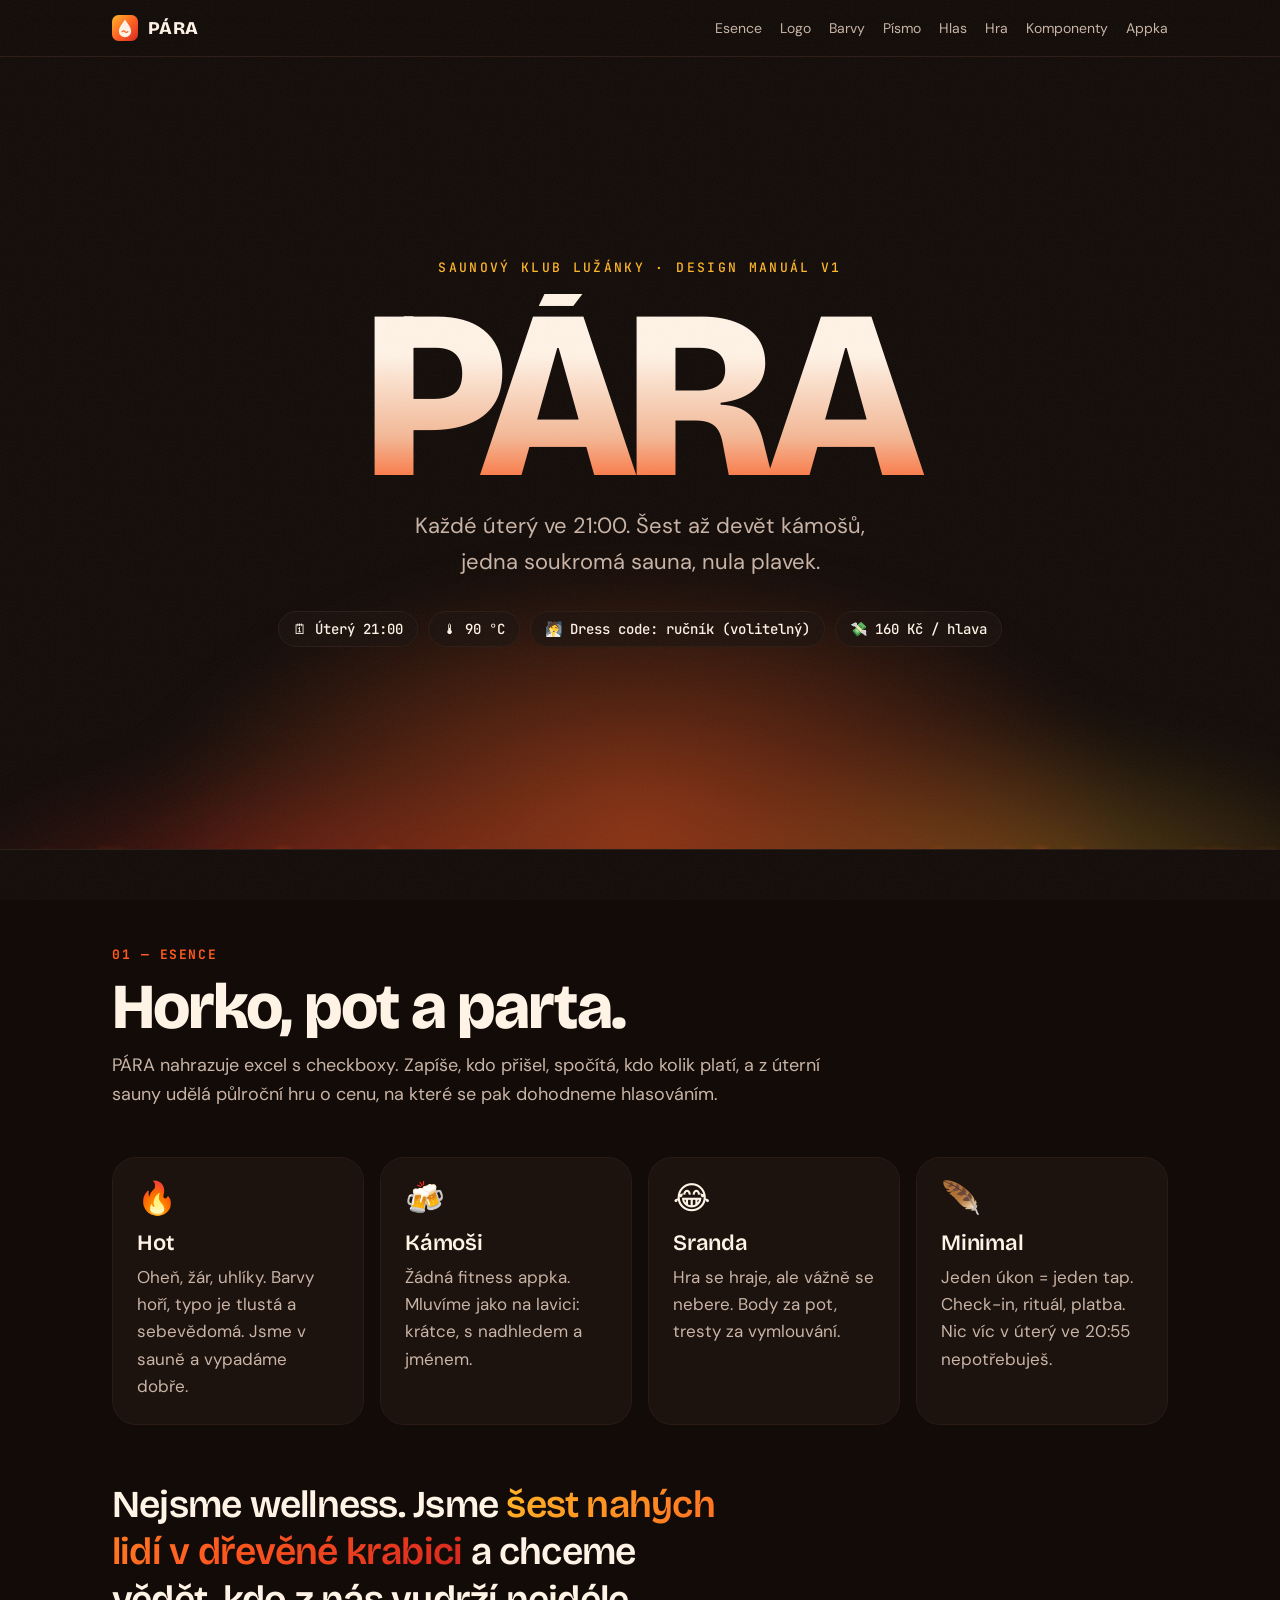
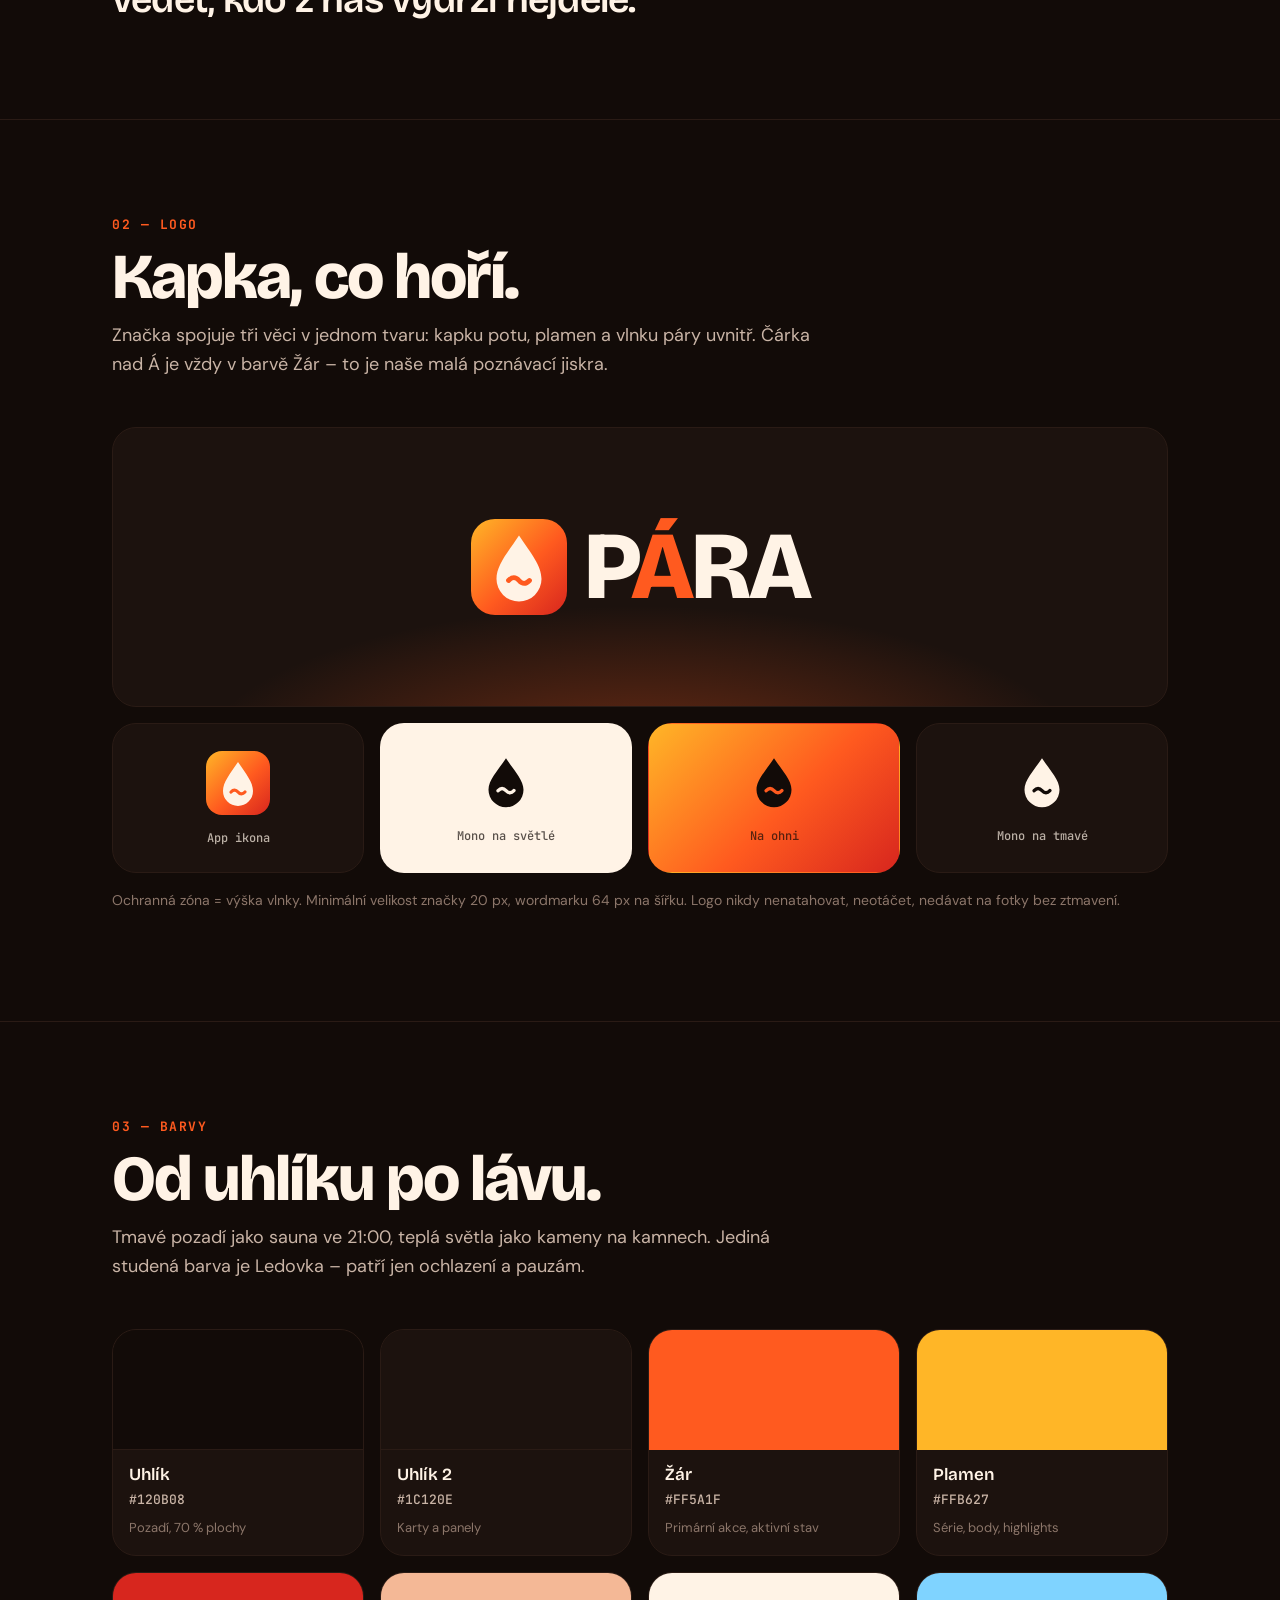
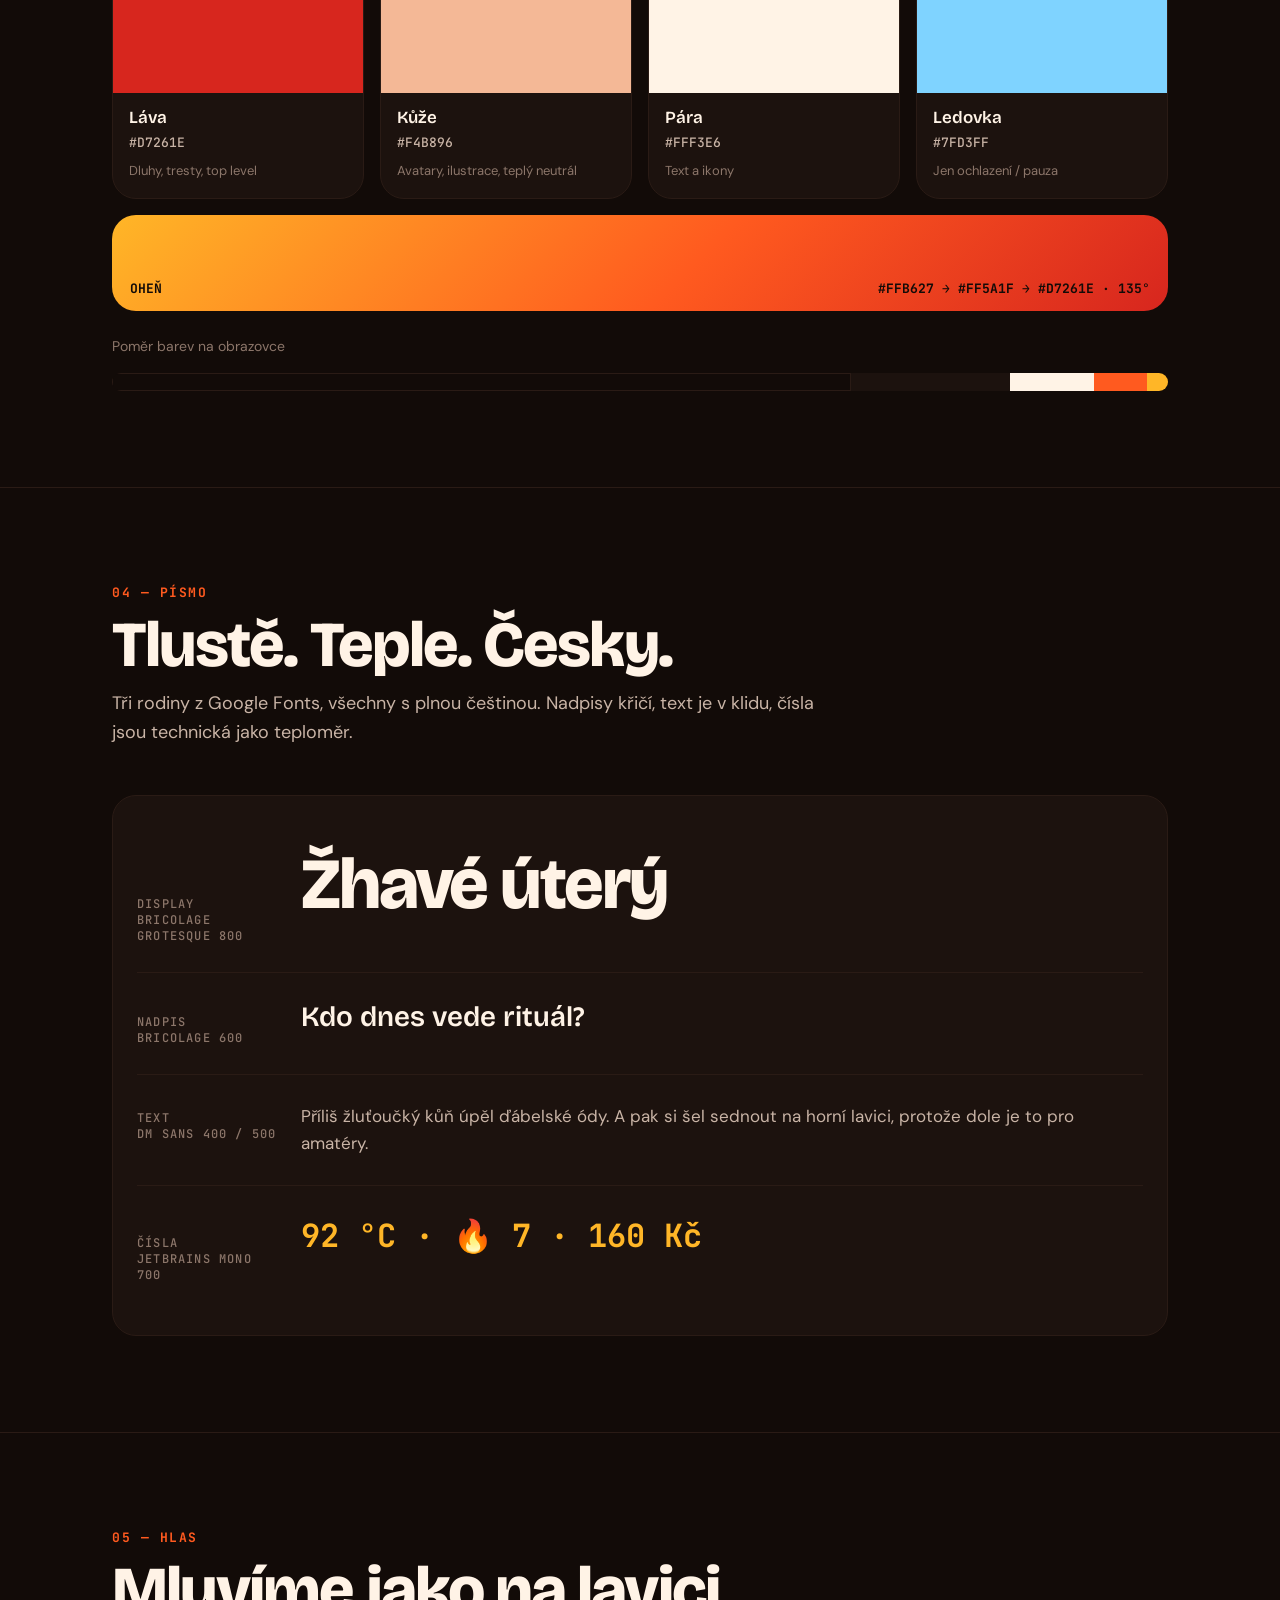
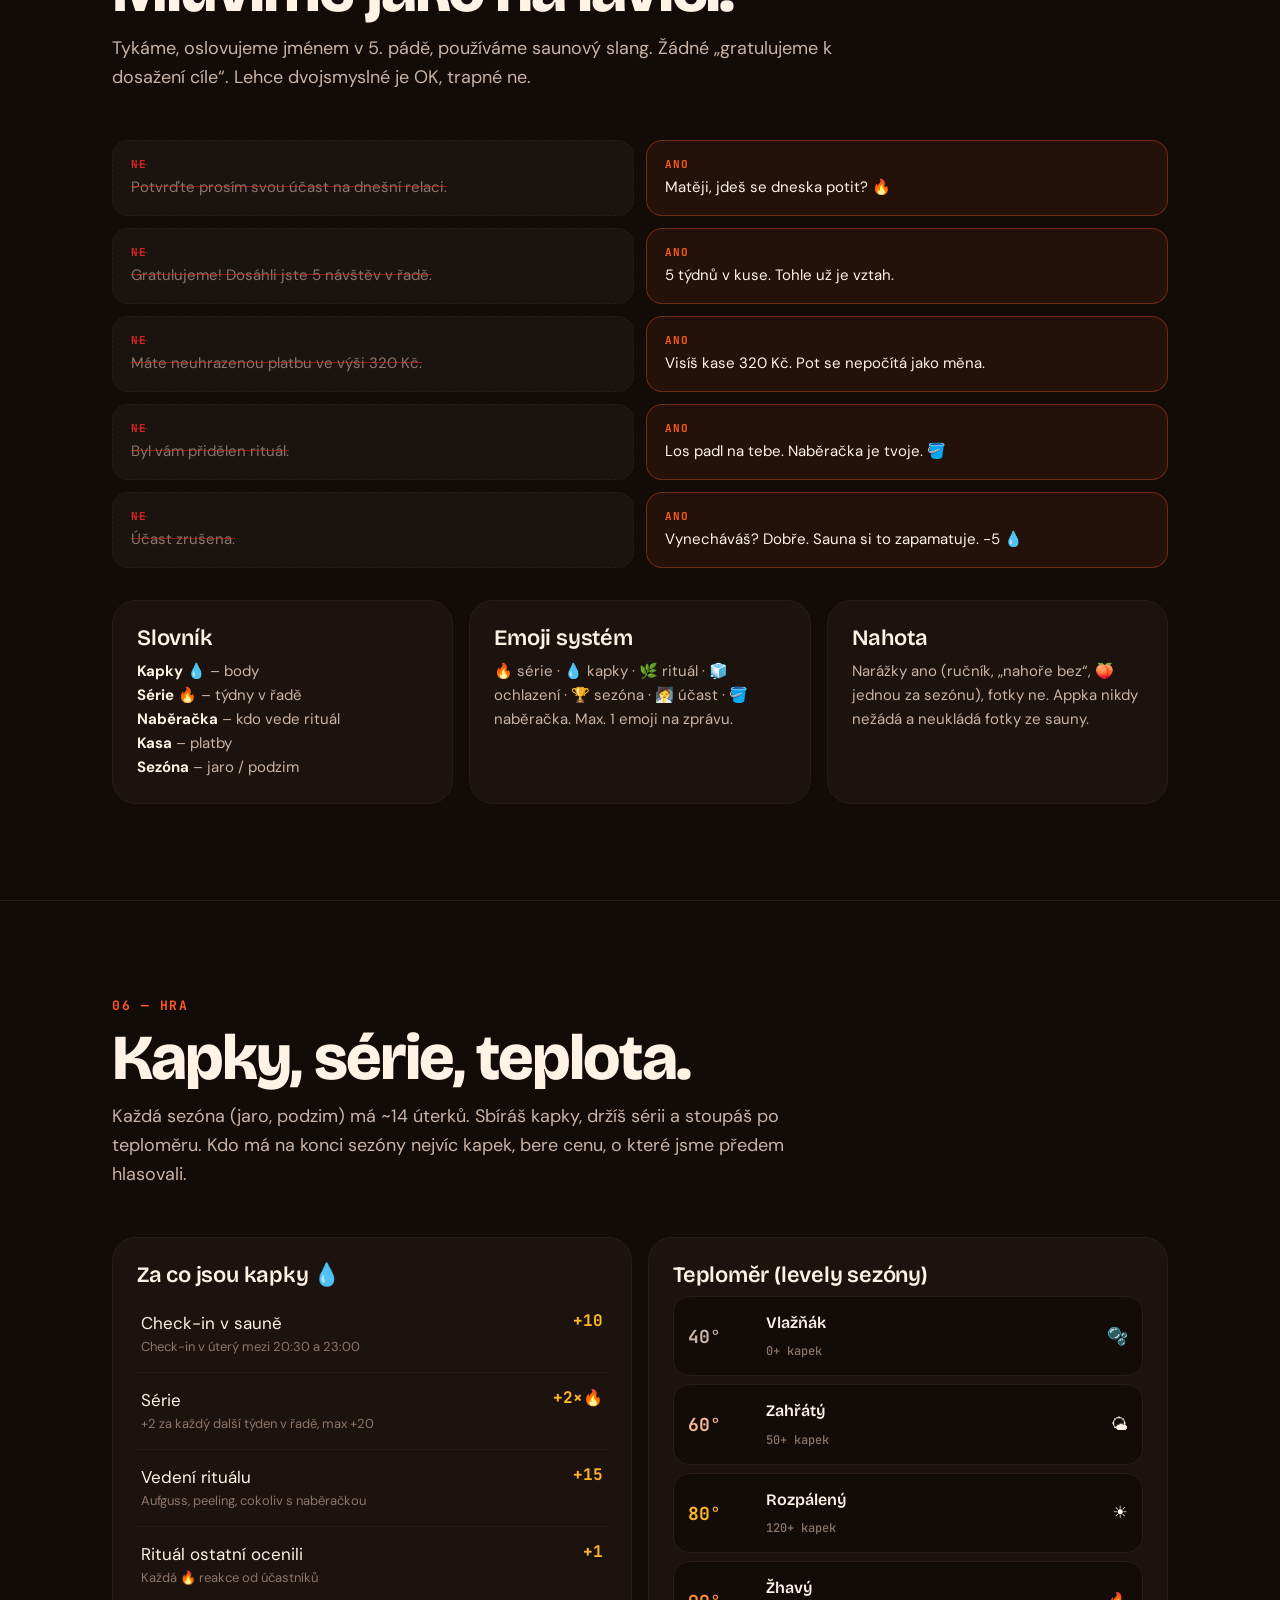
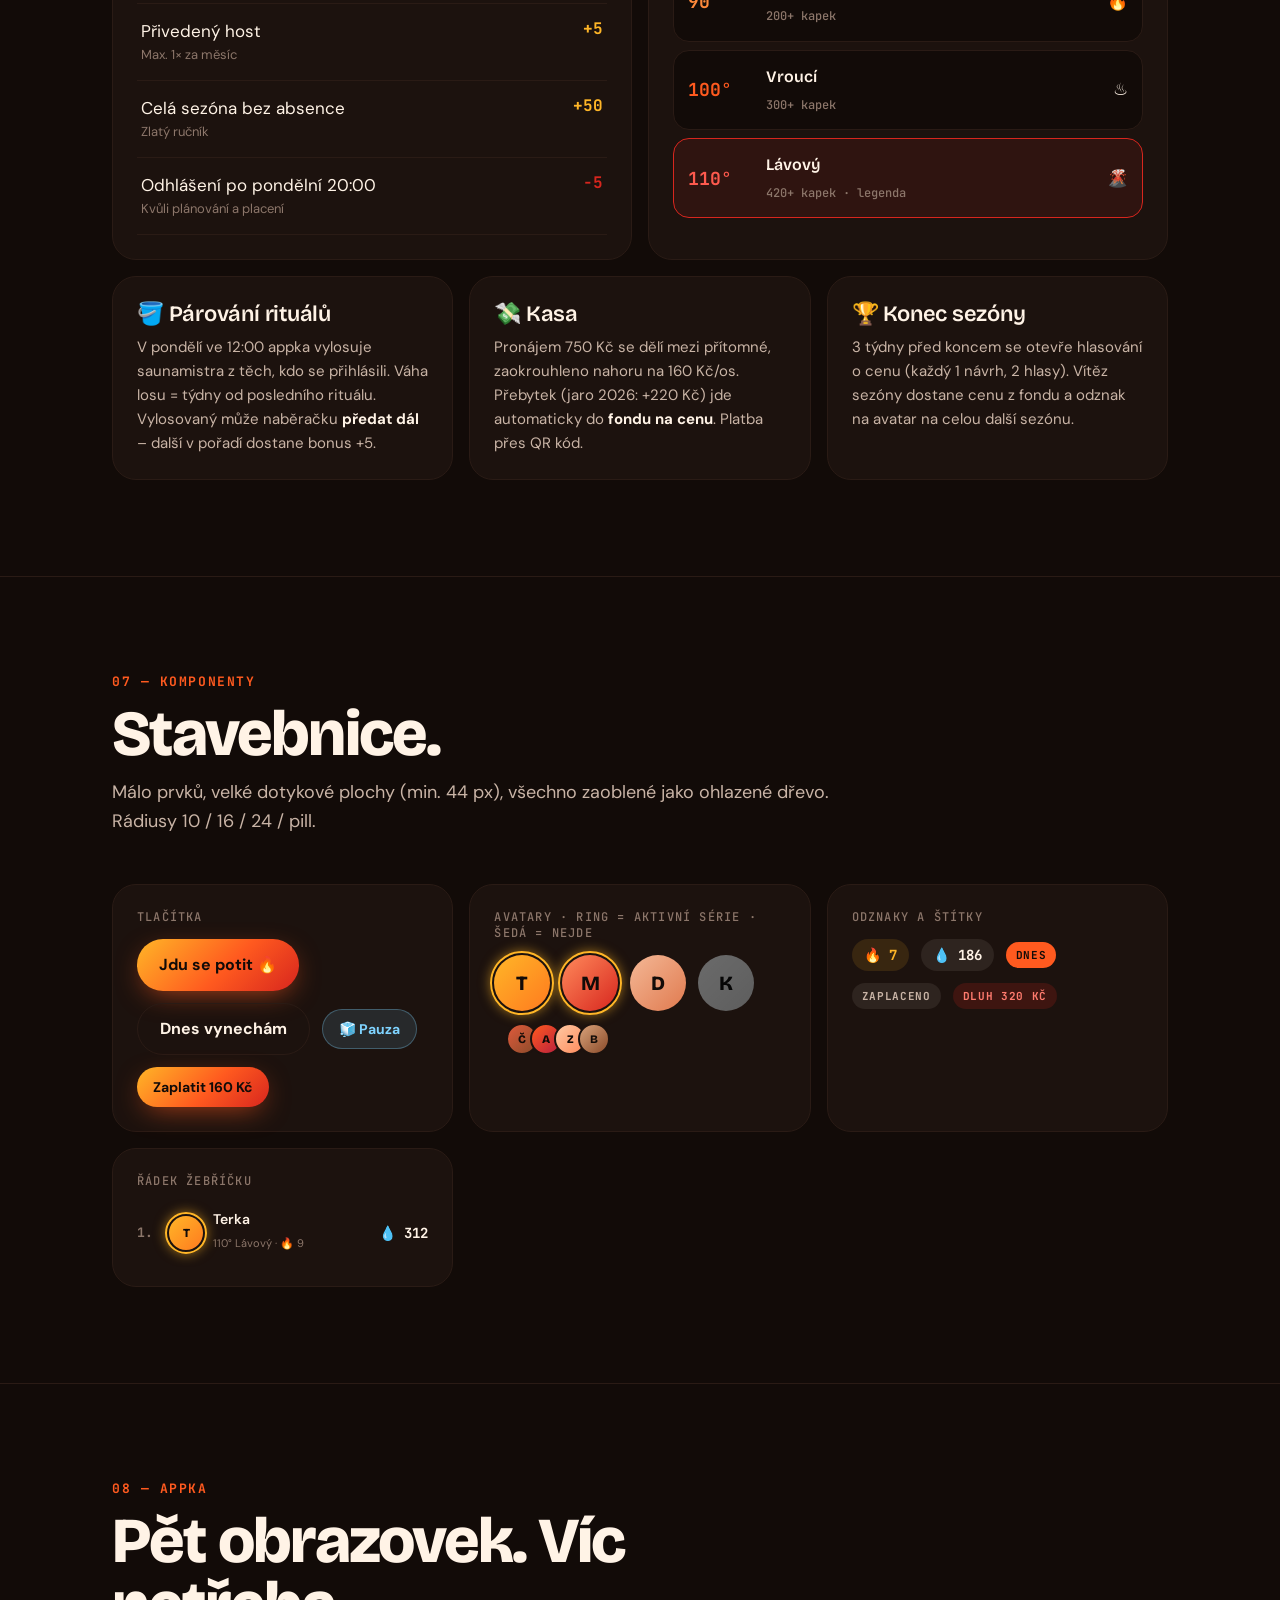
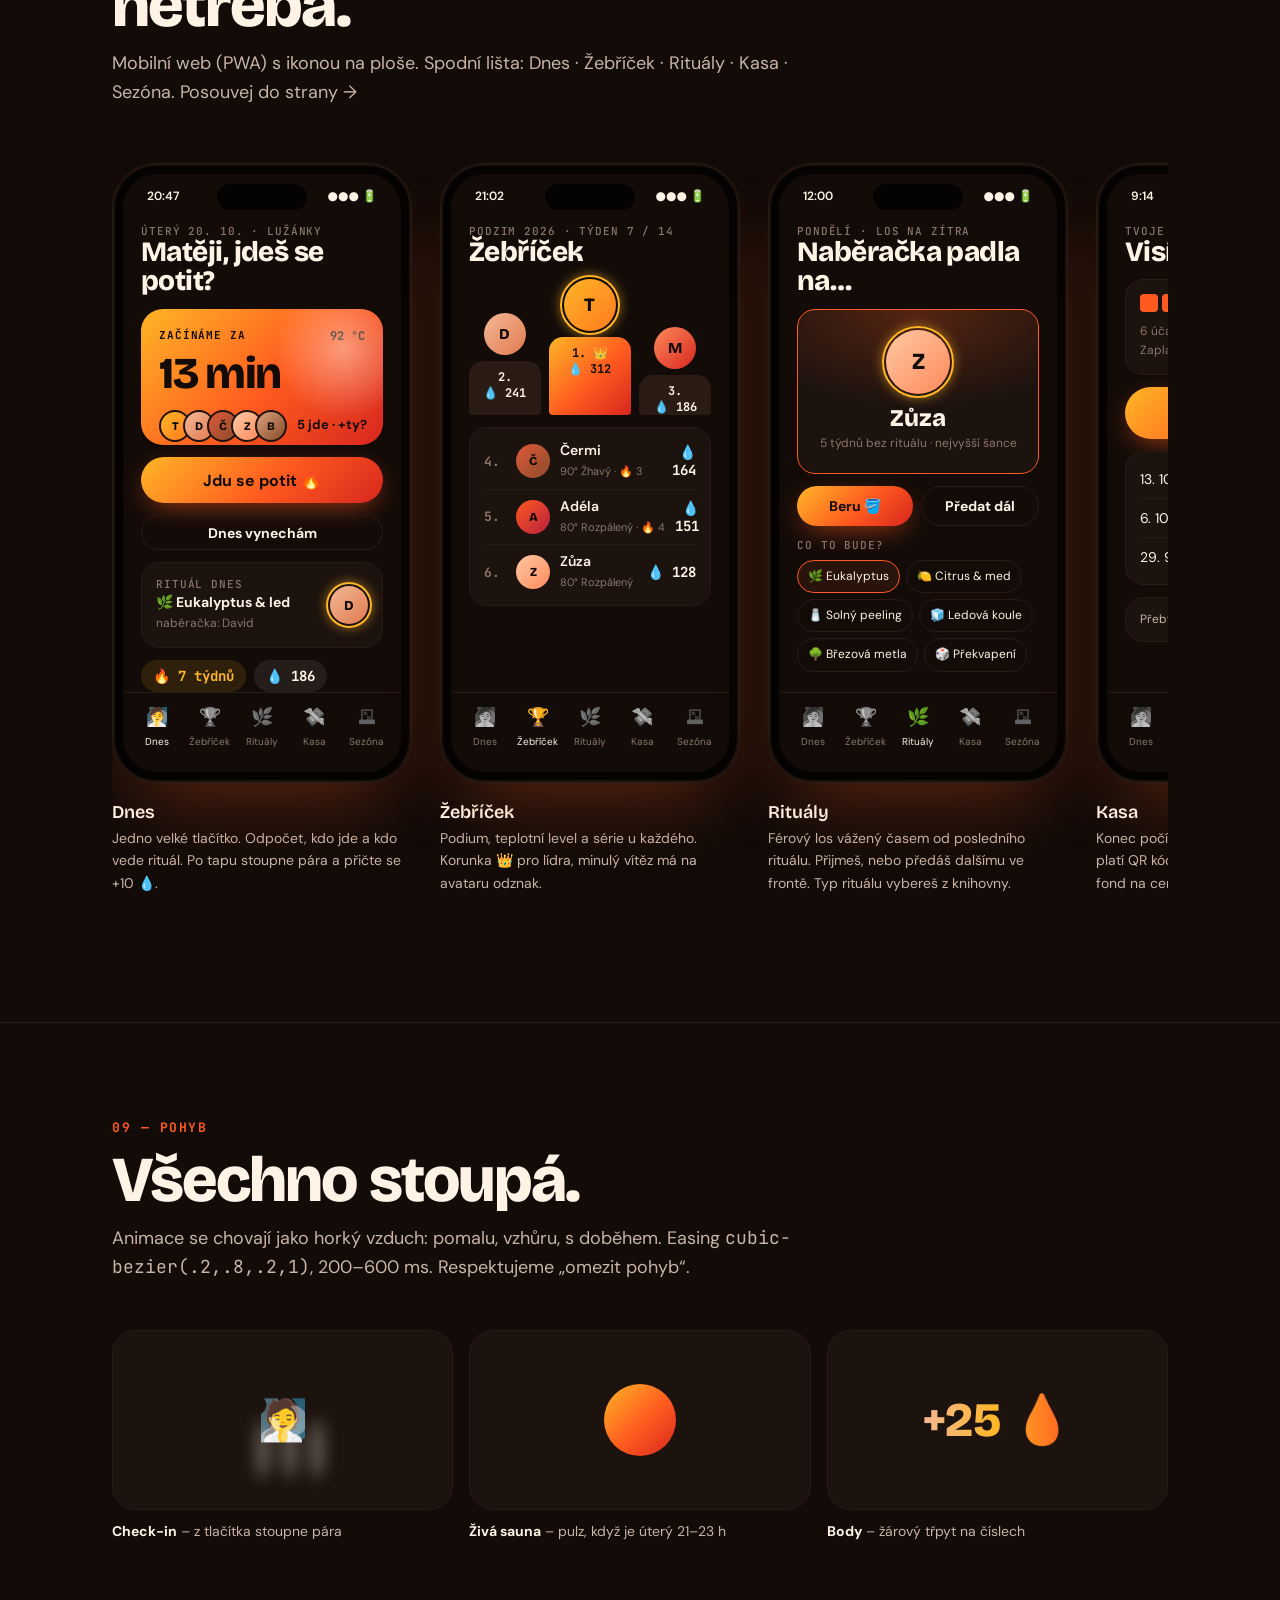
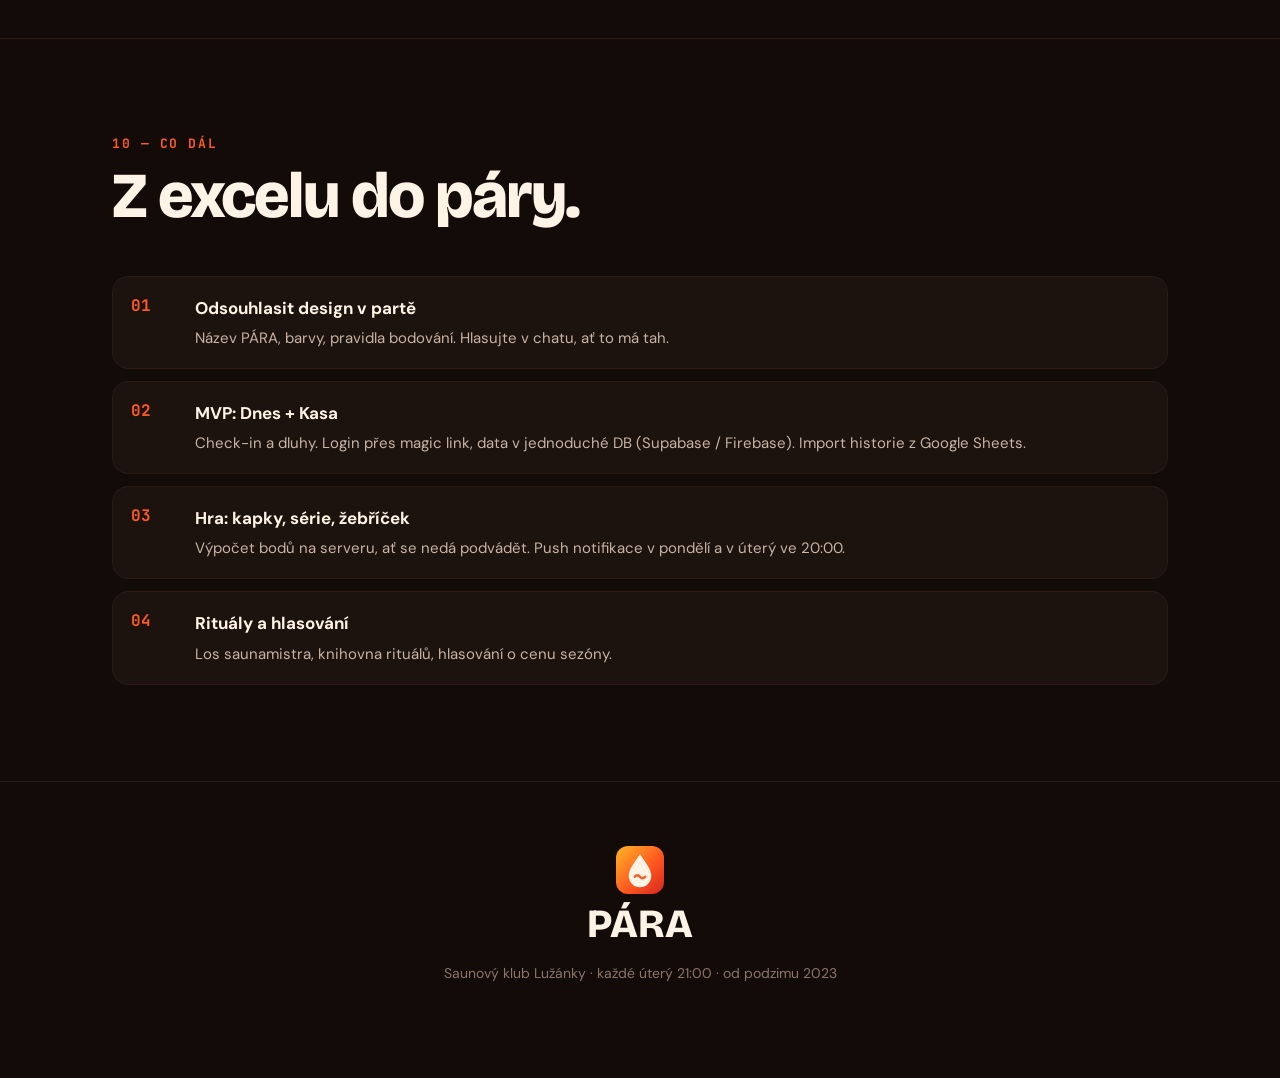
==== design/index.html @ 3b6edb10 "Add PÁRA sauna club design manual at /design Co-Authored-By: Claude Opus 5.5 <noreply@anthropic.com>" ====
<!doctype html>
<html lang="cs">
<head>
  <meta charset="utf-8">
  <meta name="viewport" content="width=device-width, initial-scale=1">
  <title>PÁRA · Design manuál</title>
  <meta name="description" content="Design manuál a návrh appky PÁRA – saunového klubu z Lužánek. Úterý, 21:00, bez plavek.">
  <meta name="theme-color" content="#120B08">
  <link rel="preconnect" href="https://fonts.googleapis.com">
  <link rel="preconnect" href="https://fonts.gstatic.com" crossorigin>
  <link href="https://fonts.googleapis.com/css2?family=Bricolage+Grotesque:opsz,wght@12..96,400;12..96,600;12..96,800&family=DM+Sans:opsz,wght@9..40,400;9..40,500;9..40,700&family=JetBrains+Mono:wght@500;700&display=swap" rel="stylesheet">
  <link rel="icon" href="data:image/svg+xml,%3Csvg xmlns='http://www.w3.org/2000/svg' viewBox='0 0 64 64'%3E%3Cdefs%3E%3ClinearGradient id='g' x1='0' y1='0' x2='1' y2='1'%3E%3Cstop offset='0' stop-color='%23FFB627'/%3E%3Cstop offset='.55' stop-color='%23FF5A1F'/%3E%3Cstop offset='1' stop-color='%23D7261E'/%3E%3C/linearGradient%3E%3C/defs%3E%3Crect width='64' height='64' rx='16' fill='url(%23g)'/%3E%3Cpath d='M32 11C24 23 17 31 17 40a15 15 0 0 0 30 0c0-9-7-17-15-29z' fill='%23FFF3E6'/%3E%3C/svg%3E">
  <style>
    :root {
      /* Barvy – brand */
      --uhlik: #120B08;        /* pozadí, noc v sauně */
      --uhlik-2: #1C120E;      /* karty */
      --uhlik-3: #2A1B15;      /* okraje, vstupy */
      --cedr: #8A4B2A;         /* dřevo lavic */
      --zhar: #FF5A1F;         /* primární akce */
      --plamen: #FFB627;       /* zvýraznění, série */
      --lava: #D7261E;         /* varování, top level */
      --kuze: #F4B896;         /* teplý neutrál */
      --para: #FFF3E6;         /* text, pára */
      --para-dim: #C9B4A6;     /* sekundární text */
      --para-mute: #8C766A;    /* terciární text */
      --ledovka: #7FD3FF;      /* studená sprcha – jediná studená barva */
      --ohen: linear-gradient(135deg, #FFB627 0%, #FF5A1F 55%, #D7261E 100%);

      --r-sm: 10px;
      --r-md: 16px;
      --r-lg: 24px;
      --r-pill: 999px;

      --f-display: "Bricolage Grotesque", system-ui, sans-serif;
      --f-body: "DM Sans", system-ui, sans-serif;
      --f-mono: "JetBrains Mono", ui-monospace, monospace;
      color-scheme: dark;
    }

    * { box-sizing: border-box; }
    html { scroll-behavior: smooth; }
    body {
      margin: 0;
      background: var(--uhlik);
      color: var(--para);
      font: 400 17px/1.6 var(--f-body);
      -webkit-font-smoothing: antialiased;
      overflow-x: hidden;
    }
    a { color: var(--plamen); }
    ::selection { background: var(--zhar); color: var(--uhlik); }

    /* zrnitost – jako pára na skle */
    body::before {
      content: ""; position: fixed; inset: 0; pointer-events: none; z-index: 100; opacity: .06;
      background-image: url("data:image/svg+xml,%3Csvg xmlns='http://www.w3.org/2000/svg' width='160' height='160'%3E%3Cfilter id='n'%3E%3CfeTurbulence type='fractalNoise' baseFrequency='.9' numOctaves='2' stitchTiles='stitch'/%3E%3C/filter%3E%3Crect width='100%25' height='100%25' filter='url(%23n)'/%3E%3C/svg%3E");
    }

    .wrap { max-width: 1120px; margin: 0 auto; padding: 0 16px; }
    @media (min-width: 720px) { .wrap { padding: 0 32px; } }

    /* ---------- Navigace ---------- */
    .top {
      position: sticky; top: 0; z-index: 50;
      background: color-mix(in srgb, var(--uhlik) 82%, transparent);
      backdrop-filter: blur(14px); -webkit-backdrop-filter: blur(14px);
      border-bottom: 1px solid var(--uhlik-3);
    }
    .top .wrap { display: flex; align-items: center; gap: 20px; height: 56px; }
    .top .brand { display: flex; align-items: center; gap: 10px; font: 800 18px var(--f-display); letter-spacing: .02em; color: var(--para); text-decoration: none; }
    .top nav { display: flex; gap: 18px; margin-left: auto; overflow-x: auto; scrollbar-width: none; }
    .top nav::-webkit-scrollbar { display: none; }
    .top nav a { color: var(--para-dim); text-decoration: none; font-size: 14px; white-space: nowrap; }
    .top nav a:hover { color: var(--para); }
    @media (max-width: 640px) { .top nav { display: none; } }

    /* ---------- Hero ---------- */
    .hero { position: relative; min-height: 88vh; display: grid; place-items: center; text-align: center; overflow: hidden; isolation: isolate; }
    .hero::before {
      content: ""; position: absolute; inset: -20%; z-index: -2;
      background:
        radial-gradient(40% 35% at 50% 85%, rgba(255,90,31,.55), transparent 70%),
        radial-gradient(30% 25% at 30% 95%, rgba(215,38,30,.5), transparent 70%),
        radial-gradient(30% 25% at 72% 92%, rgba(255,182,39,.35), transparent 70%);
      filter: blur(30px);
      animation: dych 7s ease-in-out infinite alternate;
    }
    @keyframes dych { from { transform: scale(1) translateY(0); opacity: .85; } to { transform: scale(1.08) translateY(-2%); opacity: 1; } }
    .embers { position: absolute; inset: 0; z-index: -1; pointer-events: none; }
    .embers span {
      position: absolute; bottom: -10px; width: 4px; height: 4px; border-radius: 50%;
      background: var(--plamen); box-shadow: 0 0 10px 2px var(--zhar);
      animation: jiskra linear infinite;
    }
    @keyframes jiskra {
      0% { transform: translate(0, 0); opacity: 0; }
      10% { opacity: 1; }
      100% { transform: translate(var(--dx, 20px), -90vh); opacity: 0; }
    }
    .hero .eyebrow { font: 500 13px var(--f-mono); letter-spacing: .18em; text-transform: uppercase; color: var(--plamen); }
    .hero h1 {
      margin: 18px 0 10px; font: 800 clamp(88px, 22vw, 240px)/.85 var(--f-display); letter-spacing: -.04em;
      background: linear-gradient(180deg, var(--para) 30%, var(--kuze) 70%, var(--zhar) 100%);
      -webkit-background-clip: text; background-clip: text; color: transparent;
    }
    .hero p.lead { max-width: 34ch; margin: 0 auto; font-size: clamp(18px, 2.4vw, 22px); color: var(--para-dim); }
    .hero .facts { display: flex; flex-wrap: wrap; justify-content: center; gap: 10px; margin-top: 32px; }
    .chip { display: inline-flex; align-items: center; gap: 8px; padding: 8px 14px; border-radius: var(--r-pill); border: 1px solid var(--uhlik-3); background: rgba(28,18,14,.7); font: 500 14px var(--f-mono); color: var(--para); }

    /* ---------- Sekce ---------- */
    section.s { padding: 96px 0; border-top: 1px solid var(--uhlik-3); }
    .s-head { display: grid; gap: 12px; margin-bottom: 48px; max-width: 720px; }
    .s-num { font: 700 13px var(--f-mono); color: var(--zhar); letter-spacing: .12em; }
    .s-head h2 { margin: 0; font: 800 clamp(36px, 6vw, 64px)/1 var(--f-display); letter-spacing: -.03em; }
    .s-head p { margin: 0; color: var(--para-dim); font-size: 18px; }
    h3 { font: 600 22px/1.2 var(--f-display); margin: 0 0 8px; letter-spacing: -.01em; }
    .muted { color: var(--para-dim); }
    .mute { color: var(--para-mute); }
    .mono { font-family: var(--f-mono); }

    .grid { display: grid; gap: 16px; }
    .g2 { grid-template-columns: repeat(auto-fit, minmax(min(100%, 320px), 1fr)); }
    .g3 { grid-template-columns: repeat(auto-fit, minmax(min(100%, 260px), 1fr)); }
    .g4 { grid-template-columns: repeat(auto-fit, minmax(min(100%, 200px), 1fr)); }
    .card { background: var(--uhlik-2); border: 1px solid var(--uhlik-3); border-radius: var(--r-lg); padding: 24px; }

    /* ---------- 01 Esence ---------- */
    .pillars .card { position: relative; overflow: hidden; }
    .pillars .ico { font-size: 32px; line-height: 1; margin-bottom: 16px; display: block; }
    .pillars p { margin: 0; color: var(--para-dim); }
    .manifest { font: 600 clamp(24px, 3.6vw, 38px)/1.25 var(--f-display); letter-spacing: -.02em; max-width: 26ch; margin: 56px 0 0; }
    .manifest em { font-style: normal; background: var(--ohen); -webkit-background-clip: text; background-clip: text; color: transparent; }

    /* ---------- 02 Logo ---------- */
    .logo-stage { display: grid; place-items: center; min-height: 280px; border-radius: var(--r-lg); background: radial-gradient(60% 80% at 50% 120%, rgba(255,90,31,.35), transparent 70%), var(--uhlik-2); border: 1px solid var(--uhlik-3); }
    .wordmark { display: flex; align-items: center; gap: 18px; }
    .wordmark .wm { font: 800 clamp(56px, 10vw, 96px)/1 var(--f-display); letter-spacing: -.03em; }
    .wm .acc { color: var(--zhar); }
    .logo-vars { margin-top: 16px; }
    .logo-vars .card { display: grid; place-items: center; min-height: 150px; gap: 10px; text-align: center; }
    .logo-vars .light { background: var(--para); color: var(--uhlik); border-color: transparent; }
    .logo-vars .fire { background: var(--ohen); color: var(--uhlik); border-color: transparent; }
    .logo-vars small { font: 500 12px var(--f-mono); opacity: .7; }

    /* ---------- 03 Barvy ---------- */
    .swatch { border-radius: var(--r-lg); overflow: hidden; border: 1px solid var(--uhlik-3); background: var(--uhlik-2); }
    .swatch .c { height: 120px; }
    .swatch .m { padding: 14px 16px 16px; }
    .swatch b { display: block; font: 600 17px var(--f-display); }
    .swatch .hex { font: 500 13px var(--f-mono); color: var(--para-dim); }
    .swatch .use { margin-top: 6px; font-size: 13px; color: var(--para-mute); }
    .gradient-bar { height: 96px; border-radius: var(--r-lg); background: var(--ohen); margin-top: 16px; display: flex; align-items: flex-end; justify-content: space-between; padding: 14px 18px; color: var(--uhlik); font: 700 13px var(--f-mono); }
    .ratio { display: flex; height: 18px; border-radius: var(--r-pill); overflow: hidden; margin-top: 16px; }
    .ratio div { height: 100%; }

    /* ---------- 04 Typo ---------- */
    .type-row { display: grid; grid-template-columns: 140px 1fr; gap: 24px; padding: 28px 0; border-bottom: 1px solid var(--uhlik-3); align-items: baseline; }
    .type-row:last-child { border-bottom: 0; }
    .type-row .lbl { font: 500 12px var(--f-mono); color: var(--para-mute); text-transform: uppercase; letter-spacing: .1em; }
    @media (max-width: 640px) { .type-row { grid-template-columns: 1fr; gap: 8px; } }

    /* ---------- 05 Hlas ---------- */
    .voice { display: grid; gap: 12px; }
    .say { display: grid; grid-template-columns: 1fr 1fr; gap: 12px; }
    .say > div { padding: 16px 18px; border-radius: var(--r-md); font-size: 15px; }
    .say .no { background: rgba(140,118,106,.08); border: 1px dashed var(--uhlik-3); color: var(--para-mute); text-decoration: line-through; text-decoration-color: rgba(215,38,30,.6); }
    .say .yes { background: rgba(255,90,31,.08); border: 1px solid rgba(255,90,31,.35); }
    .say small { display: block; font: 700 11px var(--f-mono); letter-spacing: .1em; margin-bottom: 4px; text-decoration: none; }
    .say .no small { color: var(--lava); }
    .say .yes small { color: var(--zhar); }
    @media (max-width: 640px) { .say { grid-template-columns: 1fr; } }

    /* ---------- 06 Hra ---------- */
    .rules { width: 100%; border-collapse: collapse; }
    .rules td { padding: 14px 4px; border-bottom: 1px solid var(--uhlik-3); vertical-align: top; }
    .rules td:last-child { text-align: right; font: 700 16px var(--f-mono); color: var(--plamen); white-space: nowrap; }
    .rules td.neg { color: var(--lava) !important; }
    .rules small { display: block; color: var(--para-mute); font-size: 13px; }
    .thermo { display: grid; gap: 8px; }
    .lvl { display: grid; grid-template-columns: 64px 1fr auto; gap: 14px; align-items: center; padding: 12px 14px; border-radius: var(--r-md); background: var(--uhlik); border: 1px solid var(--uhlik-3); }
    .lvl .t { font: 700 18px var(--f-mono); }
    .lvl b { font: 600 16px var(--f-display); }
    .lvl small { color: var(--para-mute); font: 500 12px var(--f-mono); }

    /* ---------- 07 Komponenty ---------- */
    .btn { display: inline-flex; align-items: center; justify-content: center; gap: 8px; height: 52px; padding: 0 22px; border-radius: var(--r-pill); border: 0; font: 700 16px var(--f-body); cursor: pointer; transition: transform .15s, box-shadow .2s; }
    .btn:active { transform: scale(.97); }
    .btn-fire { background: var(--ohen); color: var(--uhlik); box-shadow: 0 8px 28px -8px rgba(255,90,31,.7); }
    .btn-fire:hover { box-shadow: 0 10px 36px -6px rgba(255,90,31,.9); }
    .btn-ghost { background: transparent; color: var(--para); border: 1px solid var(--uhlik-3); }
    .btn-ice { background: rgba(127,211,255,.12); color: var(--ledovka); border: 1px solid rgba(127,211,255,.3); }
    .btn-sm { height: 40px; padding: 0 16px; font-size: 14px; }
    .comp-stage { display: flex; flex-wrap: wrap; gap: 12px; align-items: center; }
    .comp-label { font: 500 12px var(--f-mono); color: var(--para-mute); margin: 0 0 14px; text-transform: uppercase; letter-spacing: .1em; }

    .ava { --s: 44px; position: relative; width: var(--s); height: var(--s); border-radius: 50%; display: grid; place-items: center; font: 800 calc(var(--s) * .36) var(--f-display); color: var(--uhlik); flex: none; }
    .ava.ring::after { content: ""; position: absolute; inset: -4px; border-radius: 50%; border: 2px solid var(--plamen); box-shadow: 0 0 12px rgba(255,182,39,.55); }
    .ava.off { filter: grayscale(1) brightness(.5); }
    .a1 { background: linear-gradient(135deg,#FFB627,#FF7A1F); }
    .a2 { background: linear-gradient(135deg,#FF8A5B,#D7261E); }
    .a3 { background: linear-gradient(135deg,#F4B896,#E07A4F); }
    .a4 { background: linear-gradient(135deg,#FFD27A,#FFB627); }
    .a5 { background: linear-gradient(135deg,#E05A3B,#8A4B2A); }
    .a6 { background: linear-gradient(135deg,#FF5A1F,#B81E3E); }
    .a7 { background: linear-gradient(135deg,#FFC9A3,#FF8A5B); }
    .a8 { background: linear-gradient(135deg,#D9A27A,#8A4B2A); }
    .a9 { background: linear-gradient(135deg,#FFE0B0,#F4B896); }

    .streak { display: inline-flex; align-items: center; gap: 6px; height: 32px; padding: 0 12px; border-radius: var(--r-pill); background: rgba(255,182,39,.12); color: var(--plamen); font: 700 14px var(--f-mono); }
    .drops { display: inline-flex; align-items: center; gap: 6px; height: 32px; padding: 0 12px; border-radius: var(--r-pill); background: rgba(255,243,230,.08); font: 700 14px var(--f-mono); }
    .tag { display: inline-flex; align-items: center; height: 26px; padding: 0 10px; border-radius: var(--r-pill); font: 700 11px var(--f-mono); letter-spacing: .06em; text-transform: uppercase; }
    .tag-hot { background: var(--zhar); color: var(--uhlik); }
    .tag-paid { background: rgba(255,243,230,.08); color: var(--para-dim); }
    .tag-due { background: rgba(215,38,30,.18); color: #FF7B6E; }

    /* ---------- Telefony ---------- */
    .phones { display: flex; gap: 28px; overflow-x: auto; padding: 8px 4px 32px; scroll-snap-type: x mandatory; scrollbar-width: thin; scrollbar-color: var(--uhlik-3) transparent; }
    .phone-col { flex: none; width: 300px; scroll-snap-align: start; }
    .phone-col h4 { margin: 18px 0 4px; font: 600 18px var(--f-display); }
    .phone-col p { margin: 0; color: var(--para-dim); font-size: 14px; }
    .phone {
      position: relative; width: 300px; height: 620px; border-radius: 44px; padding: 10px;
      background: #050302; border: 1px solid #2c1d16;
      box-shadow: 0 40px 80px -30px rgba(255,90,31,.35), inset 0 0 0 2px #1a110d;
    }
    .screen { position: relative; height: 100%; border-radius: 34px; overflow: hidden; background: var(--uhlik); display: flex; flex-direction: column; font-size: 14px; }
    .notch { position: absolute; top: 10px; left: 50%; transform: translateX(-50%); width: 90px; height: 26px; border-radius: 20px; background: #050302; z-index: 5; }
    .status { display: flex; justify-content: space-between; padding: 14px 24px 0; font: 600 12px var(--f-body); height: 44px; }
    .sc { flex: 1; overflow: hidden; padding: 6px 18px 0; display: flex; flex-direction: column; gap: 12px; }
    .sc h5 { margin: 0; font: 800 28px/1.05 var(--f-display); letter-spacing: -.02em; }
    .sc .sub { font: 500 11px var(--f-mono); color: var(--para-mute); letter-spacing: .08em; text-transform: uppercase; }
    .tabbar { display: grid; grid-template-columns: repeat(5, 1fr); padding: 10px 8px 22px; border-top: 1px solid var(--uhlik-3); background: var(--uhlik); }
    .tabbar div { display: grid; place-items: center; gap: 2px; font-size: 10px; color: var(--para-mute); }
    .tabbar div i { font-style: normal; font-size: 18px; filter: grayscale(1) brightness(.8); }
    .tabbar div.on { color: var(--para); }
    .tabbar div.on i { filter: none; }
    .mini { background: var(--uhlik-2); border: 1px solid var(--uhlik-3); border-radius: 18px; padding: 14px; }
    .heat {
      position: relative; border-radius: 22px; padding: 18px; overflow: hidden; color: var(--uhlik);
      background: var(--ohen);
    }
    .heat::after { content: ""; position: absolute; right: -30px; top: -30px; width: 140px; height: 140px; border-radius: 50%; background: radial-gradient(circle, rgba(255,243,230,.45), transparent 70%); }
    .heat .big { font: 800 44px/1 var(--f-display); letter-spacing: -.03em; }
    .row { display: flex; align-items: center; gap: 10px; }
    .between { justify-content: space-between; }
    .stack { display: flex; }
    .stack .ava { --s: 32px; margin-left: -8px; border: 2px solid var(--uhlik-2); }
    .stack .ava:first-child { margin-left: 0; }
    .lb-row { display: grid; grid-template-columns: 22px 34px 1fr auto; gap: 10px; align-items: center; padding: 7px 0; border-bottom: 1px solid var(--uhlik-3); }
    .lb-row:last-child { border-bottom: 0; }
    .lb-row .ava { --s: 34px; }
    .lb-row .pos { font: 700 13px var(--f-mono); color: var(--para-mute); }
    .lb-row b { display: block; font: 600 14px var(--f-body); }
    .lb-row small { font-size: 11px; color: var(--para-mute); white-space: nowrap; }
    .lb-row .pts { font: 700 14px var(--f-mono); text-align: right; }
    .podium { display: grid; grid-template-columns: 1fr 1.15fr 1fr; align-items: end; gap: 8px; text-align: center; }
    .podium .ava { margin: 0 auto 6px; }
    .podium .p { border-radius: 14px 14px 4px 4px; padding: 8px 4px; font: 700 12px var(--f-mono); }
    .pbar { height: 8px; border-radius: 99px; background: var(--uhlik-3); overflow: hidden; }
    .pbar > div { height: 100%; border-radius: 99px; background: var(--ohen); }
    .weeks { display: grid; grid-template-columns: repeat(10, 1fr); gap: 4px; }
    .weeks span { aspect-ratio: 1; border-radius: 4px; background: var(--uhlik-3); }
    .weeks span.y { background: var(--zhar); }
    .weeks span.r { background: var(--plamen); box-shadow: 0 0 8px rgba(255,182,39,.6); }
    .ritual-chip { display: inline-flex; align-items: center; gap: 6px; padding: 6px 10px; border-radius: 99px; border: 1px solid var(--uhlik-3); font-size: 12px; }
    .ritual-chip.on { border-color: var(--zhar); background: rgba(255,90,31,.1); }
    .vote { position: relative; padding: 10px 12px; border-radius: 14px; border: 1px solid var(--uhlik-3); overflow: hidden; }
    .vote .fill { position: absolute; inset: 0 auto 0 0; background: rgba(255,90,31,.14); }
    .vote.lead { border-color: var(--zhar); }
    .vote .in { position: relative; display: flex; justify-content: space-between; gap: 8px; font-size: 13px; }

    /* ---------- Pohyb ---------- */
    .motion-demo { height: 180px; border-radius: var(--r-lg); position: relative; overflow: hidden; background: var(--uhlik-2); border: 1px solid var(--uhlik-3); display: grid; place-items: center; }
    .steam { position: absolute; bottom: 30px; width: 14px; height: 60px; border-radius: 50%; background: rgba(255,243,230,.35); filter: blur(8px); animation: steam 3.2s ease-out infinite; }
    @keyframes steam { 0% { transform: translateY(20px) scaleX(1); opacity: 0; } 30% { opacity: .9; } 100% { transform: translateY(-90px) scaleX(2.4); opacity: 0; } }
    .pulse { width: 72px; height: 72px; border-radius: 50%; background: var(--ohen); animation: pulse 1.8s ease-in-out infinite; box-shadow: 0 0 0 0 rgba(255,90,31,.6); }
    @keyframes pulse { 0% { box-shadow: 0 0 0 0 rgba(255,90,31,.6); } 70% { box-shadow: 0 0 0 26px rgba(255,90,31,0); } 100% { box-shadow: 0 0 0 0 rgba(255,90,31,0); } }
    .shimmer { font: 800 48px var(--f-display); background: linear-gradient(90deg, var(--kuze), var(--plamen), var(--zhar), var(--plamen), var(--kuze)); background-size: 200% 100%; -webkit-background-clip: text; background-clip: text; color: transparent; animation: sh 3s linear infinite; }
    @keyframes sh { to { background-position: -200% 0; } }

    /* ---------- Roadmap ---------- */
    .steps { counter-reset: st; display: grid; gap: 12px; }
    .steps li { list-style: none; counter-increment: st; display: grid; grid-template-columns: 48px 1fr; gap: 16px; padding: 18px; border-radius: var(--r-md); background: var(--uhlik-2); border: 1px solid var(--uhlik-3); }
    .steps li::before { content: counter(st, decimal-leading-zero); font: 700 16px var(--f-mono); color: var(--zhar); }
    .steps p { margin: 4px 0 0; color: var(--para-dim); font-size: 15px; }
    .steps { padding: 0; margin: 0; }

    footer.end { padding: 64px 0 80px; border-top: 1px solid var(--uhlik-3); text-align: center; color: var(--para-mute); font-size: 14px; }
    footer.end .wm { font: 800 40px var(--f-display); color: var(--para); }

    @media (prefers-reduced-motion: reduce) {
      *, *::before, *::after { animation: none !important; transition: none !important; }
      .embers { display: none; }
    }
  </style>
</head>
<body>

<header class="top">
  <div class="wrap">
    <a class="brand" href="#"><svg width="26" height="26" viewBox="0 0 64 64" aria-hidden="true"><use href="#mark"/></svg>PÁRA</a>
    <nav>
      <a href="#esence">Esence</a>
      <a href="#logo">Logo</a>
      <a href="#barvy">Barvy</a>
      <a href="#typo">Písmo</a>
      <a href="#hlas">Hlas</a>
      <a href="#hra">Hra</a>
      <a href="#komponenty">Komponenty</a>
      <a href="#appka">Appka</a>
    </nav>
  </div>
</header>

<!-- SVG symboly -->
<svg width="0" height="0" style="position:absolute" aria-hidden="true">
  <defs>
    <linearGradient id="ohen" x1="0" y1="0" x2="1" y2="1">
      <stop offset="0" stop-color="#FFB627"/><stop offset=".55" stop-color="#FF5A1F"/><stop offset="1" stop-color="#D7261E"/>
    </linearGradient>
    <symbol id="mark" viewBox="0 0 64 64">
      <rect width="64" height="64" rx="16" fill="url(#ohen)"/>
      <path d="M32 11C24 23 17 31 17 40a15 15 0 0 0 30 0c0-9-7-17-15-29z" fill="#FFF3E6"/>
      <path d="M25 41c2.4-2.6 4.8-2.6 7 0s4.6 2.6 7 0" fill="none" stroke="#FF5A1F" stroke-width="3.2" stroke-linecap="round"/>
    </symbol>
    <symbol id="mark-mono" viewBox="0 0 64 64">
      <path d="M32 6C22 21 12 31 12 42a20 20 0 0 0 40 0C52 31 42 21 32 6z" fill="currentColor"/>
      <path d="M23 43c3-3.2 6-3.2 9 0s6 3.2 9 0" fill="none" stroke="var(--knock, #FFF3E6)" stroke-width="4" stroke-linecap="round"/>
    </symbol>
  </defs>
</svg>

<!-- ============ HERO ============ -->
<section class="hero">
  <div class="embers" id="embers"></div>
  <div class="wrap">
    <div class="eyebrow">Saunový klub Lužánky · Design manuál v1</div>
    <h1>PÁRA</h1>
    <p class="lead">Každé úterý ve 21:00. Šest až devět kámošů, jedna soukromá sauna, nula plavek.</p>
    <div class="facts">
      <span class="chip">🗓 Úterý 21:00</span>
      <span class="chip">🌡 90 °C</span>
      <span class="chip">🧖 Dress code: ručník (volitelný)</span>
      <span class="chip">💸 160 Kč / hlava</span>
    </div>
  </div>
</section>

<!-- ============ 01 ESENCE ============ -->
<section class="s" id="esence">
  <div class="wrap">
    <div class="s-head">
      <span class="s-num">01 — ESENCE</span>
      <h2>Horko, pot a parta.</h2>
      <p>PÁRA nahrazuje excel s checkboxy. Zapíše, kdo přišel, spočítá, kdo kolik platí, a z úterní sauny udělá půlroční hru o cenu, na které se pak dohodneme hlasováním.</p>
    </div>
    <div class="grid g4 pillars">
      <div class="card"><span class="ico">🔥</span><h3>Hot</h3><p>Oheň, žár, uhlíky. Barvy hoří, typo je tlustá a sebevědomá. Jsme v sauně a vypadáme dobře.</p></div>
      <div class="card"><span class="ico">🍻</span><h3>Kámoši</h3><p>Žádná fitness appka. Mluvíme jako na lavici: krátce, s nadhledem a jménem.</p></div>
      <div class="card"><span class="ico">😂</span><h3>Sranda</h3><p>Hra se hraje, ale vážně se nebere. Body za pot, tresty za vymlouvání.</p></div>
      <div class="card"><span class="ico">🪶</span><h3>Minimal</h3><p>Jeden úkon = jeden tap. Check-in, rituál, platba. Nic víc v úterý ve 20:55 nepotřebuješ.</p></div>
    </div>
    <p class="manifest">Nejsme wellness. Jsme <em>šest nahých lidí v dřevěné krabici</em> a chceme vědět, kdo z nás vydrží nejdéle.</p>
  </div>
</section>

<!-- ============ 02 LOGO ============ -->
<section class="s" id="logo">
  <div class="wrap">
    <div class="s-head">
      <span class="s-num">02 — LOGO</span>
      <h2>Kapka, co hoří.</h2>
      <p>Značka spojuje tři věci v jednom tvaru: kapku potu, plamen a vlnku páry uvnitř. Čárka nad Á je vždy v barvě Žár – to je naše malá poznávací jiskra.</p>
    </div>
    <div class="logo-stage">
      <div class="wordmark">
        <svg width="96" height="96" viewBox="0 0 64 64" aria-label="Značka PÁRA"><use href="#mark"/></svg>
        <span class="wm">P<span class="acc">Á</span>RA</span>
      </div>
    </div>
    <div class="grid g4 logo-vars">
      <div class="card"><svg width="64" height="64" viewBox="0 0 64 64"><use href="#mark"/></svg><small>App ikona</small></div>
      <div class="card light"><svg width="56" height="56" viewBox="0 0 64 64" style="color:#120B08;--knock:#FFF3E6"><use href="#mark-mono"/></svg><small>Mono na světlé</small></div>
      <div class="card fire"><svg width="56" height="56" viewBox="0 0 64 64" style="color:#120B08;--knock:#FF5A1F"><use href="#mark-mono"/></svg><small>Na ohni</small></div>
      <div class="card"><svg width="56" height="56" viewBox="0 0 64 64" style="color:#FFF3E6;--knock:#120B08"><use href="#mark-mono"/></svg><small>Mono na tmavé</small></div>
    </div>
    <p class="mute" style="margin-top:16px;font-size:14px">Ochranná zóna = výška vlnky. Minimální velikost značky 20 px, wordmarku 64 px na šířku. Logo nikdy nenatahovat, neotáčet, nedávat na fotky bez ztmavení.</p>
  </div>
</section>

<!-- ============ 03 BARVY ============ -->
<section class="s" id="barvy">
  <div class="wrap">
    <div class="s-head">
      <span class="s-num">03 — BARVY</span>
      <h2>Od uhlíku po lávu.</h2>
      <p>Tmavé pozadí jako sauna ve 21:00, teplá světla jako kameny na kamnech. Jediná studená barva je Ledovka – patří jen ochlazení a pauzám.</p>
    </div>
    <div class="grid g4">
      <div class="swatch"><div class="c" style="background:#120B08;border-bottom:1px solid var(--uhlik-3)"></div><div class="m"><b>Uhlík</b><span class="hex">#120B08</span><div class="use">Pozadí, 70 % plochy</div></div></div>
      <div class="swatch"><div class="c" style="background:#1C120E;border-bottom:1px solid var(--uhlik-3)"></div><div class="m"><b>Uhlík 2</b><span class="hex">#1C120E</span><div class="use">Karty a panely</div></div></div>
      <div class="swatch"><div class="c" style="background:#FF5A1F"></div><div class="m"><b>Žár</b><span class="hex">#FF5A1F</span><div class="use">Primární akce, aktivní stav</div></div></div>
      <div class="swatch"><div class="c" style="background:#FFB627"></div><div class="m"><b>Plamen</b><span class="hex">#FFB627</span><div class="use">Série, body, highlights</div></div></div>
      <div class="swatch"><div class="c" style="background:#D7261E"></div><div class="m"><b>Láva</b><span class="hex">#D7261E</span><div class="use">Dluhy, tresty, top level</div></div></div>
      <div class="swatch"><div class="c" style="background:#F4B896"></div><div class="m"><b>Kůže</b><span class="hex">#F4B896</span><div class="use">Avatary, ilustrace, teplý neutrál</div></div></div>
      <div class="swatch"><div class="c" style="background:#FFF3E6"></div><div class="m"><b>Pára</b><span class="hex">#FFF3E6</span><div class="use">Text a ikony</div></div></div>
      <div class="swatch"><div class="c" style="background:#7FD3FF"></div><div class="m"><b>Ledovka</b><span class="hex">#7FD3FF</span><div class="use">Jen ochlazení / pauza</div></div></div>
    </div>
    <div class="gradient-bar"><span>OHEŇ</span><span>#FFB627 → #FF5A1F → #D7261E · 135°</span></div>
    <p class="mute" style="margin:24px 0 0;font-size:14px">Poměr barev na obrazovce</p>
    <div class="ratio" aria-hidden="true">
      <div style="width:70%;background:#120B08;border:1px solid var(--uhlik-3)"></div>
      <div style="width:15%;background:#1C120E"></div>
      <div style="width:8%;background:#FFF3E6"></div>
      <div style="width:5%;background:#FF5A1F"></div>
      <div style="width:2%;background:#FFB627"></div>
    </div>
  </div>
</section>

<!-- ============ 04 TYPO ============ -->
<section class="s" id="typo">
  <div class="wrap">
    <div class="s-head">
      <span class="s-num">04 — PÍSMO</span>
      <h2>Tlustě. Teple. Česky.</h2>
      <p>Tři rodiny z Google Fonts, všechny s plnou češtinou. Nadpisy křičí, text je v klidu, čísla jsou technická jako teploměr.</p>
    </div>
    <div class="card">
      <div class="type-row"><span class="lbl">Display<br>Bricolage Grotesque 800</span><span style="font:800 clamp(40px,7vw,72px)/1 var(--f-display);letter-spacing:-.03em">Žhavé úterý</span></div>
      <div class="type-row"><span class="lbl">Nadpis<br>Bricolage 600</span><span style="font:600 28px/1.2 var(--f-display)">Kdo dnes vede rituál?</span></div>
      <div class="type-row"><span class="lbl">Text<br>DM Sans 400 / 500</span><span class="muted">Příliš žluťoučký kůň úpěl ďábelské ódy. A pak si šel sednout na horní lavici, protože dole je to pro amatéry.</span></div>
      <div class="type-row"><span class="lbl">Čísla<br>JetBrains Mono 700</span><span style="font:700 32px var(--f-mono);color:var(--plamen)">92 °C · 🔥 7 · 160 Kč</span></div>
    </div>
  </div>
</section>

<!-- ============ 05 HLAS ============ -->
<section class="s" id="hlas">
  <div class="wrap">
    <div class="s-head">
      <span class="s-num">05 — HLAS</span>
      <h2>Mluvíme jako na lavici.</h2>
      <p>Tykáme, oslovujeme jménem v 5. pádě, používáme saunový slang. Žádné „gratulujeme k dosažení cíle“. Lehce dvojsmyslné je OK, trapné ne.</p>
    </div>
    <div class="voice">
      <div class="say"><div class="no"><small>NE</small>Potvrďte prosím svou účast na dnešní relaci.</div><div class="yes"><small>ANO</small>Matěji, jdeš se dneska potit? 🔥</div></div>
      <div class="say"><div class="no"><small>NE</small>Gratulujeme! Dosáhli jste 5 návštěv v řadě.</div><div class="yes"><small>ANO</small>5 týdnů v kuse. Tohle už je vztah.</div></div>
      <div class="say"><div class="no"><small>NE</small>Máte neuhrazenou platbu ve výši 320 Kč.</div><div class="yes"><small>ANO</small>Visíš kase 320 Kč. Pot se nepočítá jako měna.</div></div>
      <div class="say"><div class="no"><small>NE</small>Byl vám přidělen rituál.</div><div class="yes"><small>ANO</small>Los padl na tebe. Naběračka je tvoje. 🪣</div></div>
      <div class="say"><div class="no"><small>NE</small>Účast zrušena.</div><div class="yes"><small>ANO</small>Vynecháváš? Dobře. Sauna si to zapamatuje. −5 💧</div></div>
    </div>
    <div class="grid g3" style="margin-top:32px">
      <div class="card"><h3>Slovník</h3><p class="muted" style="margin:0;font-size:15px"><b style="color:var(--para)">Kapky 💧</b> – body<br><b style="color:var(--para)">Série 🔥</b> – týdny v řadě<br><b style="color:var(--para)">Naběračka</b> – kdo vede rituál<br><b style="color:var(--para)">Kasa</b> – platby<br><b style="color:var(--para)">Sezóna</b> – jaro / podzim</p></div>
      <div class="card"><h3>Emoji systém</h3><p class="muted" style="margin:0;font-size:15px">🔥 série · 💧 kapky · 🌿 rituál · 🧊 ochlazení · 🏆 sezóna · 🧖 účast · 🪣 naběračka. Max. 1 emoji na zprávu.</p></div>
      <div class="card"><h3>Nahota</h3><p class="muted" style="margin:0;font-size:15px">Narážky ano (ručník, „nahoře bez“, 🍑 jednou za sezónu), fotky ne. Appka nikdy nežádá a neukládá fotky ze sauny.</p></div>
    </div>
  </div>
</section>

<!-- ============ 06 HRA ============ -->
<section class="s" id="hra">
  <div class="wrap">
    <div class="s-head">
      <span class="s-num">06 — HRA</span>
      <h2>Kapky, série, teplota.</h2>
      <p>Každá sezóna (jaro, podzim) má ~14 úterků. Sbíráš kapky, držíš sérii a stoupáš po teploměru. Kdo má na konci sezóny nejvíc kapek, bere cenu, o které jsme předem hlasovali.</p>
    </div>
    <div class="grid g2">
      <div class="card">
        <h3>Za co jsou kapky 💧</h3>
        <table class="rules">
          <tr><td>Check-in v sauně<small>Check-in v úterý mezi 20:30 a 23:00</small></td><td>+10</td></tr>
          <tr><td>Série<small>+2 za každý další týden v řadě, max +20</small></td><td>+2×🔥</td></tr>
          <tr><td>Vedení rituálu<small>Aufguss, peeling, cokoliv s naběračkou</small></td><td>+15</td></tr>
          <tr><td>Rituál ostatní ocenili<small>Každá 🔥 reakce od účastníků</small></td><td>+1</td></tr>
          <tr><td>Přivedený host<small>Max. 1× za měsíc</small></td><td>+5</td></tr>
          <tr><td>Celá sezóna bez absence<small>Zlatý ručník</small></td><td>+50</td></tr>
          <tr><td>Odhlášení po pondělní 20:00<small>Kvůli plánování a placení</small></td><td class="neg">−5</td></tr>
        </table>
      </div>
      <div class="card">
        <h3>Teploměr (levely sezóny)</h3>
        <div class="thermo">
          <div class="lvl"><span class="t" style="color:#C9B4A6">40°</span><span><b>Vlažňák</b><br><small>0+ kapek</small></span><span>🫧</span></div>
          <div class="lvl"><span class="t" style="color:#F4B896">60°</span><span><b>Zahřátý</b><br><small>50+ kapek</small></span><span>🌤</span></div>
          <div class="lvl"><span class="t" style="color:#FFB627">80°</span><span><b>Rozpálený</b><br><small>120+ kapek</small></span><span>☀️</span></div>
          <div class="lvl"><span class="t" style="color:#FF8A3B">90°</span><span><b>Žhavý</b><br><small>200+ kapek</small></span><span>🔥</span></div>
          <div class="lvl"><span class="t" style="color:#FF5A1F">100°</span><span><b>Vroucí</b><br><small>300+ kapek</small></span><span>♨️</span></div>
          <div class="lvl" style="border-color:var(--lava);background:rgba(215,38,30,.1)"><span class="t" style="color:#FF5A4E">110°</span><span><b>Lávový</b><br><small>420+ kapek · legenda</small></span><span>🌋</span></div>
        </div>
      </div>
    </div>
    <div class="grid g3" style="margin-top:16px">
      <div class="card"><h3>🪣 Párování rituálů</h3><p class="muted" style="margin:0;font-size:15px">V pondělí ve 12:00 appka vylosuje saunamistra z těch, kdo se přihlásili. Váha losu = týdny od posledního rituálu. Vylosovaný může naběračku <b style="color:var(--para)">předat dál</b> – další v pořadí dostane bonus +5.</p></div>
      <div class="card"><h3>💸 Kasa</h3><p class="muted" style="margin:0;font-size:15px">Pronájem 750 Kč se dělí mezi přítomné, zaokrouhleno nahoru na 160 Kč/os. Přebytek (jaro 2026: +220 Kč) jde automaticky do <b style="color:var(--para)">fondu na cenu</b>. Platba přes QR kód.</p></div>
      <div class="card"><h3>🏆 Konec sezóny</h3><p class="muted" style="margin:0;font-size:15px">3 týdny před koncem se otevře hlasování o cenu (každý 1 návrh, 2 hlasy). Vítěz sezóny dostane cenu z fondu a odznak na avatar na celou další sezónu.</p></div>
    </div>
  </div>
</section>

<!-- ============ 07 KOMPONENTY ============ -->
<section class="s" id="komponenty">
  <div class="wrap">
    <div class="s-head">
      <span class="s-num">07 — KOMPONENTY</span>
      <h2>Stavebnice.</h2>
      <p>Málo prvků, velké dotykové plochy (min. 44 px), všechno zaoblené jako ohlazené dřevo. Rádiusy 10 / 16 / 24 / pill.</p>
    </div>
    <div class="grid g2">
      <div class="card">
        <p class="comp-label">Tlačítka</p>
        <div class="comp-stage">
          <button class="btn btn-fire">Jdu se potit 🔥</button>
          <button class="btn btn-ghost">Dnes vynechám</button>
          <button class="btn btn-ice btn-sm">🧊 Pauza</button>
          <button class="btn btn-fire btn-sm">Zaplatit 160 Kč</button>
        </div>
      </div>
      <div class="card">
        <p class="comp-label">Avatary · ring = aktivní série · šedá = nejde</p>
        <div class="comp-stage">
          <div class="ava a1 ring" style="--s:56px">T</div>
          <div class="ava a2 ring" style="--s:56px">M</div>
          <div class="ava a3" style="--s:56px">D</div>
          <div class="ava a4 off" style="--s:56px">K</div>
          <div class="stack" style="margin-left:12px">
            <div class="ava a5">Č</div><div class="ava a6">A</div><div class="ava a7">Z</div><div class="ava a8">B</div>
          </div>
        </div>
      </div>
      <div class="card">
        <p class="comp-label">Odznaky a štítky</p>
        <div class="comp-stage">
          <span class="streak">🔥 7</span>
          <span class="drops">💧 186</span>
          <span class="tag tag-hot">Dnes</span>
          <span class="tag tag-paid">Zaplaceno</span>
          <span class="tag tag-due">Dluh 320 Kč</span>
        </div>
      </div>
      <div class="card">
        <p class="comp-label">Řádek žebříčku</p>
        <div class="lb-row" style="border:0"><span class="pos">1.</span><div class="ava a1 ring">T</div><div><b>Terka</b><small>110° Lávový · 🔥 9</small></div><span class="pts">💧 312</span></div>
      </div>
    </div>
  </div>
</section>

<!-- ============ 08 APPKA ============ -->
<section class="s" id="appka">
  <div class="wrap">
    <div class="s-head">
      <span class="s-num">08 — APPKA</span>
      <h2>Pět obrazovek. Víc netřeba.</h2>
      <p>Mobilní web (PWA) s ikonou na ploše. Spodní lišta: Dnes · Žebříček · Rituály · Kasa · Sezóna. Posouvej do strany →</p>
    </div>
  </div>
  <div class="wrap">
    <div class="phones">

      <!-- DNES -->
      <div class="phone-col">
        <div class="phone"><div class="screen"><div class="notch"></div>
          <div class="status"><span>20:47</span><span>●●● 🔋</span></div>
          <div class="sc">
            <div><div class="sub">Úterý 20. 10. · Lužánky</div><h5>Matěji, jdeš se potit?</h5></div>
            <div class="heat">
              <div class="row between"><span class="mono" style="font-size:11px;font-weight:700;letter-spacing:.08em">ZAČÍNÁME ZA</span><span class="mono" style="font-size:12px;font-weight:700">92 °C</span></div>
              <div class="big" style="margin:6px 0 14px">13 min</div>
              <div class="row between">
                <div class="stack"><div class="ava a1">T</div><div class="ava a3">D</div><div class="ava a5">Č</div><div class="ava a7">Z</div><div class="ava a8">B</div></div>
                <span style="font-weight:700;font-size:13px;white-space:nowrap">5 jde · +ty?</span>
              </div>
            </div>
            <button class="btn btn-fire" style="width:100%">Jdu se potit 🔥</button>
            <button class="btn btn-ghost btn-sm" style="width:100%">Dnes vynechám</button>
            <div class="mini row between">
              <div><div class="sub">Rituál dnes</div><b>🌿 Eukalyptus & led</b><div class="mute" style="font-size:12px">naběračka: David</div></div>
              <div class="ava a3 ring" style="--s:38px">D</div>
            </div>
            <div class="row" style="gap:8px"><span class="streak">🔥 7 týdnů</span><span class="drops">💧 186</span></div>
          </div>
          <div class="tabbar"><div class="on"><i>🧖</i>Dnes</div><div><i>🏆</i>Žebříček</div><div><i>🌿</i>Rituály</div><div><i>💸</i>Kasa</div><div><i>🗳</i>Sezóna</div></div>
        </div></div>
        <h4>Dnes</h4><p>Jedno velké tlačítko. Odpočet, kdo jde a kdo vede rituál. Po tapu stoupne pára a přičte se +10 💧.</p>
      </div>

      <!-- ŽEBŘÍČEK -->
      <div class="phone-col">
        <div class="phone"><div class="screen"><div class="notch"></div>
          <div class="status"><span>21:02</span><span>●●● 🔋</span></div>
          <div class="sc">
            <div><div class="sub">Podzim 2026 · týden 7 / 14</div><h5>Žebříček</h5></div>
            <div class="podium">
              <div><div class="ava a3" style="--s:42px">D</div><div class="p" style="background:var(--uhlik-3);height:54px">2.<br>💧 241</div></div>
              <div><div class="ava a1 ring" style="--s:52px">T</div><div class="p" style="background:var(--ohen);color:var(--uhlik);height:78px">1. 👑<br>💧 312</div></div>
              <div><div class="ava a2" style="--s:42px">M</div><div class="p" style="background:var(--uhlik-3);height:40px">3.<br>💧 186</div></div>
            </div>
            <div class="mini" style="padding:6px 14px">
              <div class="lb-row"><span class="pos">4.</span><div class="ava a5">Č</div><div><b>Čermi</b><small>90° Žhavý · 🔥 3</small></div><span class="pts">💧 164</span></div>
              <div class="lb-row"><span class="pos">5.</span><div class="ava a6">A</div><div><b>Adéla</b><small>80° Rozpálený · 🔥 4</small></div><span class="pts">💧 151</span></div>
              <div class="lb-row"><span class="pos">6.</span><div class="ava a7">Z</div><div><b>Zůza</b><small>80° Rozpálený</small></div><span class="pts">💧 128</span></div>
            </div>
          </div>
          <div class="tabbar"><div><i>🧖</i>Dnes</div><div class="on"><i>🏆</i>Žebříček</div><div><i>🌿</i>Rituály</div><div><i>💸</i>Kasa</div><div><i>🗳</i>Sezóna</div></div>
        </div></div>
        <h4>Žebříček</h4><p>Podium, teplotní level a série u každého. Korunka 👑 pro lídra, minulý vítěz má na avataru odznak.</p>
      </div>

      <!-- RITUÁLY -->
      <div class="phone-col">
        <div class="phone"><div class="screen"><div class="notch"></div>
          <div class="status"><span>12:00</span><span>●●● 🔋</span></div>
          <div class="sc">
            <div><div class="sub">Pondělí · los na zítra</div><h5>Naběračka padla na…</h5></div>
            <div class="mini" style="text-align:center;padding:20px 14px;border-color:var(--zhar);background:radial-gradient(80% 60% at 50% 0%, rgba(255,90,31,.25), transparent), var(--uhlik-2)">
              <div class="ava a7 ring" style="--s:64px;margin:0 auto 10px">Z</div>
              <b style="font:800 24px var(--f-display)">Zůza</b>
              <div class="mute" style="font-size:12px;margin-top:2px">5 týdnů bez rituálu · nejvyšší šance</div>
            </div>
            <div class="row" style="gap:8px">
              <button class="btn btn-fire btn-sm" style="flex:1">Beru 🪣</button>
              <button class="btn btn-ghost btn-sm" style="flex:1">Předat dál</button>
            </div>
            <div>
              <div class="sub" style="margin-bottom:8px">Co to bude?</div>
              <div class="row" style="flex-wrap:wrap;gap:6px">
                <span class="ritual-chip on">🌿 Eukalyptus</span><span class="ritual-chip">🍋 Citrus & med</span><span class="ritual-chip">🧂 Solný peeling</span><span class="ritual-chip">🧊 Ledová koule</span><span class="ritual-chip">🌳 Březová metla</span><span class="ritual-chip">🎲 Překvapení</span>
              </div>
            </div>
          </div>
          <div class="tabbar"><div><i>🧖</i>Dnes</div><div><i>🏆</i>Žebříček</div><div class="on"><i>🌿</i>Rituály</div><div><i>💸</i>Kasa</div><div><i>🗳</i>Sezóna</div></div>
        </div></div>
        <h4>Rituály</h4><p>Férový los vážený časem od posledního rituálu. Přijmeš, nebo předáš dalšímu ve frontě. Typ rituálu vybereš z knihovny.</p>
      </div>

      <!-- KASA -->
      <div class="phone-col">
        <div class="phone"><div class="screen"><div class="notch"></div>
          <div class="status"><span>9:14</span><span>●●● 🔋</span></div>
          <div class="sc">
            <div><div class="sub">Tvoje kasa · podzim 2026</div><h5>Visíš 320 Kč</h5></div>
            <div class="mini">
              <div class="weeks" aria-label="Účast po týdnech">
                <span class="y"></span><span class="y"></span><span></span><span class="y"></span><span class="y"></span><span class="r"></span><span class="r"></span><span></span><span></span><span></span>
              </div>
              <div class="row between" style="margin-top:10px;font-size:12px"><span class="mute">6 účastí × 160 Kč</span><span class="mono">960 Kč</span></div>
              <div class="row between" style="font-size:12px"><span class="mute">Zaplaceno</span><span class="mono">640 Kč</span></div>
            </div>
            <button class="btn btn-fire" style="width:100%">Zaplatit QR kódem</button>
            <div class="mini" style="padding:8px 14px">
              <div class="row between" style="padding:6px 0;border-bottom:1px solid var(--uhlik-3)"><span>13. 10.</span><span class="tag tag-due">160 Kč</span></div>
              <div class="row between" style="padding:6px 0;border-bottom:1px solid var(--uhlik-3)"><span>6. 10.</span><span class="tag tag-due">160 Kč</span></div>
              <div class="row between" style="padding:6px 0"><span>29. 9.</span><span class="tag tag-paid">Zaplaceno</span></div>
            </div>
            <div class="mini row between" style="padding:10px 14px">
              <span style="font-size:12px" class="muted">Přebytek → fond na cenu</span><span class="mono" style="color:var(--plamen);font-weight:700">+130 Kč</span>
            </div>
          </div>
          <div class="tabbar"><div><i>🧖</i>Dnes</div><div><i>🏆</i>Žebříček</div><div><i>🌿</i>Rituály</div><div class="on"><i>💸</i>Kasa</div><div><i>🗳</i>Sezóna</div></div>
        </div></div>
        <h4>Kasa</h4><p>Konec počítání v excelu. Každý vidí svůj dluh, platí QR kódem a přebytek z pronájmu plní fond na cenu.</p>
      </div>

      <!-- SEZÓNA -->
      <div class="phone-col">
        <div class="phone"><div class="screen"><div class="notch"></div>
          <div class="status"><span>22:41</span><span>●●● 🔋</span></div>
          <div class="sc">
            <div><div class="sub">Konec sezóny za 7 úterků</div><h5>O co se hraje?</h5></div>
            <div class="mini">
              <div class="row between"><span class="sub">Fond na cenu</span><span class="mono" style="color:var(--plamen);font-weight:700">1 240 Kč</span></div>
              <div class="pbar" style="margin-top:8px"><div style="width:50%"></div></div>
            </div>
            <div class="vote lead"><div class="fill" style="width:44%"></div><div class="in"><span>💆 Masáž na účet ostatních</span><b class="mono">4</b></div></div>
            <div class="vote"><div class="fill" style="width:33%"></div><div class="in"><span>🧢 Saunová čepice s výšivkou</span><b class="mono">3</b></div></div>
            <div class="vote"><div class="fill" style="width:22%"></div><div class="in"><span>👑 Titul Saunokrál/ovna + korunka</span><b class="mono">2</b></div></div>
            <div class="vote"><div class="fill" style="width:0%"></div><div class="in"><span>🍝 Večeře, kterou platí poslední</span><b class="mono">0</b></div></div>
            <button class="btn btn-ghost btn-sm" style="width:100%">+ Navrhnout cenu</button>
            <div class="mini row" style="padding:10px 14px;gap:10px">
              <span style="font-size:22px">🏆</span><div style="font-size:12px"><b>Jaro 2026</b><div class="mute">Terka · 13 účastí z 14</div></div>
            </div>
          </div>
          <div class="tabbar"><div><i>🧖</i>Dnes</div><div><i>🏆</i>Žebříček</div><div><i>🌿</i>Rituály</div><div><i>💸</i>Kasa</div><div class="on"><i>🗳</i>Sezóna</div></div>
        </div></div>
        <h4>Sezóna</h4><p>Hlasování o cenu, stav fondu a síň slávy minulých sezón (data z excelu od podzimu 2023 se dají importovat).</p>
      </div>

    </div>
  </div>
</section>

<!-- ============ 09 POHYB ============ -->
<section class="s" id="pohyb">
  <div class="wrap">
    <div class="s-head">
      <span class="s-num">09 — POHYB</span>
      <h2>Všechno stoupá.</h2>
      <p>Animace se chovají jako horký vzduch: pomalu, vzhůru, s doběhem. Easing <span class="mono">cubic-bezier(.2,.8,.2,1)</span>, 200–600 ms. Respektujeme „omezit pohyb“.</p>
    </div>
    <div class="grid g3">
      <div><div class="motion-demo"><span class="steam" style="left:42%"></span><span class="steam" style="left:50%;animation-delay:.8s"></span><span class="steam" style="left:58%;animation-delay:1.6s"></span><span style="font-size:40px;position:relative">🧖</span></div><p class="muted" style="font-size:14px;margin:10px 0 0"><b style="color:var(--para)">Check-in</b> – z tlačítka stoupne pára</p></div>
      <div><div class="motion-demo"><div class="pulse"></div></div><p class="muted" style="font-size:14px;margin:10px 0 0"><b style="color:var(--para)">Živá sauna</b> – pulz, když je úterý 21–23 h</p></div>
      <div><div class="motion-demo"><span class="shimmer">+25 💧</span></div><p class="muted" style="font-size:14px;margin:10px 0 0"><b style="color:var(--para)">Body</b> – žárový třpyt na číslech</p></div>
    </div>
  </div>
</section>

<!-- ============ 10 DALŠÍ KROKY ============ -->
<section class="s" id="dalsi">
  <div class="wrap">
    <div class="s-head">
      <span class="s-num">10 — CO DÁL</span>
      <h2>Z excelu do páry.</h2>
    </div>
    <ol class="steps">
      <li><div><b>Odsouhlasit design v partě</b><p>Název PÁRA, barvy, pravidla bodování. Hlasujte v chatu, ať to má tah.</p></div></li>
      <li><div><b>MVP: Dnes + Kasa</b><p>Check-in a dluhy. Login přes magic link, data v jednoduché DB (Supabase / Firebase). Import historie z Google Sheets.</p></div></li>
      <li><div><b>Hra: kapky, série, žebříček</b><p>Výpočet bodů na serveru, ať se nedá podvádět. Push notifikace v pondělí a v úterý ve 20:00.</p></div></li>
      <li><div><b>Rituály a hlasování</b><p>Los saunamistra, knihovna rituálů, hlasování o cenu sezóny.</p></div></li>
    </ol>
  </div>
</section>

<footer class="end">
  <div class="wrap">
    <svg width="48" height="48" viewBox="0 0 64 64" aria-hidden="true"><use href="#mark"/></svg>
    <div class="wm">PÁRA</div>
    <p>Saunový klub Lužánky · každé úterý 21:00 · od podzimu 2023</p>
  </div>
</footer>

<script>
  // jiskry v hero
  const box = document.getElementById('embers');
  if (box && !matchMedia('(prefers-reduced-motion: reduce)').matches) {
    for (let i = 0; i < 26; i++) {
      const s = document.createElement('span');
      s.style.left = Math.random() * 100 + '%';
      s.style.setProperty('--dx', (Math.random() * 80 - 40) + 'px');
      s.style.animationDuration = 5 + Math.random() * 7 + 's';
      s.style.animationDelay = -Math.random() * 10 + 's';
      const z = 2 + Math.random() * 3;
      s.style.width = s.style.height = z + 'px';
      box.appendChild(s);
    }
  }
</script>
</body>
</html>
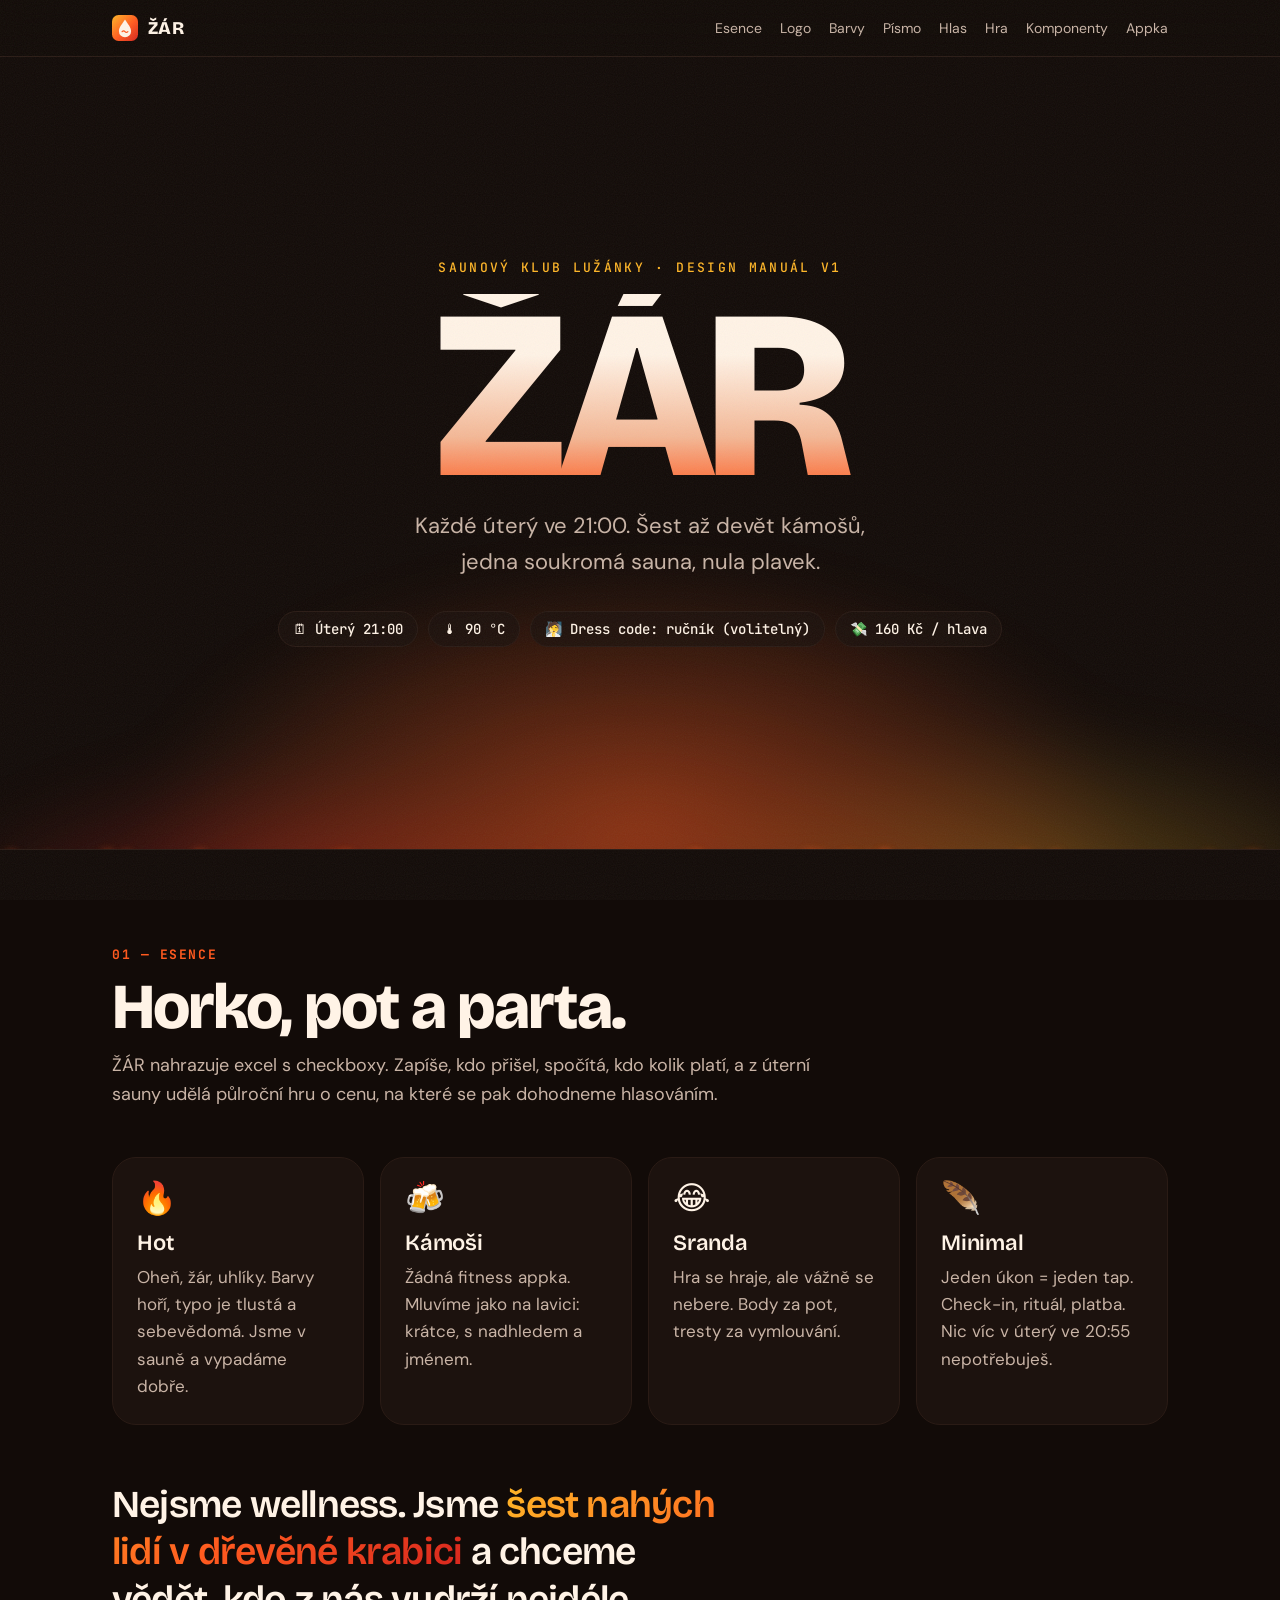
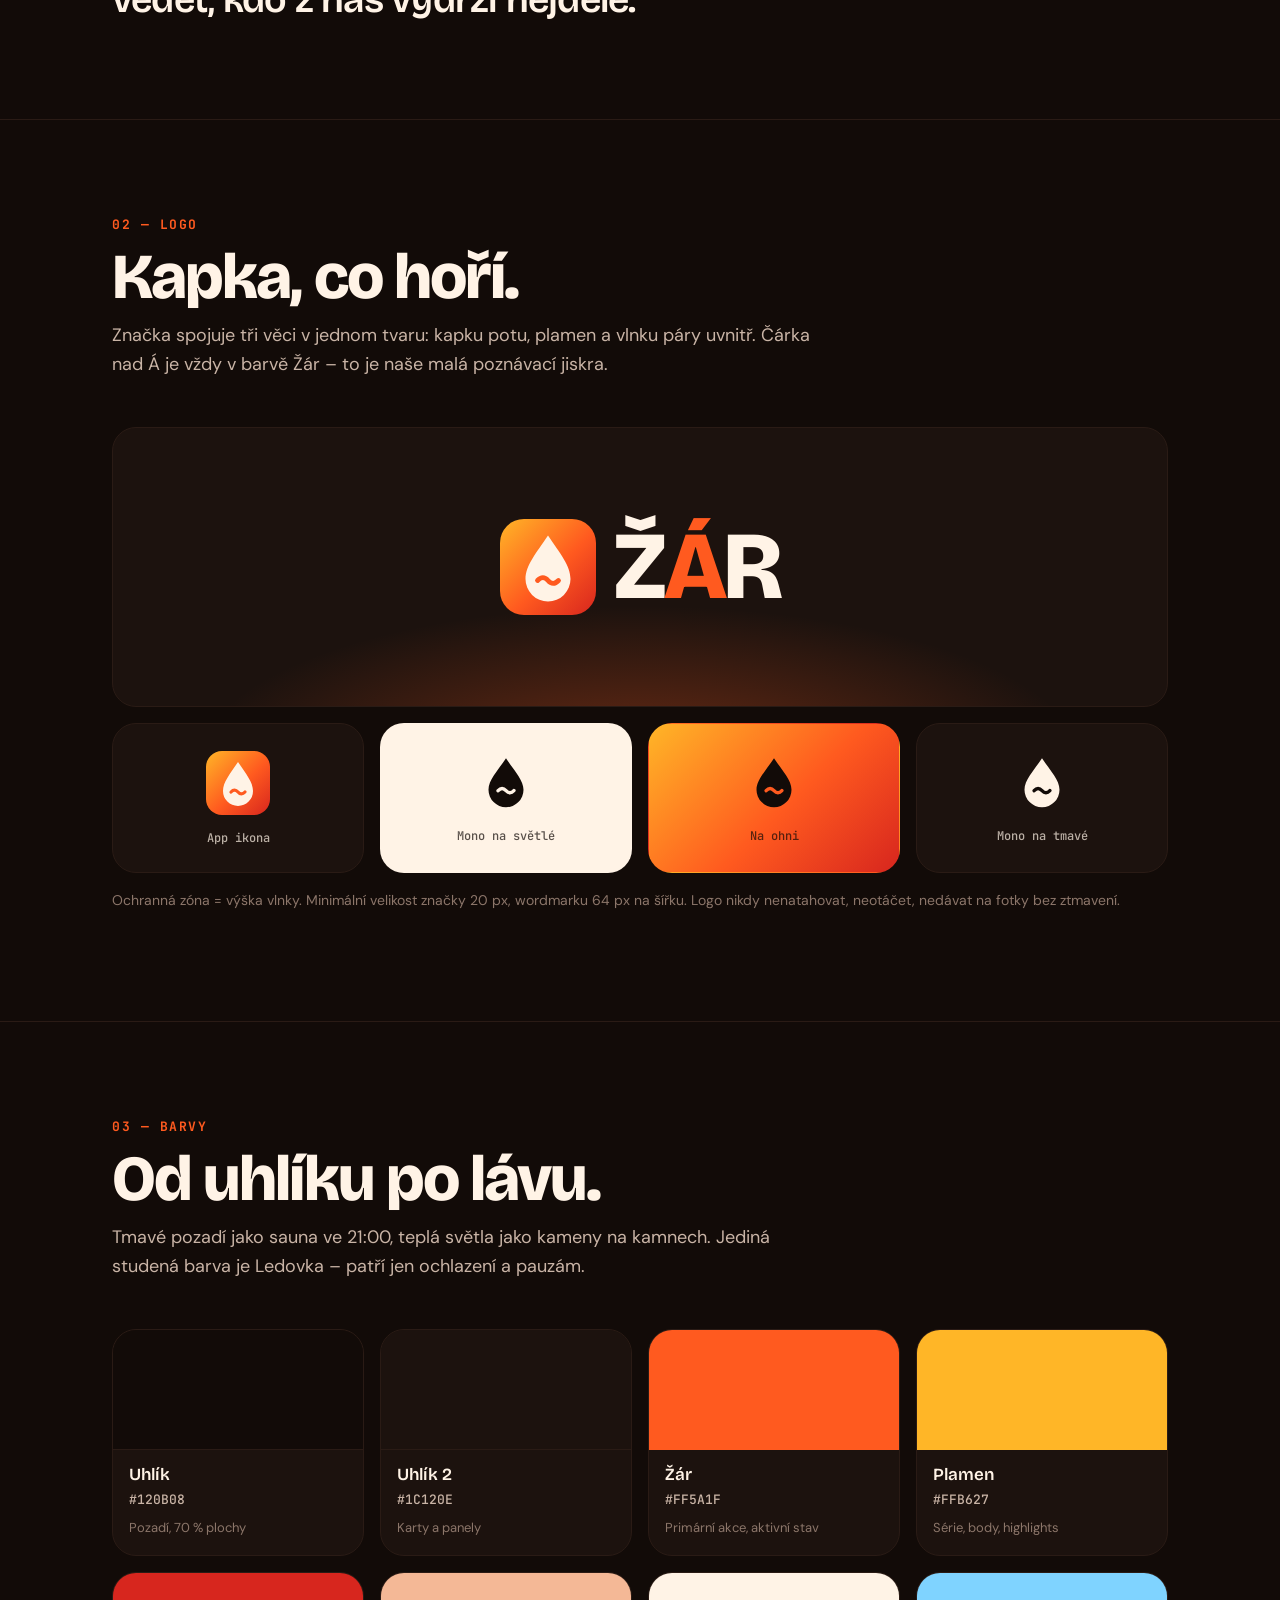
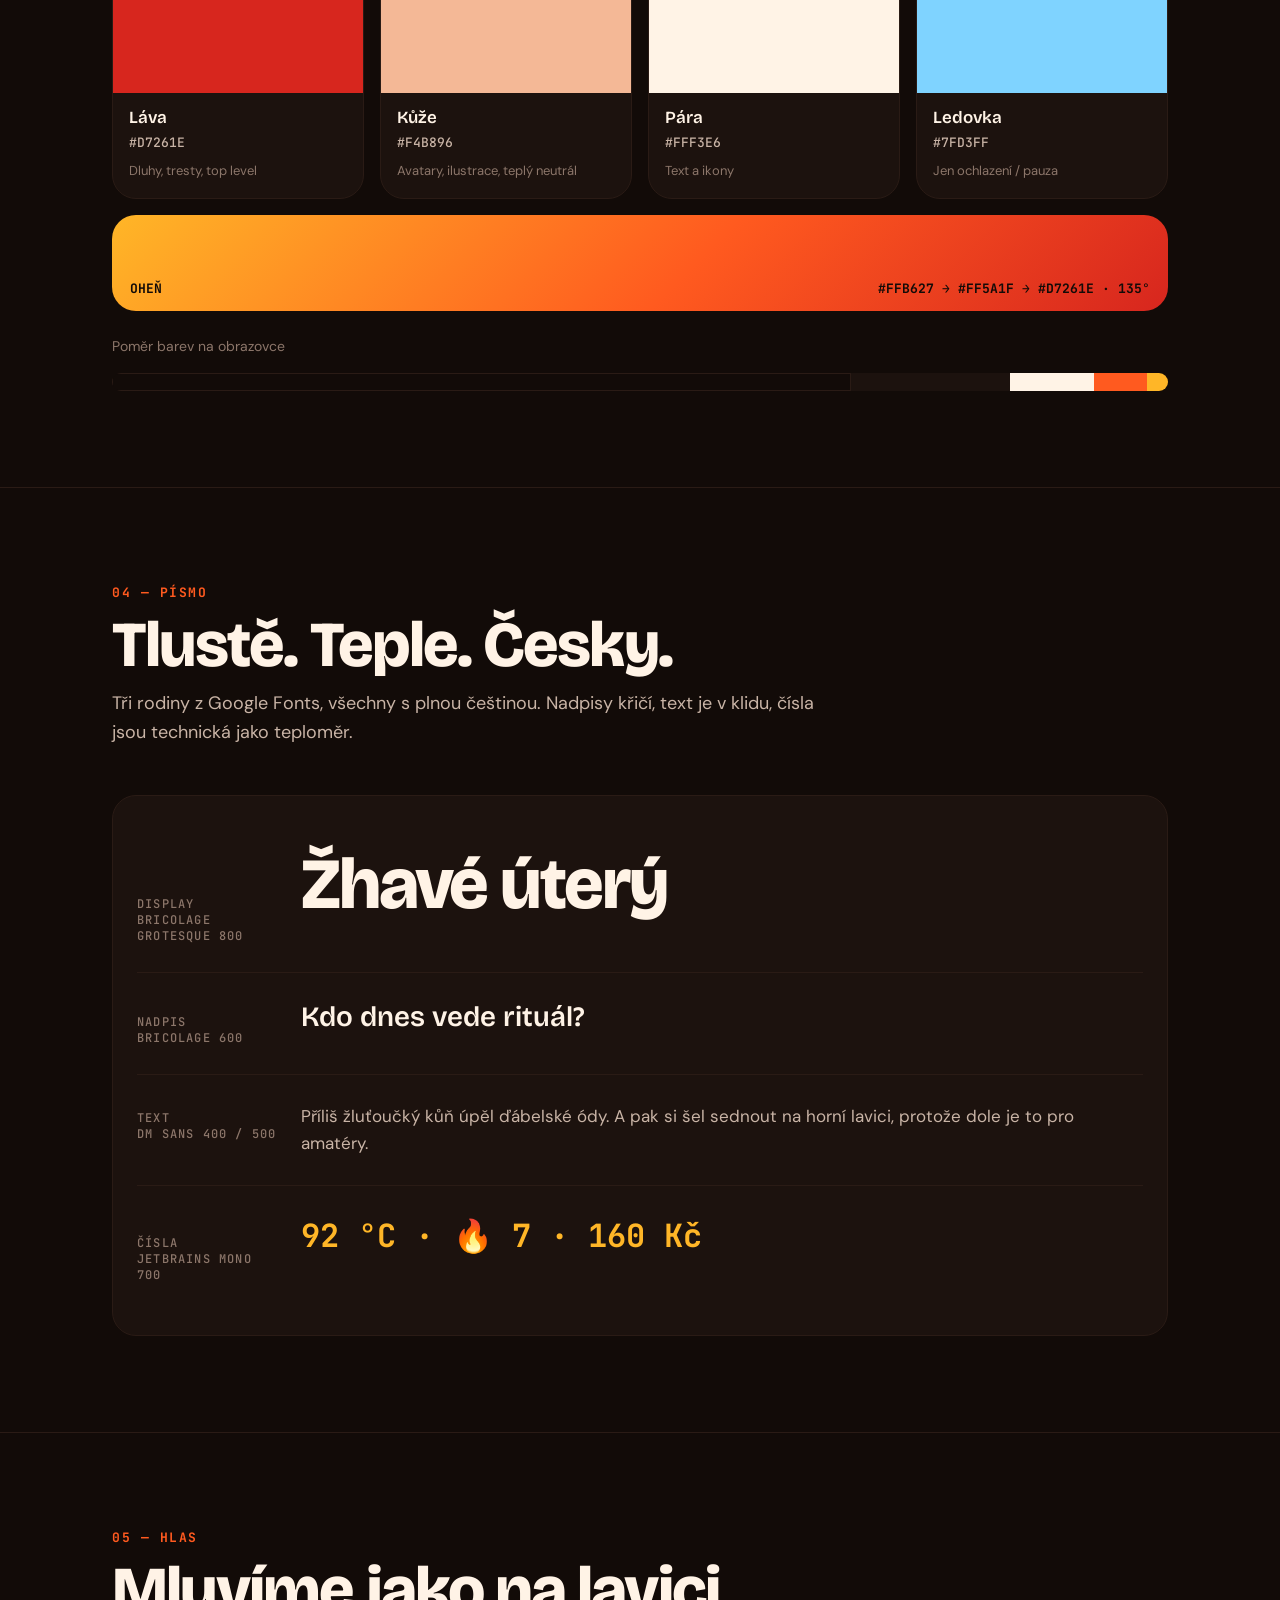
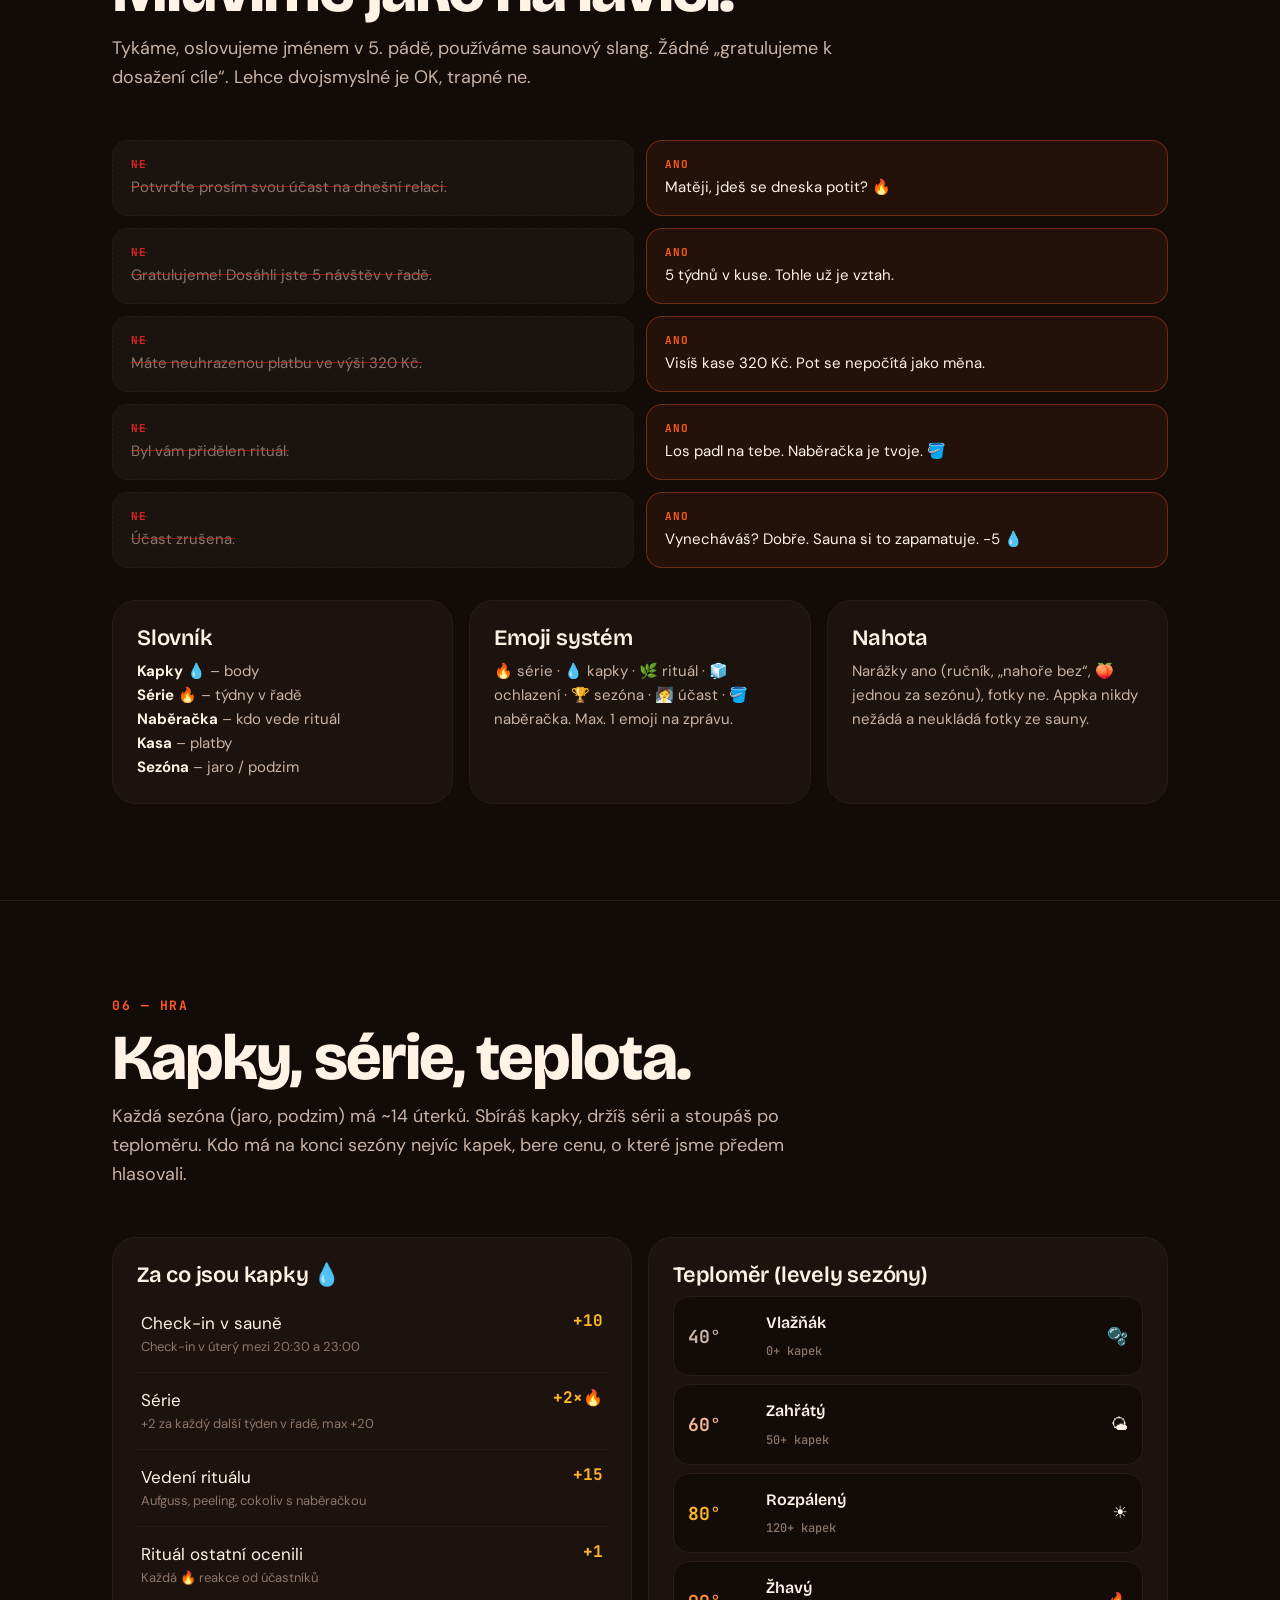
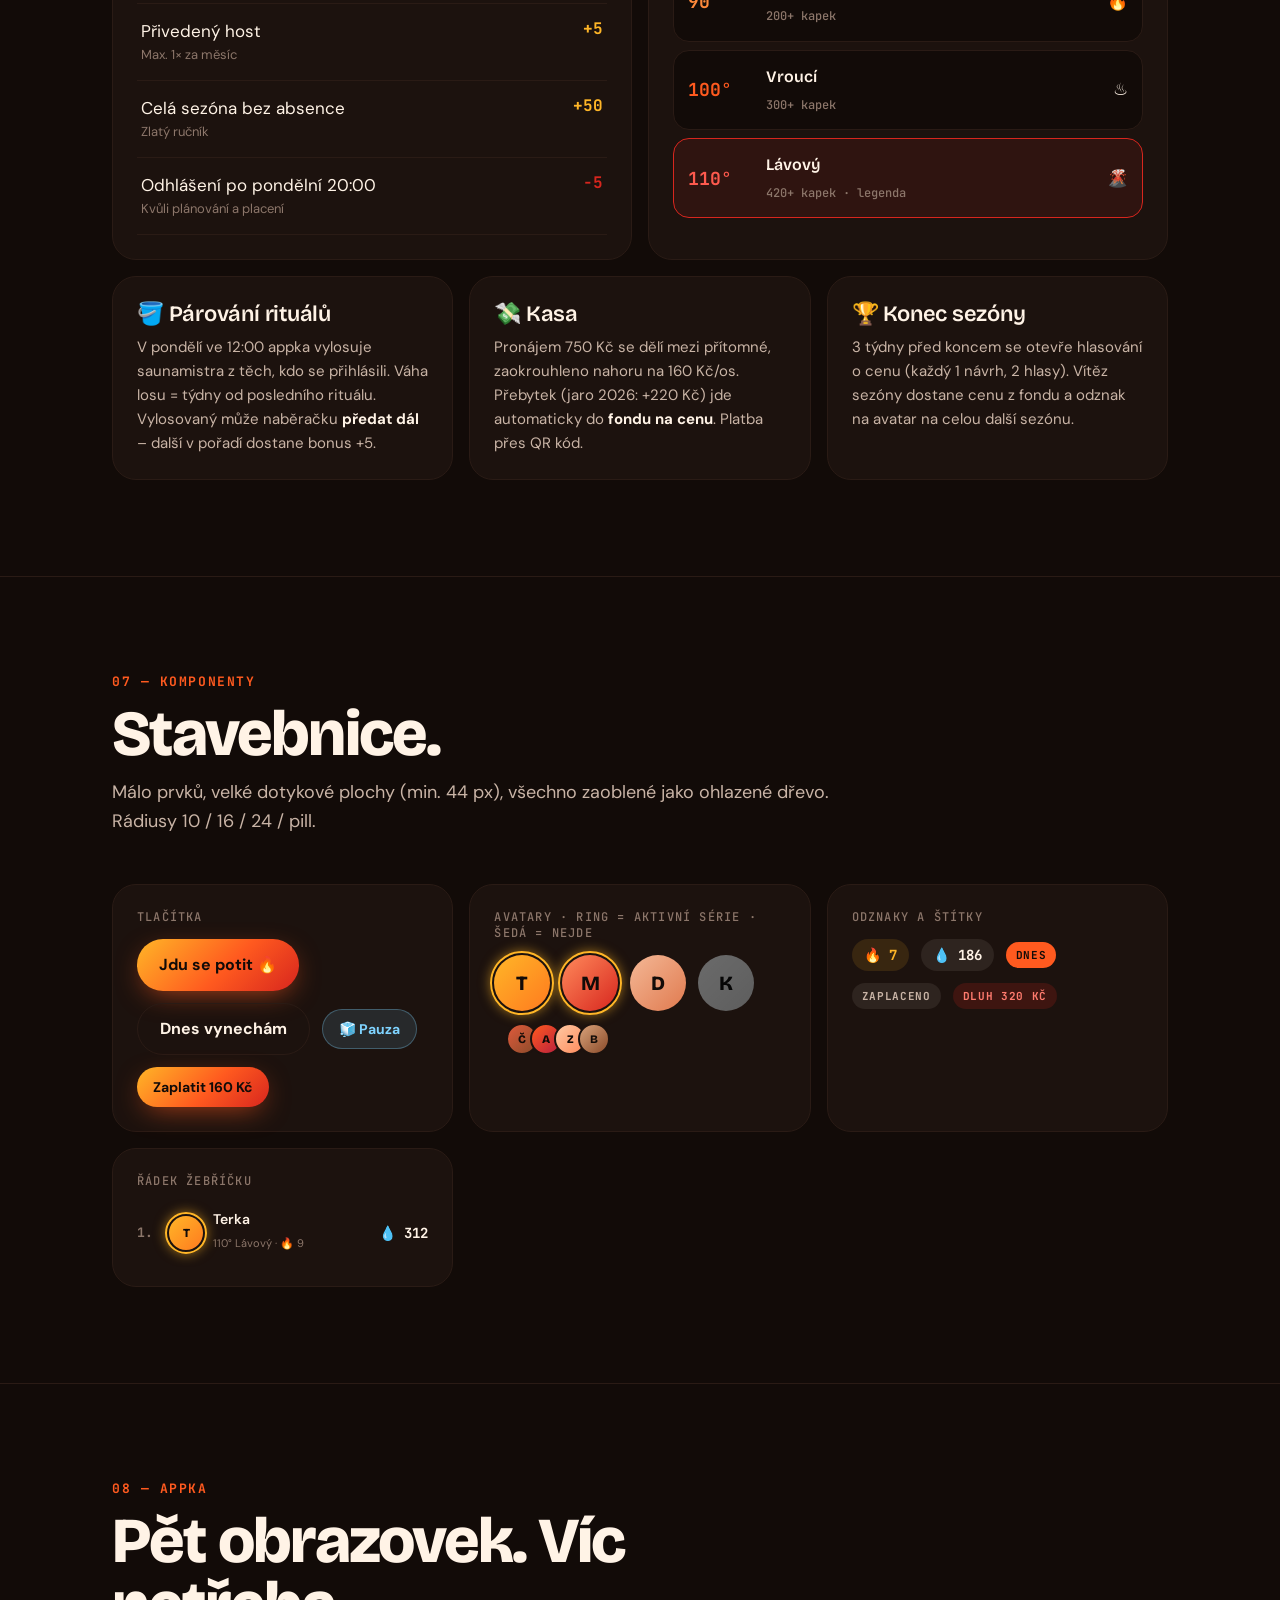
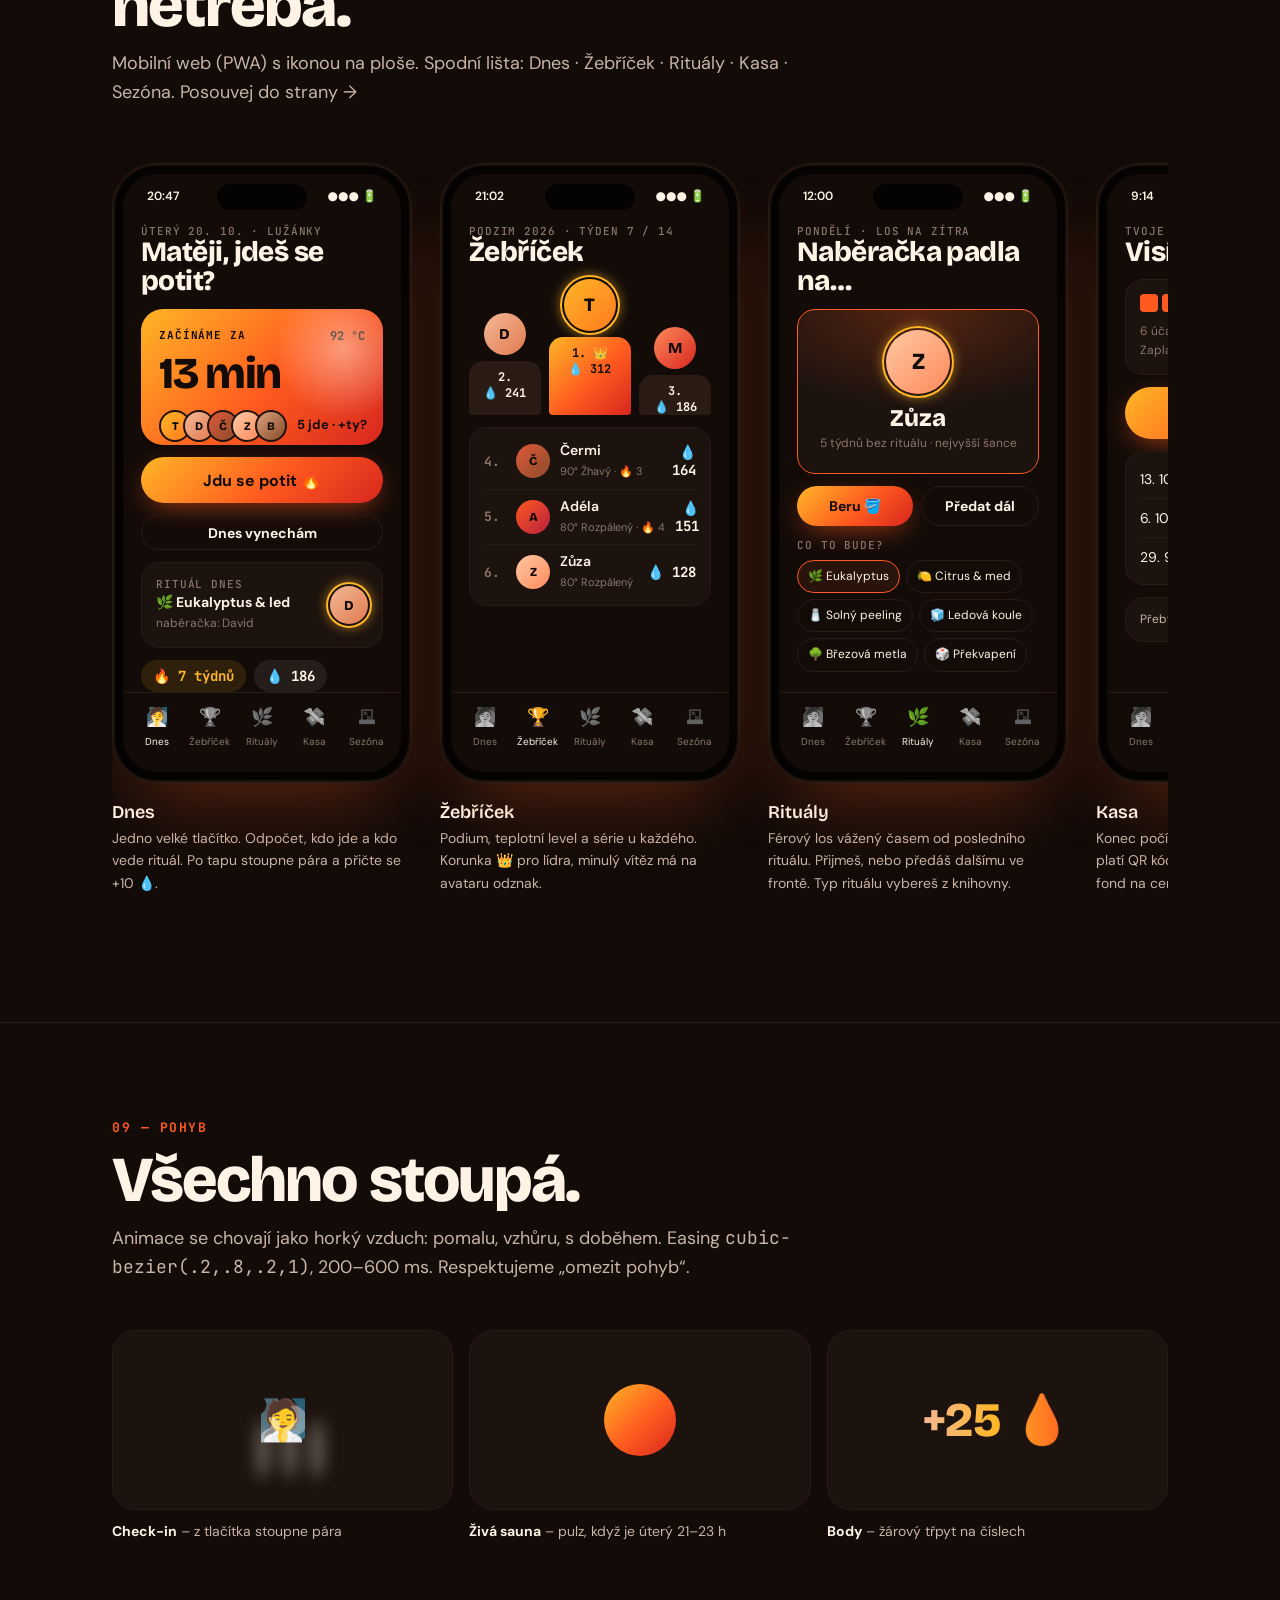
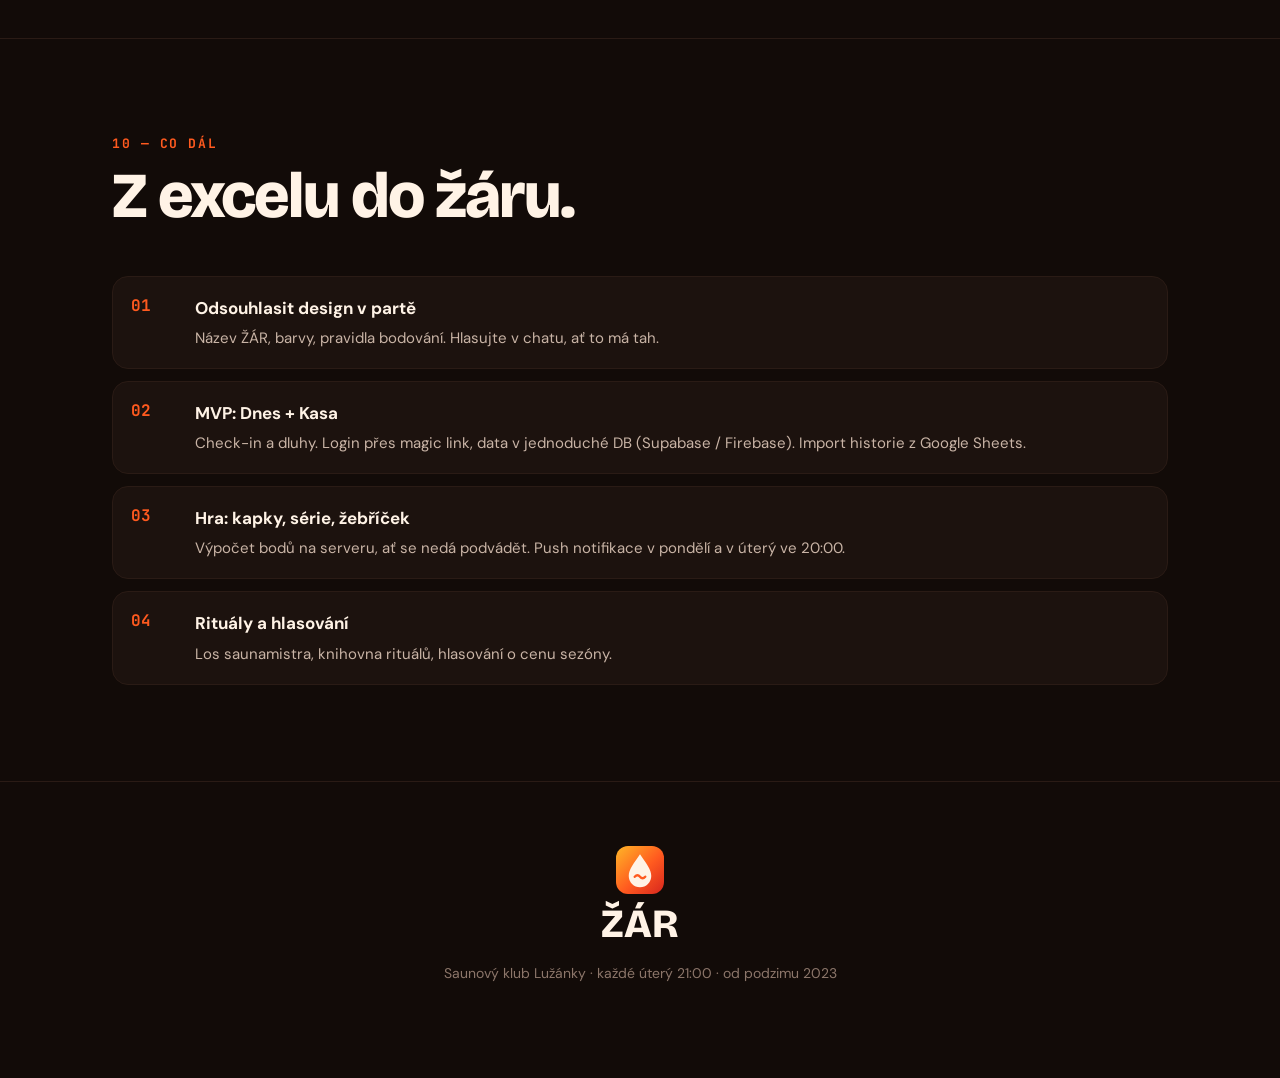
==== commit f8c67c55: "Rename the sauna app from PÁRA to ŽÁR Co-Authored-By: Claude Opus 5.5 <noreply@anthropic.com>" ====
--- a/design/index.html
+++ b/design/index.html
@@ -3,8 +3,8 @@
 <head>
   <meta charset="utf-8">
   <meta name="viewport" content="width=device-width, initial-scale=1">
-  <title>PÁRA · Design manuál</title>
-  <meta name="description" content="Design manuál a návrh appky PÁRA – saunového klubu z Lužánek. Úterý, 21:00, bez plavek.">
+  <title>ŽÁR · Design manuál</title>
+  <meta name="description" content="Design manuál a návrh appky ŽÁR – saunového klubu z Lužánek. Úterý, 21:00, bez plavek.">
   <meta name="theme-color" content="#120B08">
   <link rel="preconnect" href="https://fonts.googleapis.com">
   <link rel="preconnect" href="https://fonts.gstatic.com" crossorigin>
@@ -299,7 +299,7 @@
 
 <header class="top">
   <div class="wrap">
-    <a class="brand" href="#"><svg width="26" height="26" viewBox="0 0 64 64" aria-hidden="true"><use href="#mark"/></svg>PÁRA</a>
+    <a class="brand" href="#"><svg width="26" height="26" viewBox="0 0 64 64" aria-hidden="true"><use href="#mark"/></svg>ŽÁR</a>
     <nav>
       <a href="#esence">Esence</a>
       <a href="#logo">Logo</a>
@@ -336,7 +336,7 @@
   <div class="embers" id="embers"></div>
   <div class="wrap">
     <div class="eyebrow">Saunový klub Lužánky · Design manuál v1</div>
-    <h1>PÁRA</h1>
+    <h1>ŽÁR</h1>
     <p class="lead">Každé úterý ve 21:00. Šest až devět kámošů, jedna soukromá sauna, nula plavek.</p>
     <div class="facts">
       <span class="chip">🗓 Úterý 21:00</span>
@@ -353,7 +353,7 @@
     <div class="s-head">
       <span class="s-num">01 — ESENCE</span>
       <h2>Horko, pot a parta.</h2>
-      <p>PÁRA nahrazuje excel s checkboxy. Zapíše, kdo přišel, spočítá, kdo kolik platí, a z úterní sauny udělá půlroční hru o cenu, na které se pak dohodneme hlasováním.</p>
+      <p>ŽÁR nahrazuje excel s checkboxy. Zapíše, kdo přišel, spočítá, kdo kolik platí, a z úterní sauny udělá půlroční hru o cenu, na které se pak dohodneme hlasováním.</p>
     </div>
     <div class="grid g4 pillars">
       <div class="card"><span class="ico">🔥</span><h3>Hot</h3><p>Oheň, žár, uhlíky. Barvy hoří, typo je tlustá a sebevědomá. Jsme v sauně a vypadáme dobře.</p></div>
@@ -375,8 +375,8 @@
     </div>
     <div class="logo-stage">
       <div class="wordmark">
-        <svg width="96" height="96" viewBox="0 0 64 64" aria-label="Značka PÁRA"><use href="#mark"/></svg>
-        <span class="wm">P<span class="acc">Á</span>RA</span>
+        <svg width="96" height="96" viewBox="0 0 64 64" aria-label="Značka ŽÁR"><use href="#mark"/></svg>
+        <span class="wm">Ž<span class="acc">Á</span>R</span>
       </div>
     </div>
     <div class="grid g4 logo-vars">
@@ -713,10 +713,10 @@
   <div class="wrap">
     <div class="s-head">
       <span class="s-num">10 — CO DÁL</span>
-      <h2>Z excelu do páry.</h2>
+      <h2>Z excelu do žáru.</h2>
     </div>
     <ol class="steps">
-      <li><div><b>Odsouhlasit design v partě</b><p>Název PÁRA, barvy, pravidla bodování. Hlasujte v chatu, ať to má tah.</p></div></li>
+      <li><div><b>Odsouhlasit design v partě</b><p>Název ŽÁR, barvy, pravidla bodování. Hlasujte v chatu, ať to má tah.</p></div></li>
       <li><div><b>MVP: Dnes + Kasa</b><p>Check-in a dluhy. Login přes magic link, data v jednoduché DB (Supabase / Firebase). Import historie z Google Sheets.</p></div></li>
       <li><div><b>Hra: kapky, série, žebříček</b><p>Výpočet bodů na serveru, ať se nedá podvádět. Push notifikace v pondělí a v úterý ve 20:00.</p></div></li>
       <li><div><b>Rituály a hlasování</b><p>Los saunamistra, knihovna rituálů, hlasování o cenu sezóny.</p></div></li>
@@ -727,7 +727,7 @@
 <footer class="end">
   <div class="wrap">
     <svg width="48" height="48" viewBox="0 0 64 64" aria-hidden="true"><use href="#mark"/></svg>
-    <div class="wm">PÁRA</div>
+    <div class="wm">ŽÁR</div>
     <p>Saunový klub Lužánky · každé úterý 21:00 · od podzimu 2023</p>
   </div>
 </footer>
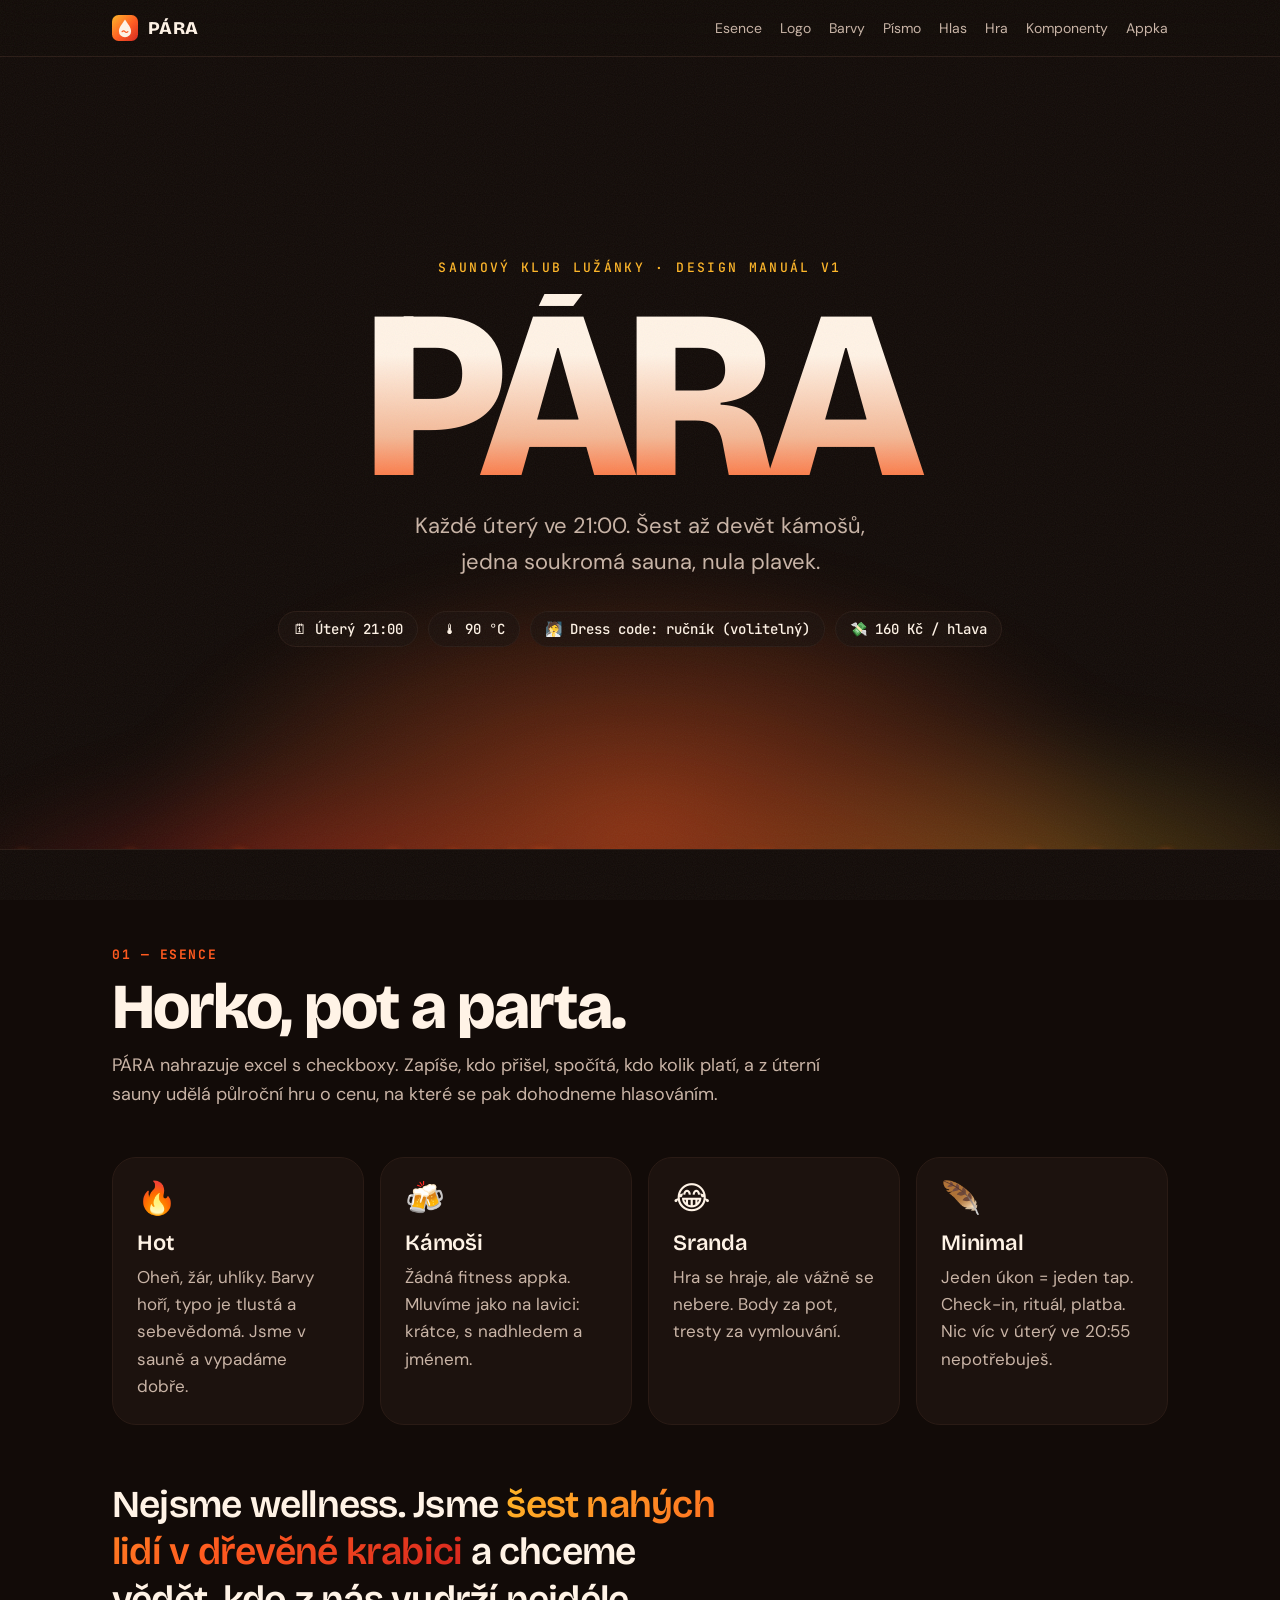
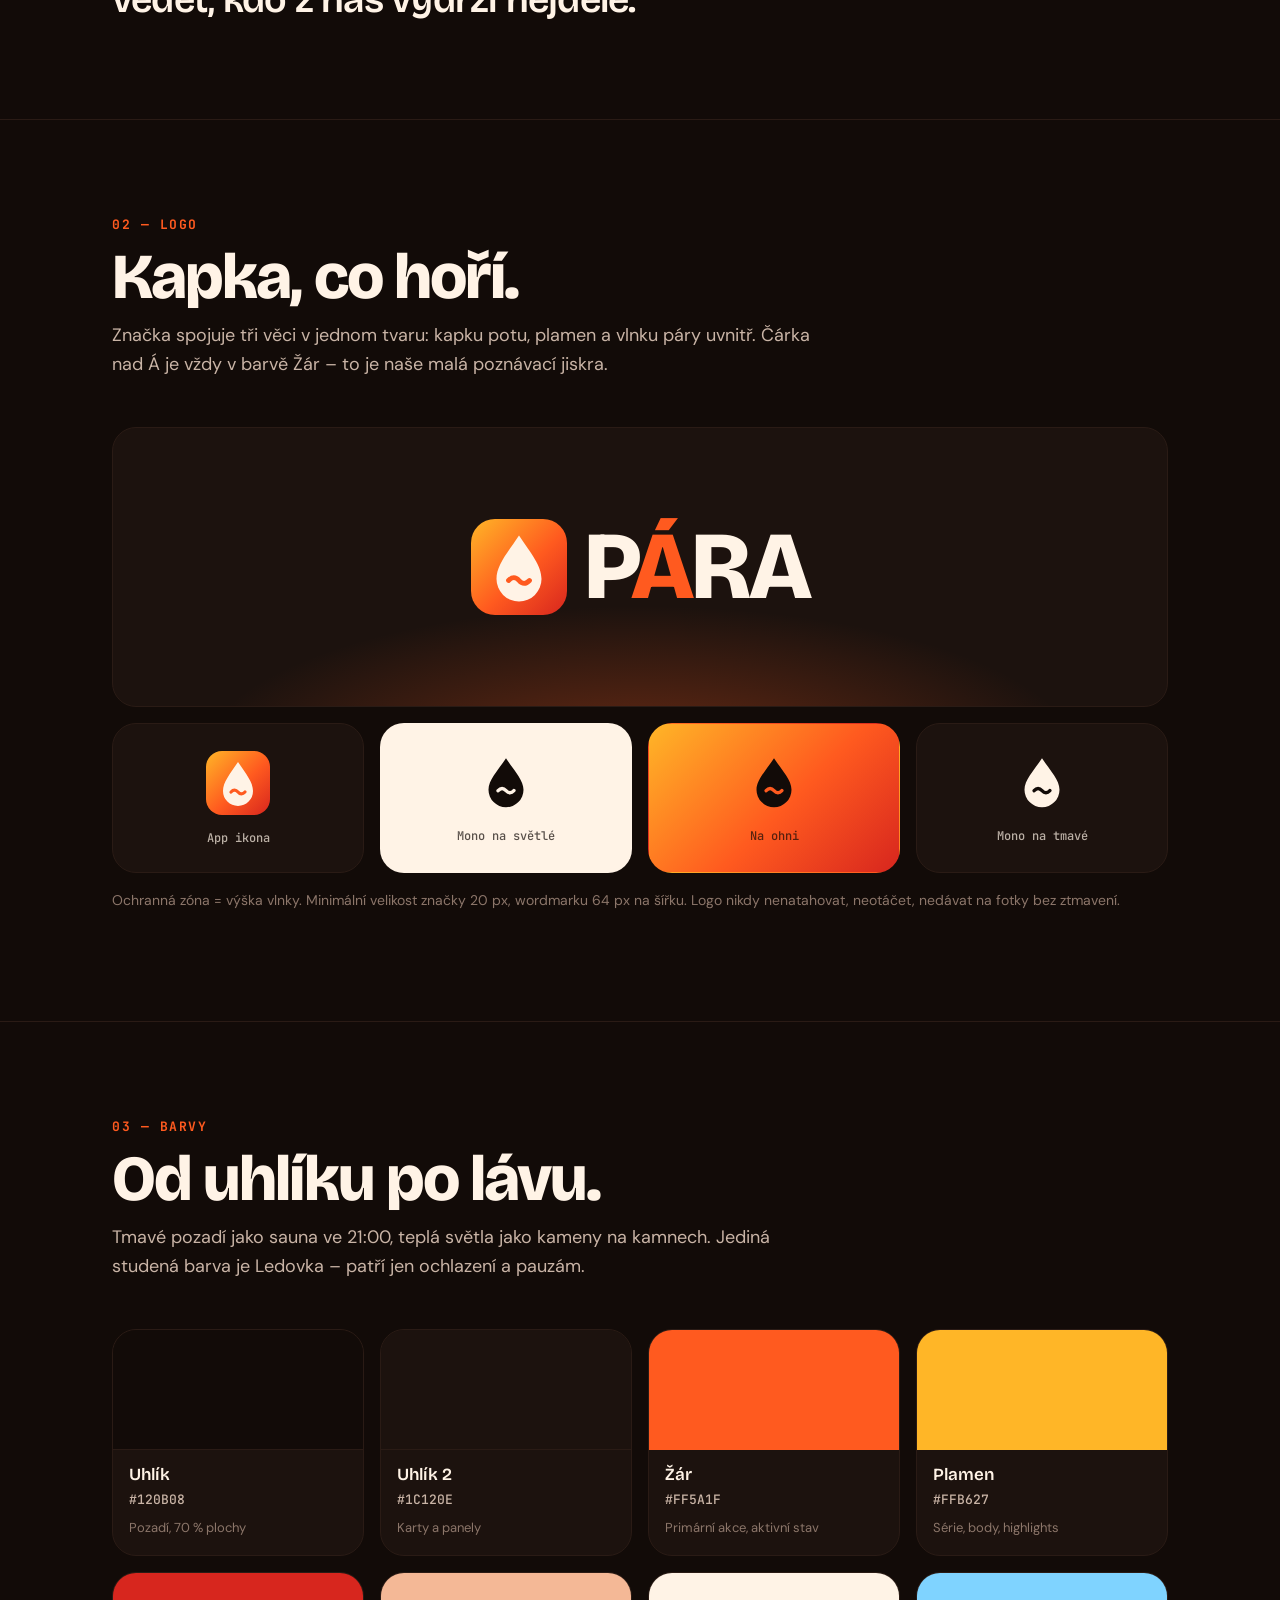
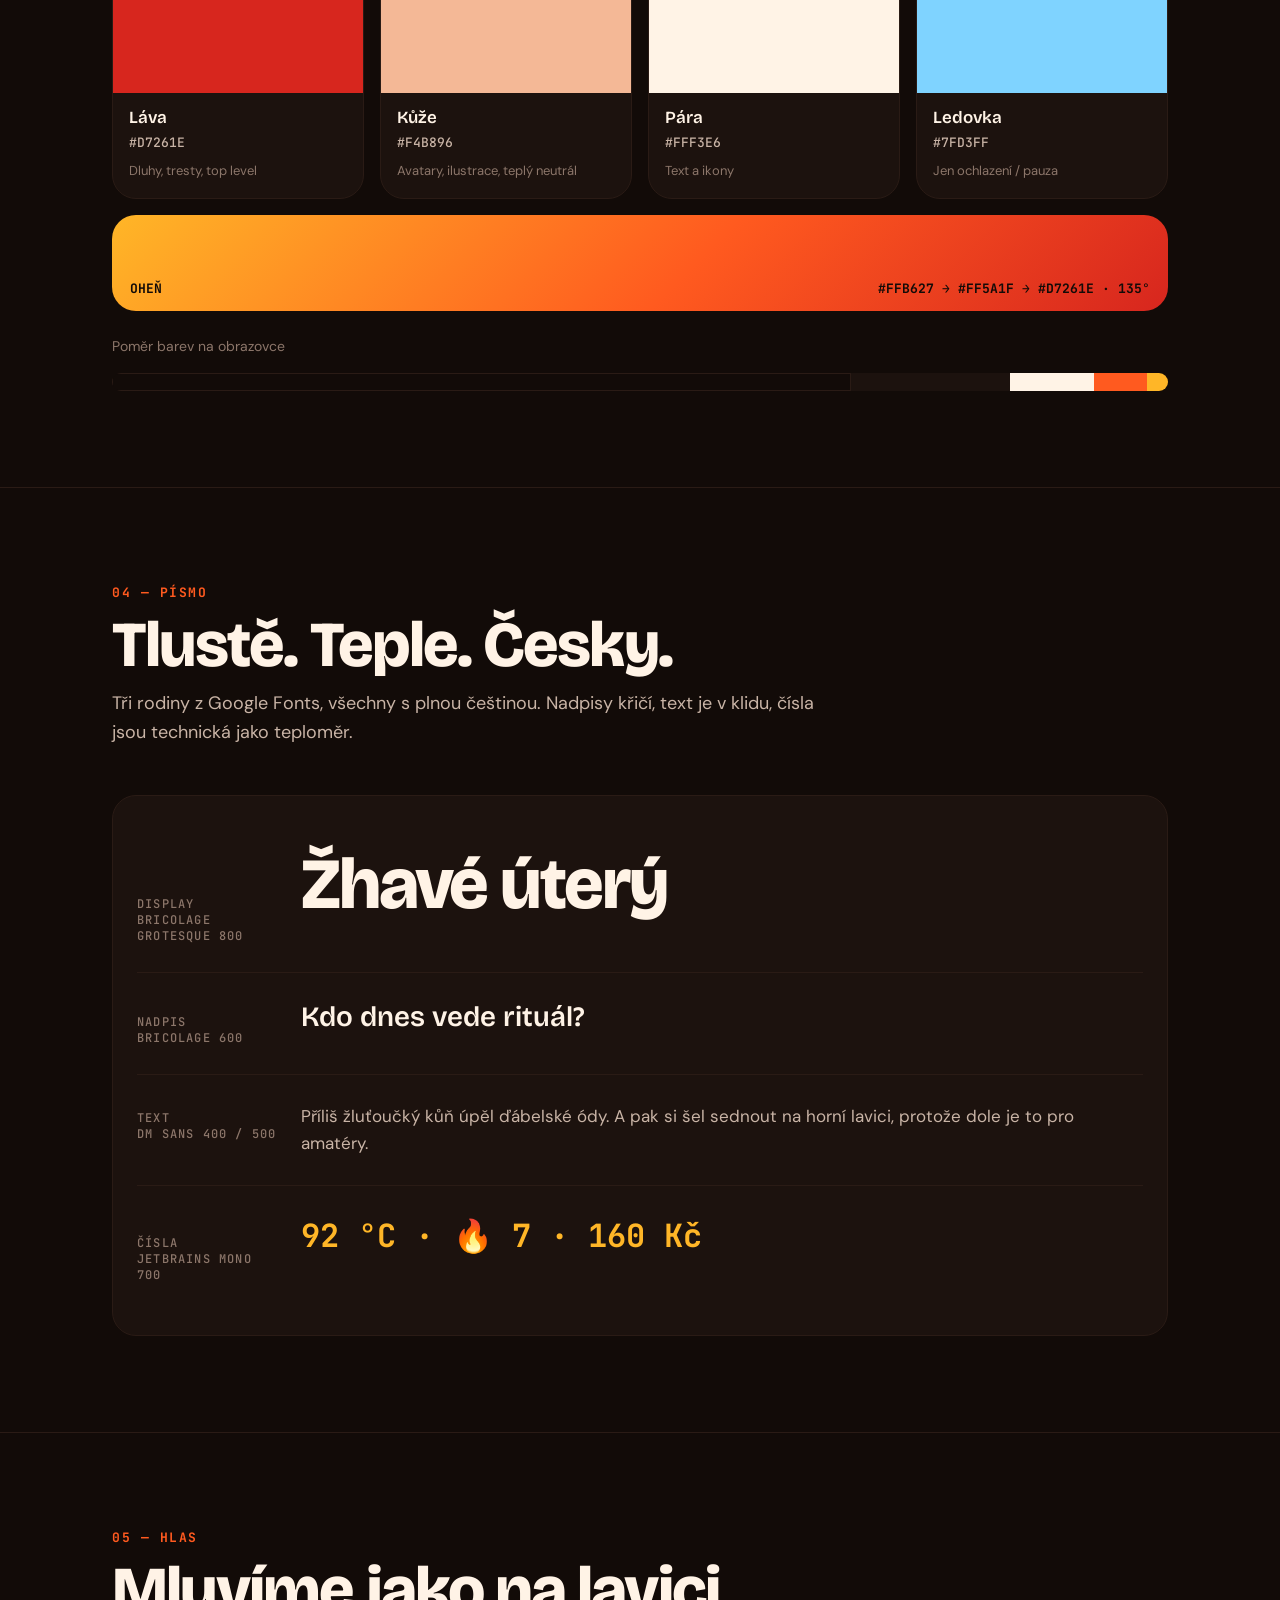
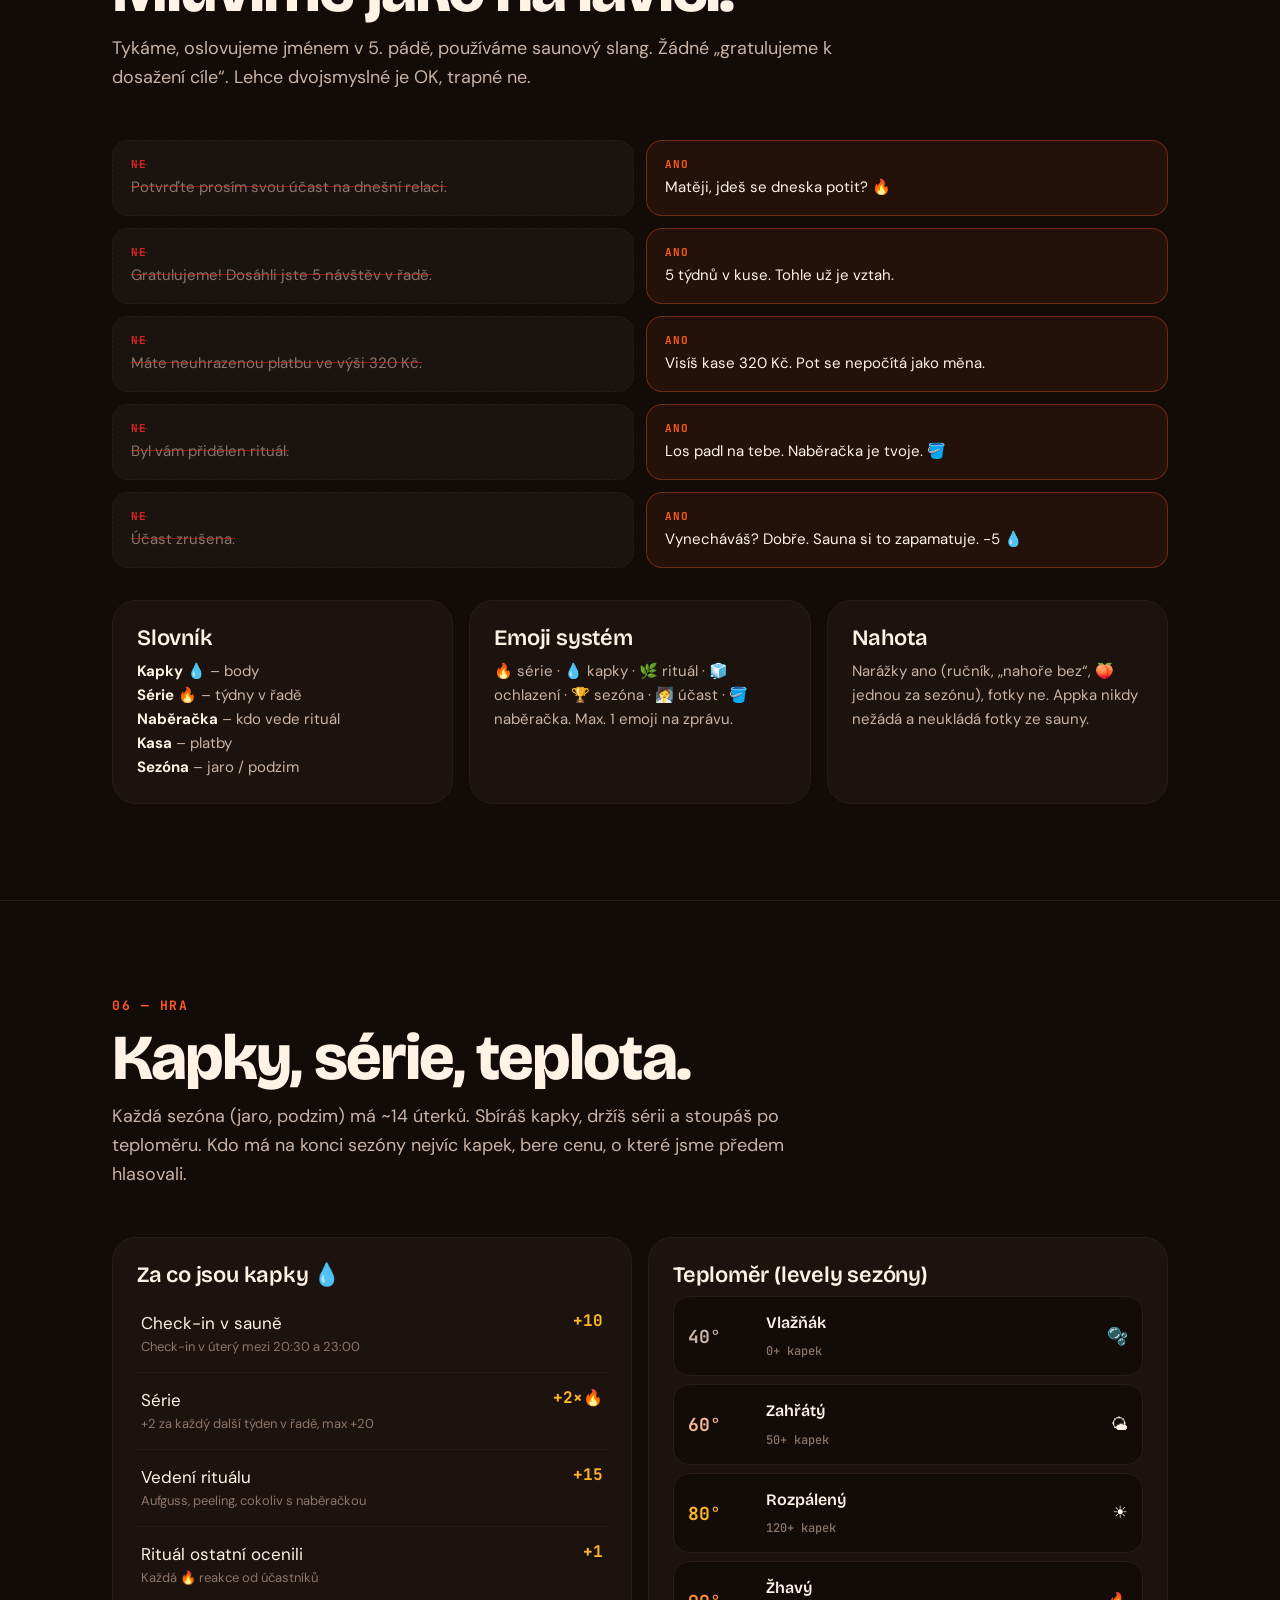
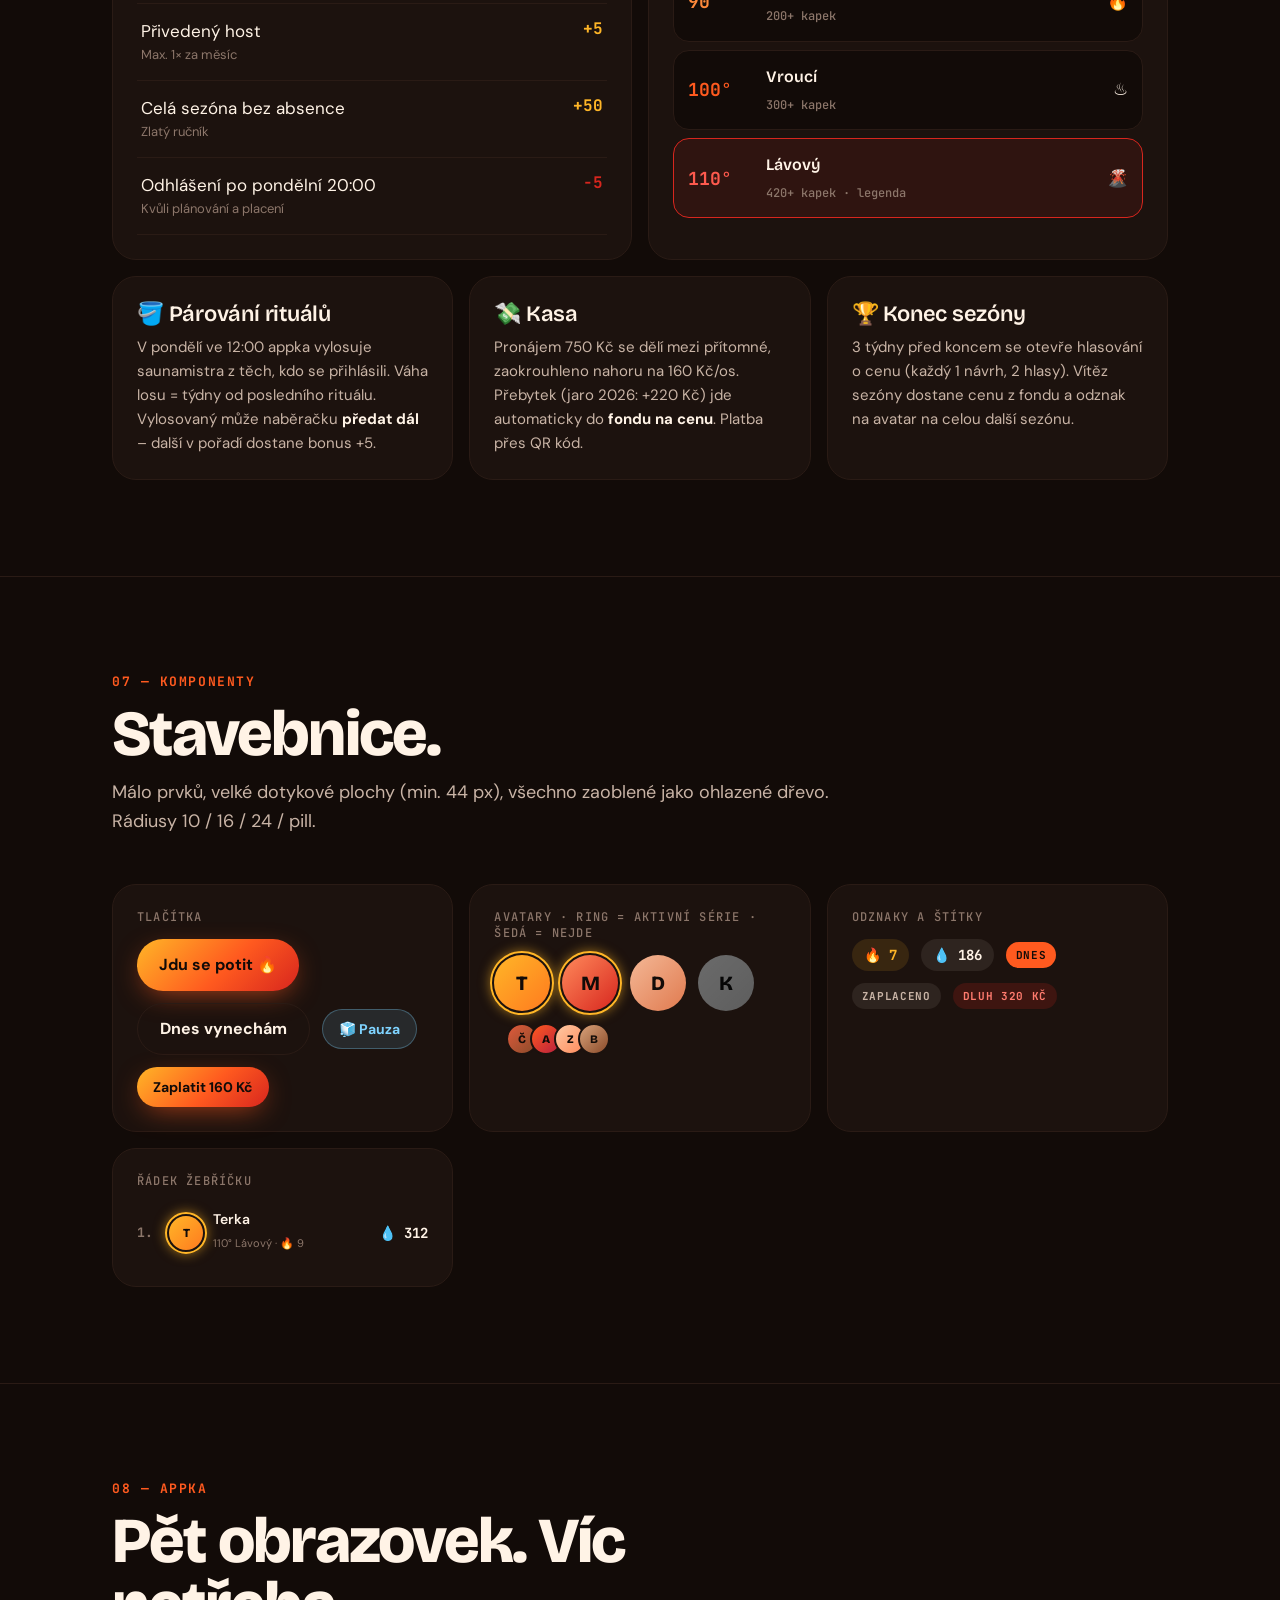
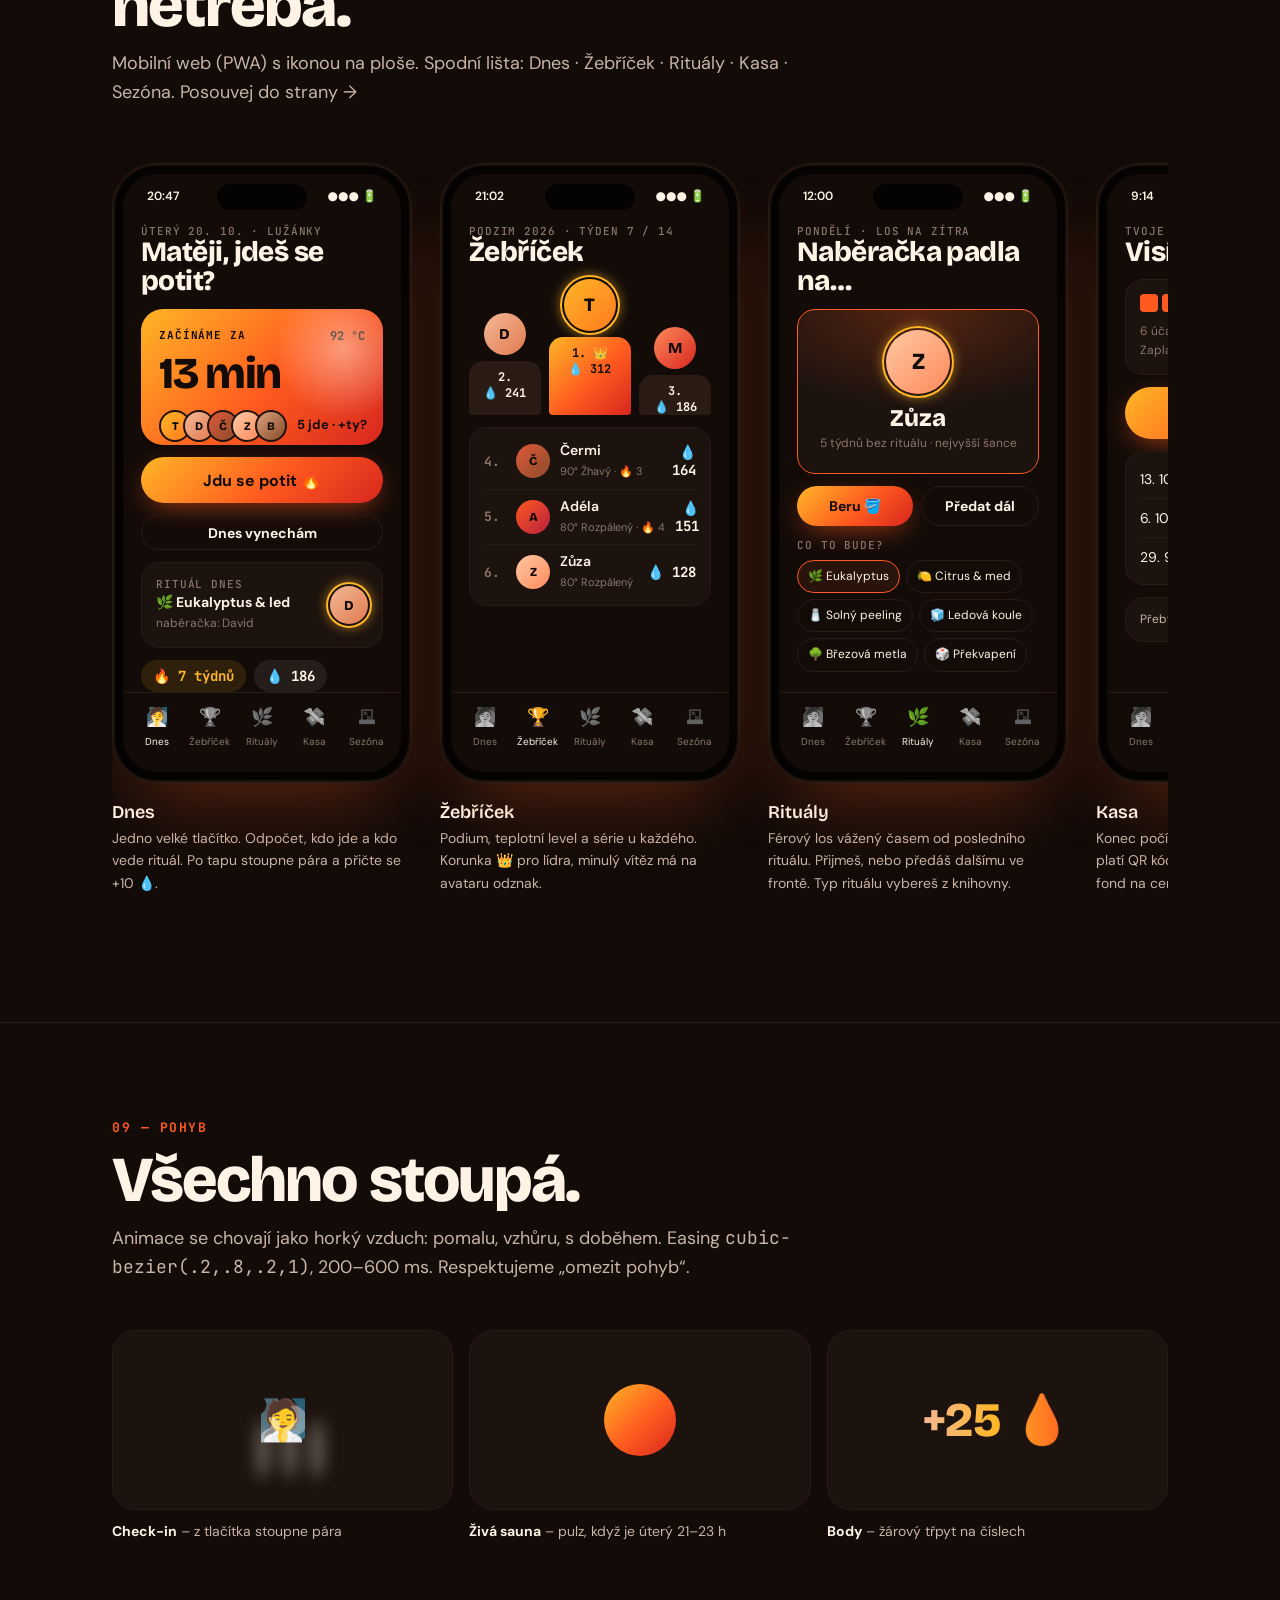
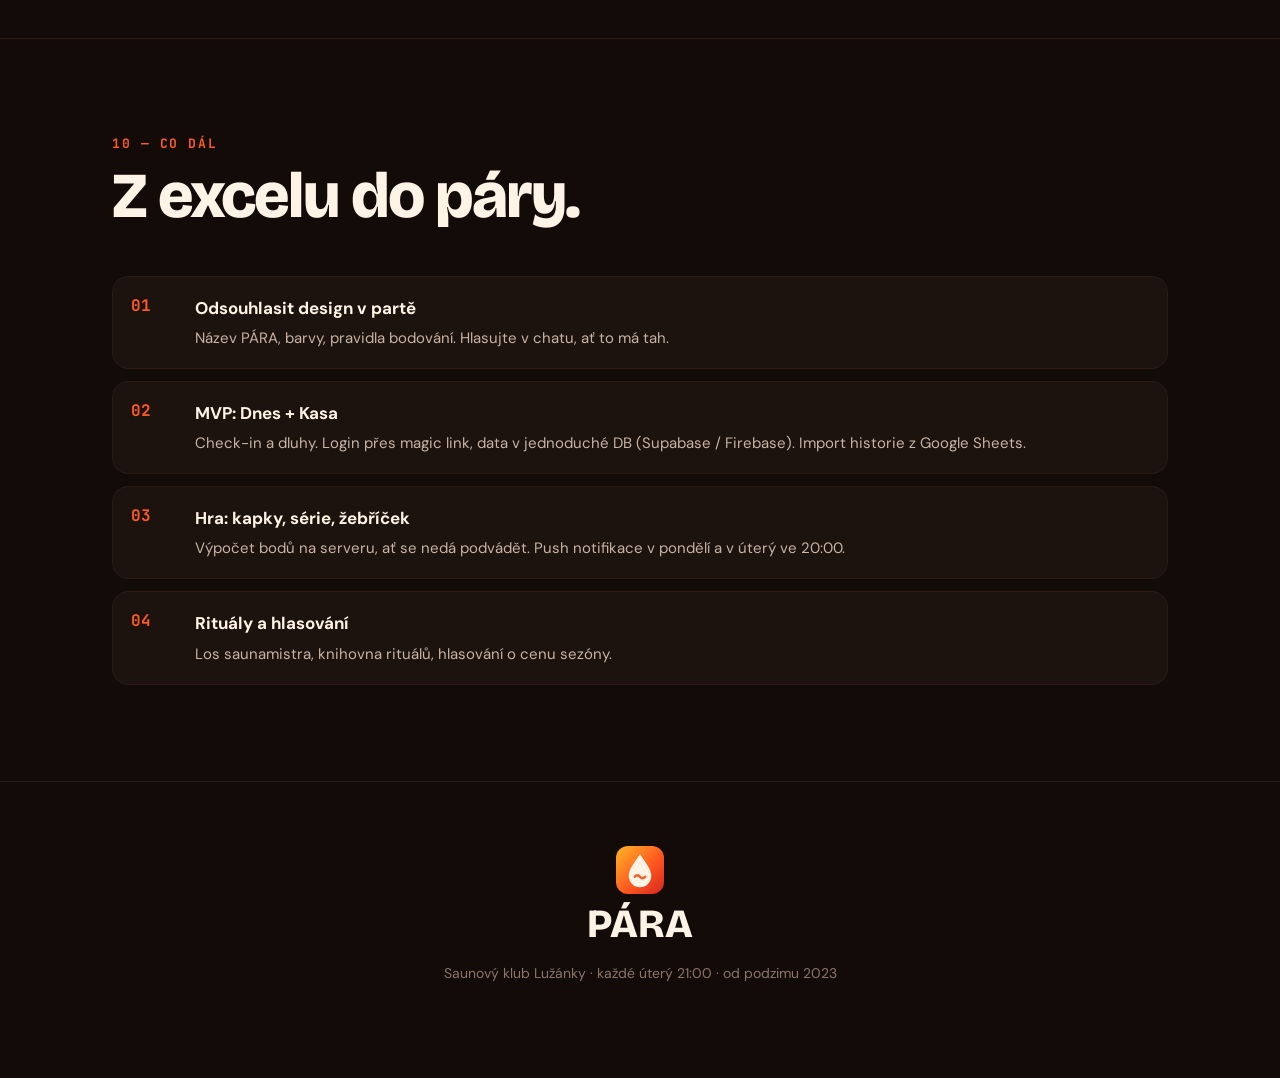
==== commit 69ce389e: "Rename the sauna app back to PÁRA This reverts commit f8c67c5.  Co-Authored-By: Claude Opus 5.5 <nor" ====
--- a/design/index.html
+++ b/design/index.html
@@ -3,8 +3,8 @@
 <head>
   <meta charset="utf-8">
   <meta name="viewport" content="width=device-width, initial-scale=1">
-  <title>ŽÁR · Design manuál</title>
-  <meta name="description" content="Design manuál a návrh appky ŽÁR – saunového klubu z Lužánek. Úterý, 21:00, bez plavek.">
+  <title>PÁRA · Design manuál</title>
+  <meta name="description" content="Design manuál a návrh appky PÁRA – saunového klubu z Lužánek. Úterý, 21:00, bez plavek.">
   <meta name="theme-color" content="#120B08">
   <link rel="preconnect" href="https://fonts.googleapis.com">
   <link rel="preconnect" href="https://fonts.gstatic.com" crossorigin>
@@ -299,7 +299,7 @@
 
 <header class="top">
   <div class="wrap">
-    <a class="brand" href="#"><svg width="26" height="26" viewBox="0 0 64 64" aria-hidden="true"><use href="#mark"/></svg>ŽÁR</a>
+    <a class="brand" href="#"><svg width="26" height="26" viewBox="0 0 64 64" aria-hidden="true"><use href="#mark"/></svg>PÁRA</a>
     <nav>
       <a href="#esence">Esence</a>
       <a href="#logo">Logo</a>
@@ -336,7 +336,7 @@
   <div class="embers" id="embers"></div>
   <div class="wrap">
     <div class="eyebrow">Saunový klub Lužánky · Design manuál v1</div>
-    <h1>ŽÁR</h1>
+    <h1>PÁRA</h1>
     <p class="lead">Každé úterý ve 21:00. Šest až devět kámošů, jedna soukromá sauna, nula plavek.</p>
     <div class="facts">
       <span class="chip">🗓 Úterý 21:00</span>
@@ -353,7 +353,7 @@
     <div class="s-head">
       <span class="s-num">01 — ESENCE</span>
       <h2>Horko, pot a parta.</h2>
-      <p>ŽÁR nahrazuje excel s checkboxy. Zapíše, kdo přišel, spočítá, kdo kolik platí, a z úterní sauny udělá půlroční hru o cenu, na které se pak dohodneme hlasováním.</p>
+      <p>PÁRA nahrazuje excel s checkboxy. Zapíše, kdo přišel, spočítá, kdo kolik platí, a z úterní sauny udělá půlroční hru o cenu, na které se pak dohodneme hlasováním.</p>
     </div>
     <div class="grid g4 pillars">
       <div class="card"><span class="ico">🔥</span><h3>Hot</h3><p>Oheň, žár, uhlíky. Barvy hoří, typo je tlustá a sebevědomá. Jsme v sauně a vypadáme dobře.</p></div>
@@ -375,8 +375,8 @@
     </div>
     <div class="logo-stage">
       <div class="wordmark">
-        <svg width="96" height="96" viewBox="0 0 64 64" aria-label="Značka ŽÁR"><use href="#mark"/></svg>
-        <span class="wm">Ž<span class="acc">Á</span>R</span>
+        <svg width="96" height="96" viewBox="0 0 64 64" aria-label="Značka PÁRA"><use href="#mark"/></svg>
+        <span class="wm">P<span class="acc">Á</span>RA</span>
       </div>
     </div>
     <div class="grid g4 logo-vars">
@@ -713,10 +713,10 @@
   <div class="wrap">
     <div class="s-head">
       <span class="s-num">10 — CO DÁL</span>
-      <h2>Z excelu do žáru.</h2>
+      <h2>Z excelu do páry.</h2>
     </div>
     <ol class="steps">
-      <li><div><b>Odsouhlasit design v partě</b><p>Název ŽÁR, barvy, pravidla bodování. Hlasujte v chatu, ať to má tah.</p></div></li>
+      <li><div><b>Odsouhlasit design v partě</b><p>Název PÁRA, barvy, pravidla bodování. Hlasujte v chatu, ať to má tah.</p></div></li>
       <li><div><b>MVP: Dnes + Kasa</b><p>Check-in a dluhy. Login přes magic link, data v jednoduché DB (Supabase / Firebase). Import historie z Google Sheets.</p></div></li>
       <li><div><b>Hra: kapky, série, žebříček</b><p>Výpočet bodů na serveru, ať se nedá podvádět. Push notifikace v pondělí a v úterý ve 20:00.</p></div></li>
       <li><div><b>Rituály a hlasování</b><p>Los saunamistra, knihovna rituálů, hlasování o cenu sezóny.</p></div></li>
@@ -727,7 +727,7 @@
 <footer class="end">
   <div class="wrap">
     <svg width="48" height="48" viewBox="0 0 64 64" aria-hidden="true"><use href="#mark"/></svg>
-    <div class="wm">ŽÁR</div>
+    <div class="wm">PÁRA</div>
     <p>Saunový klub Lužánky · každé úterý 21:00 · od podzimu 2023</p>
   </div>
 </footer>
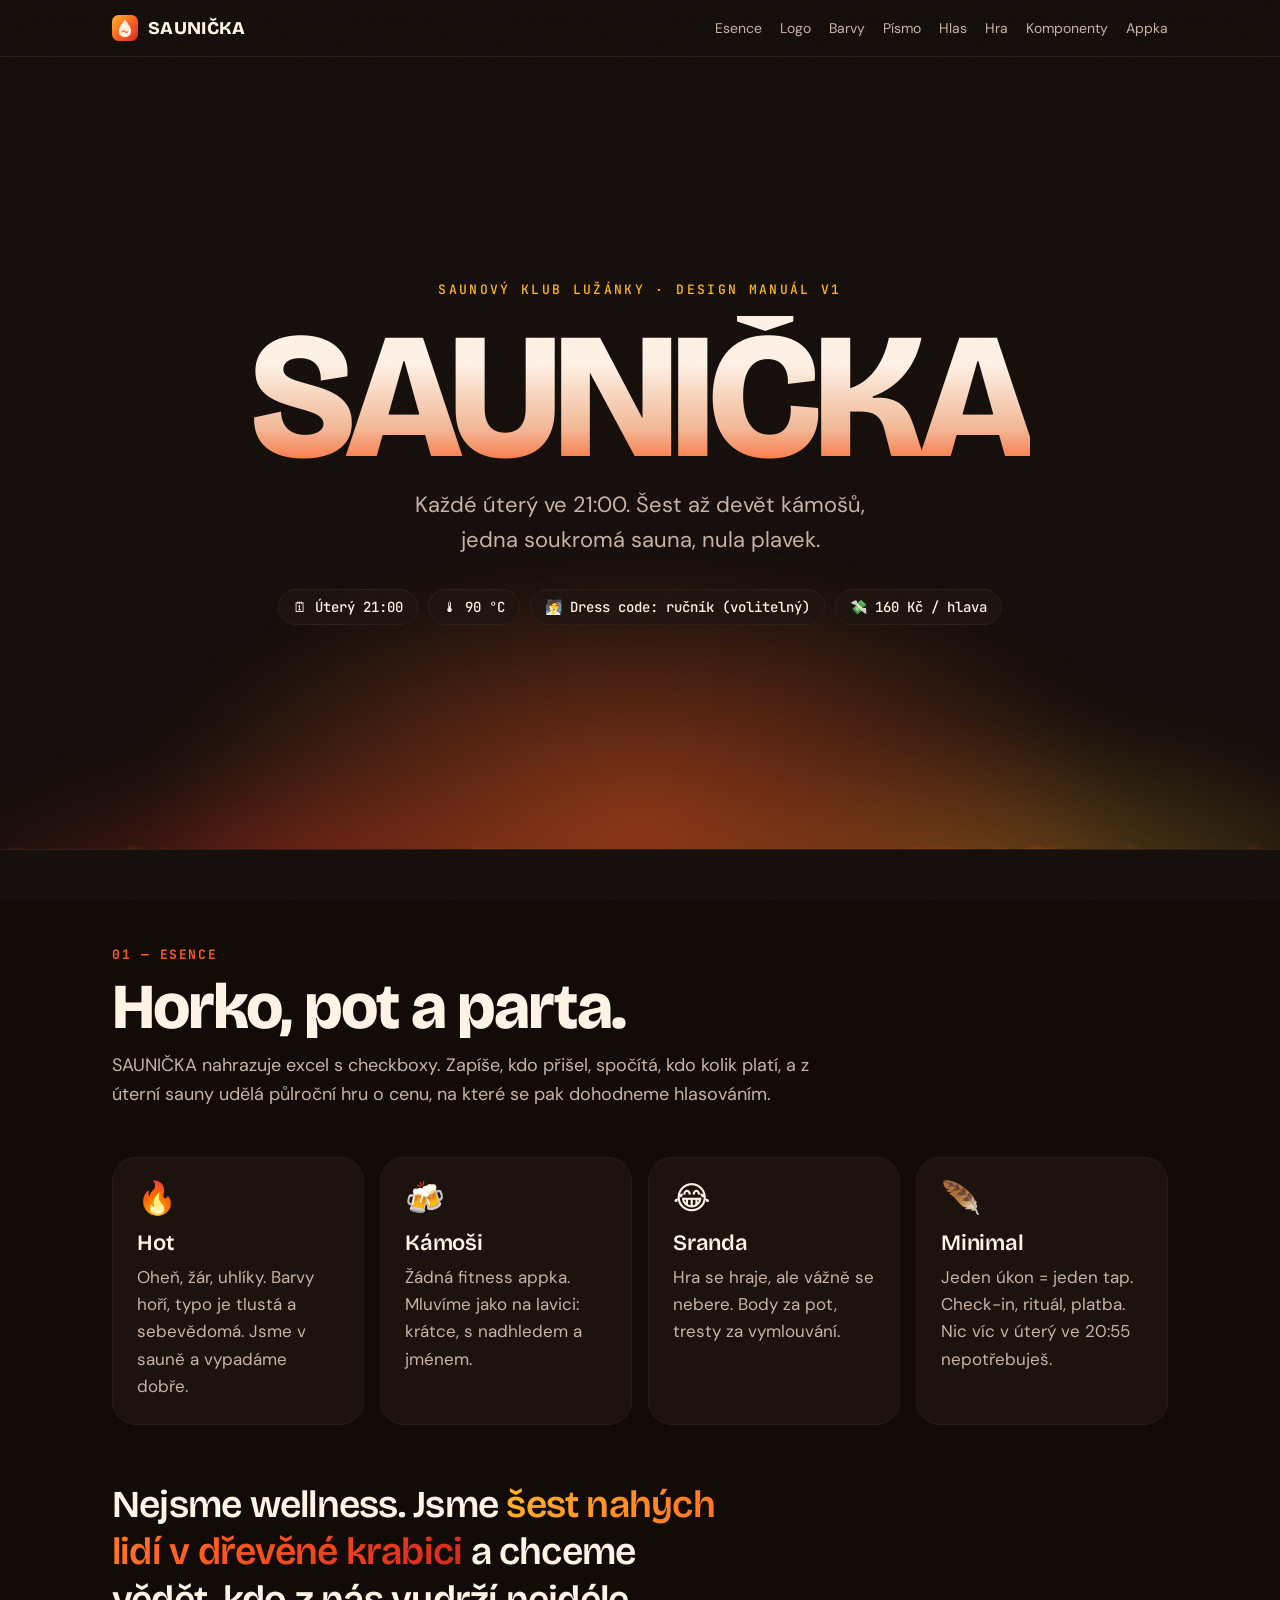
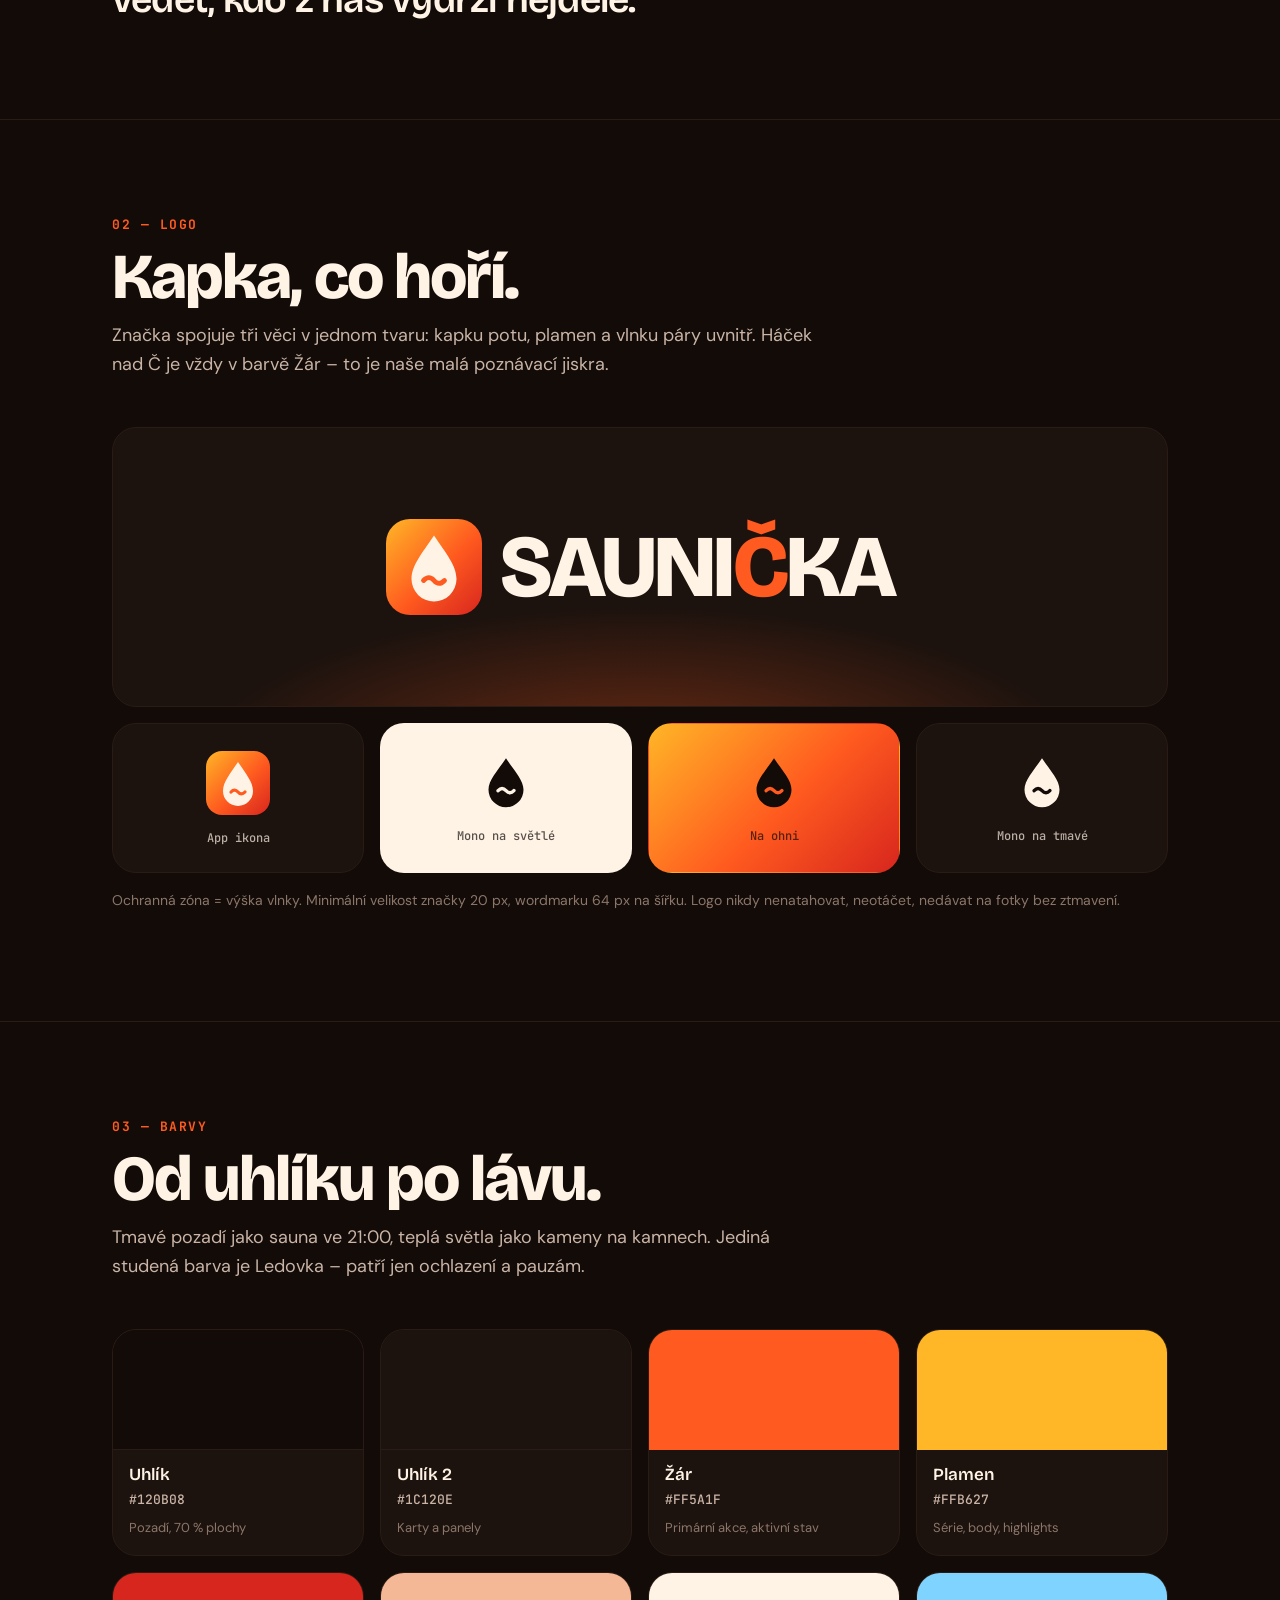
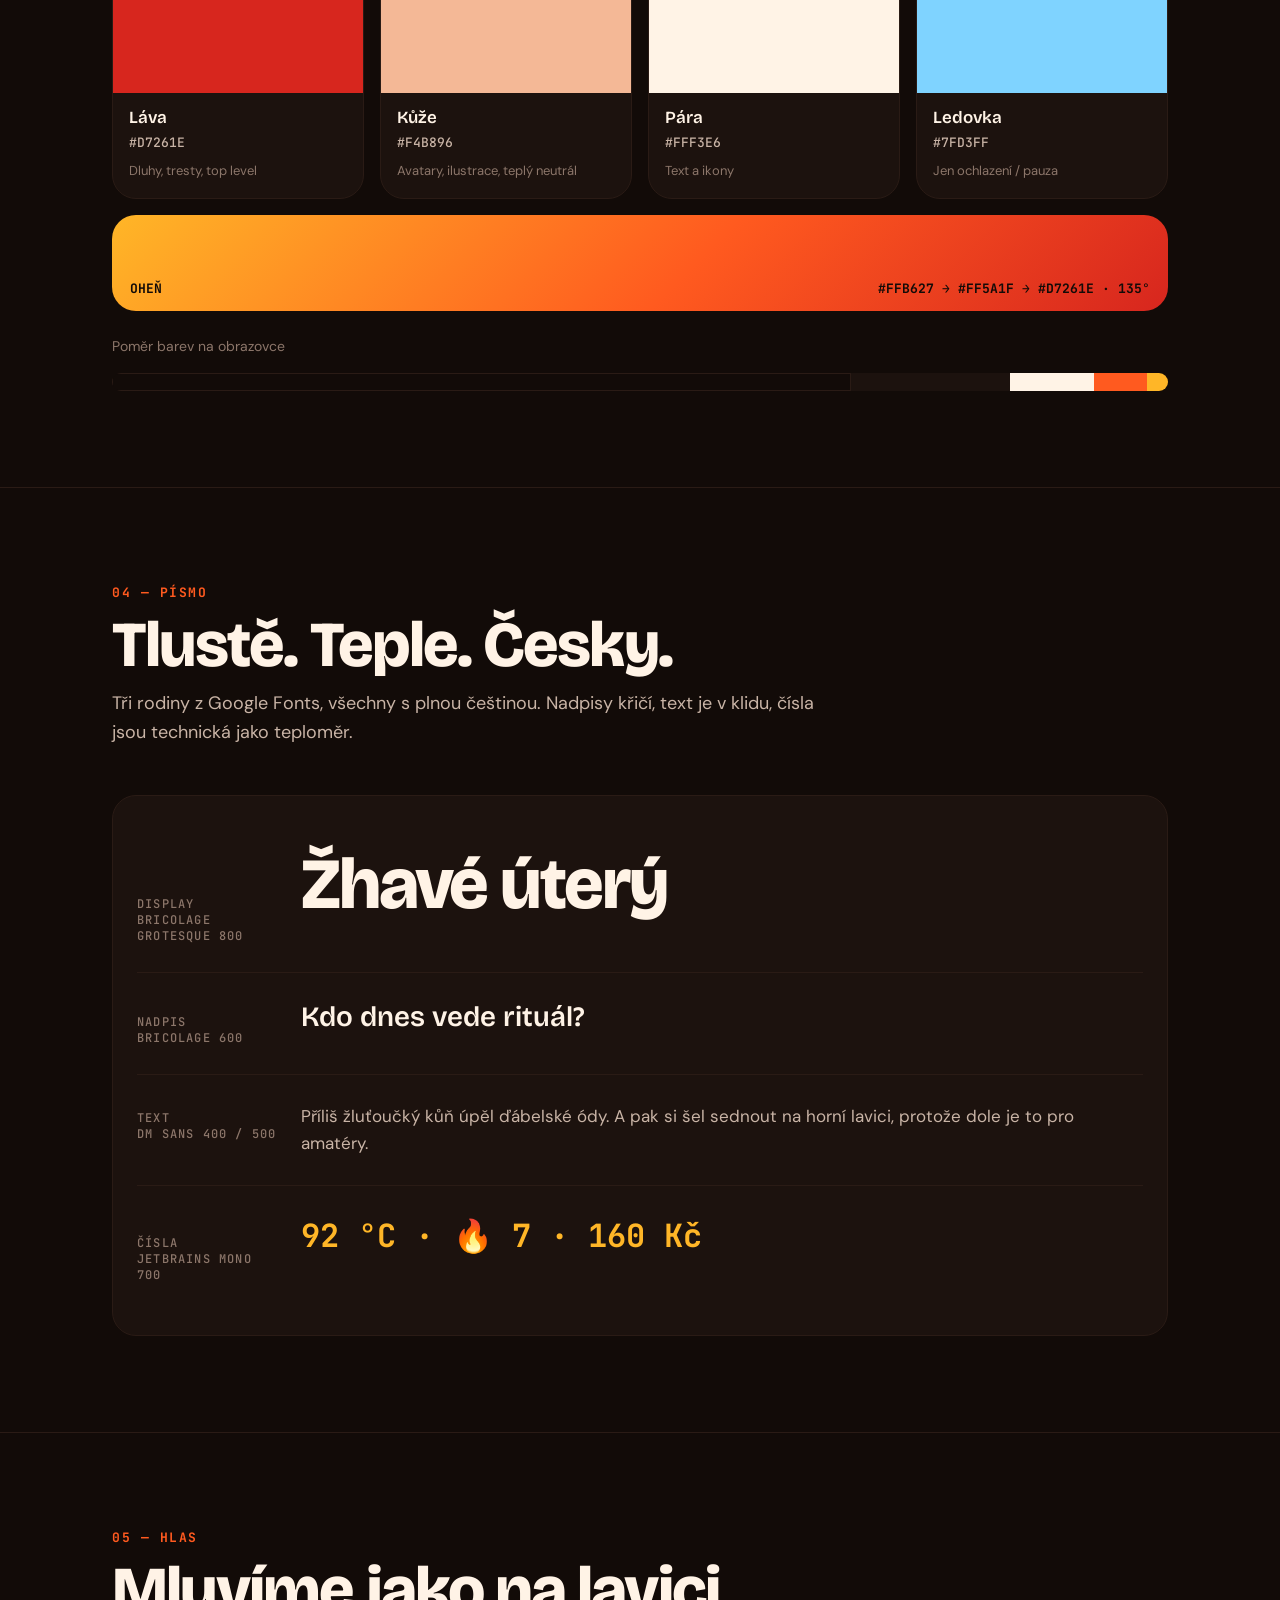
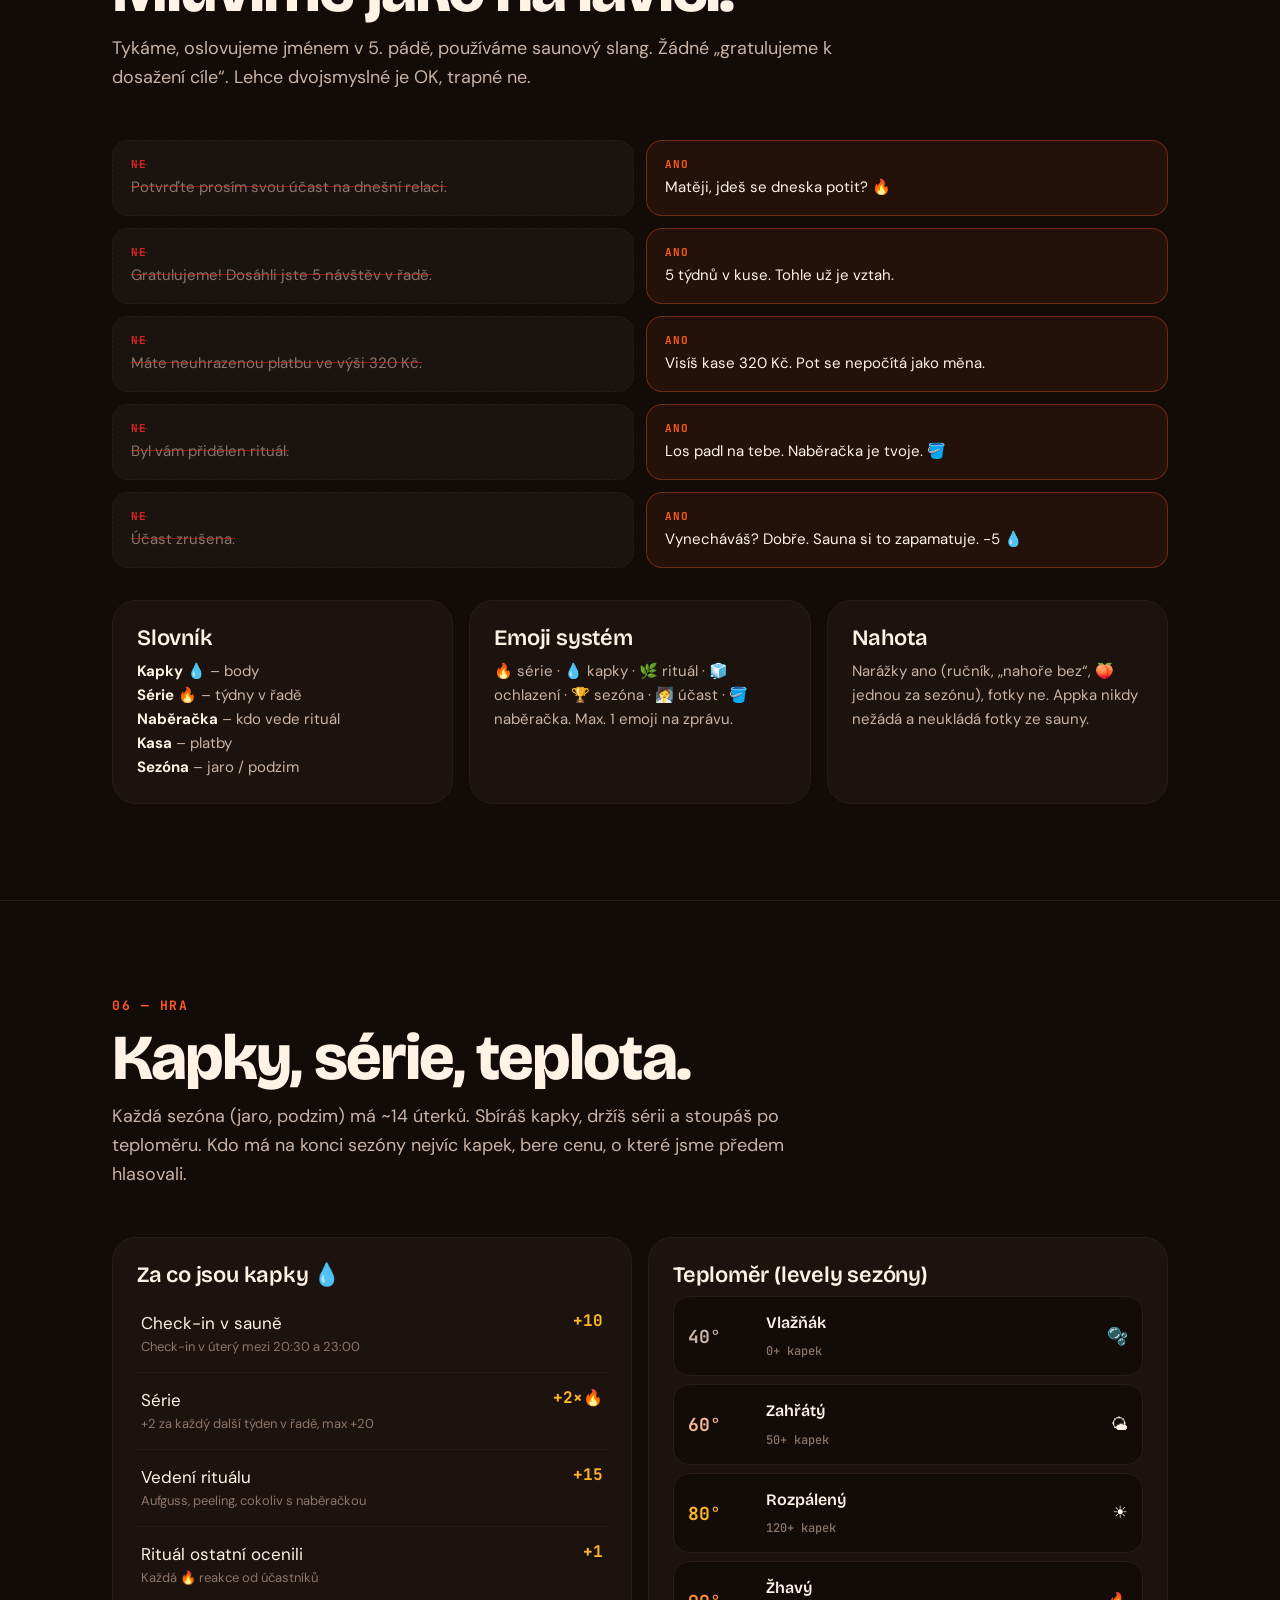
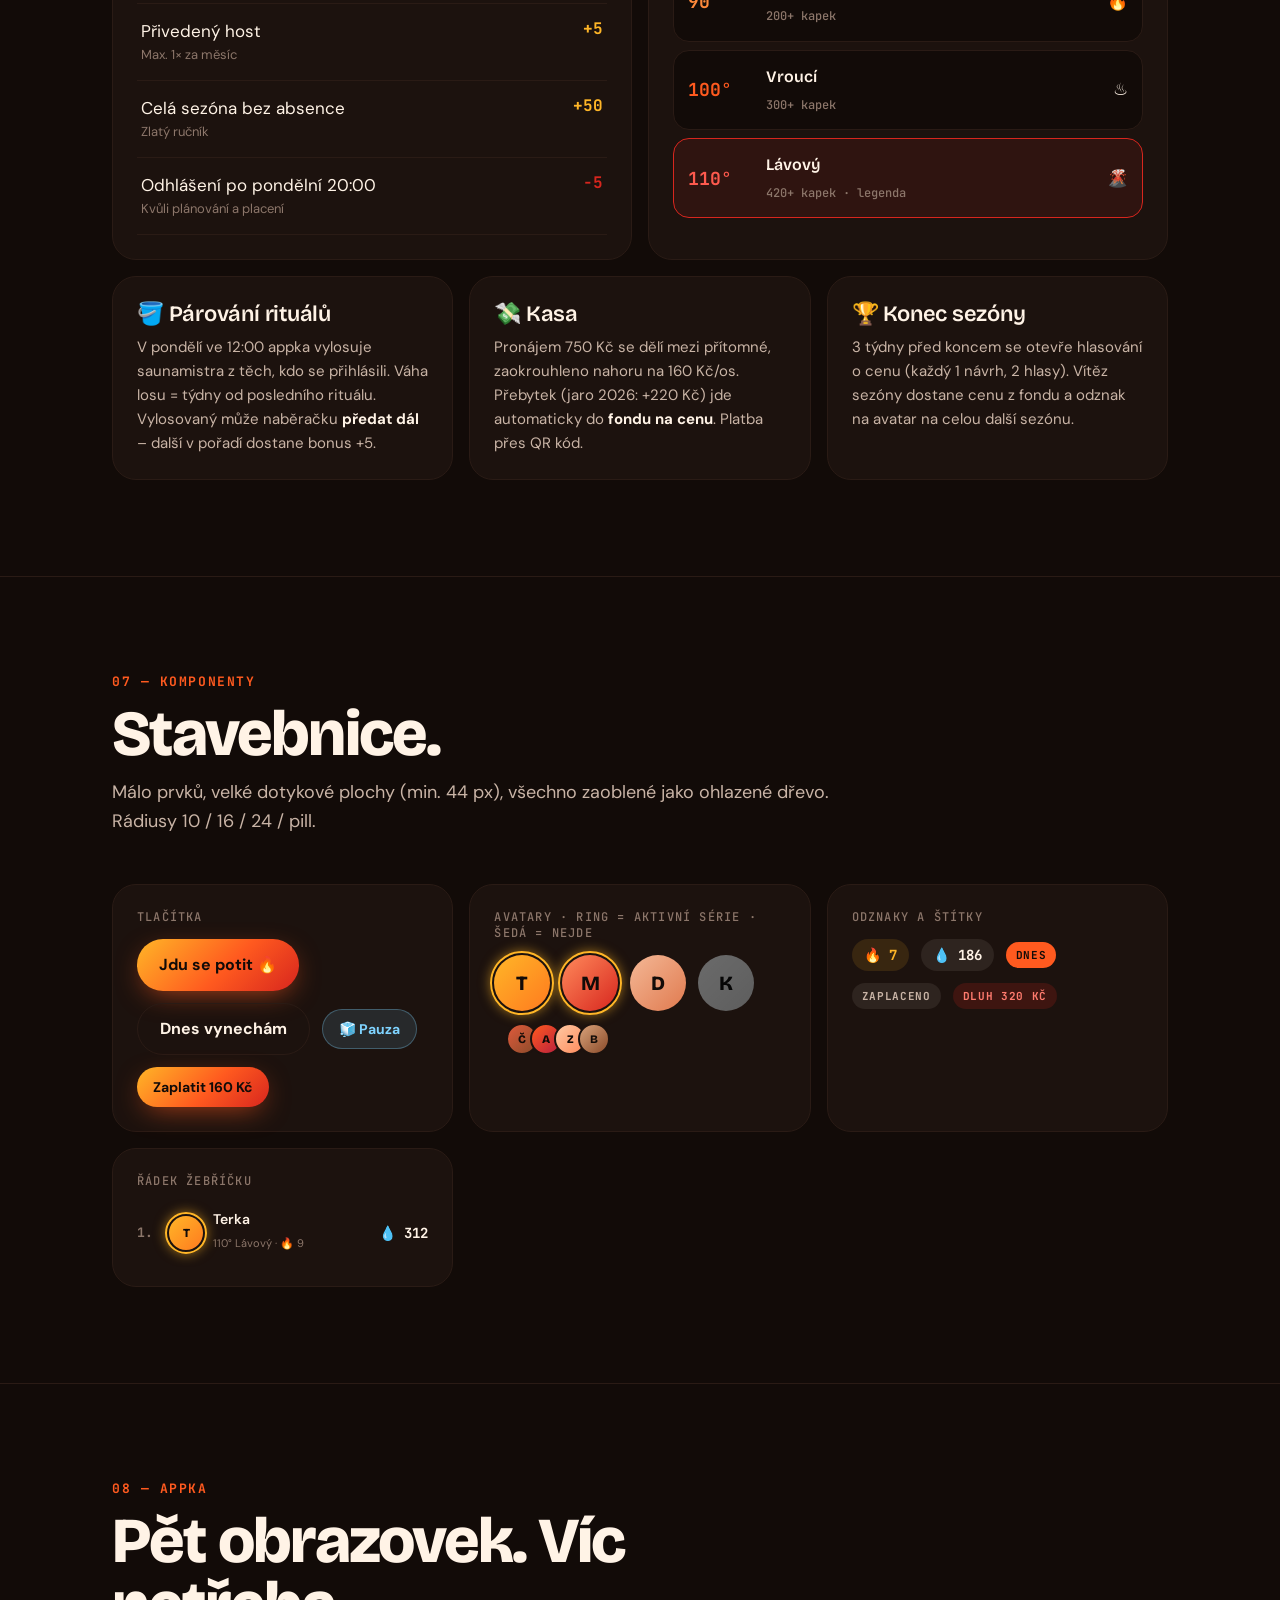
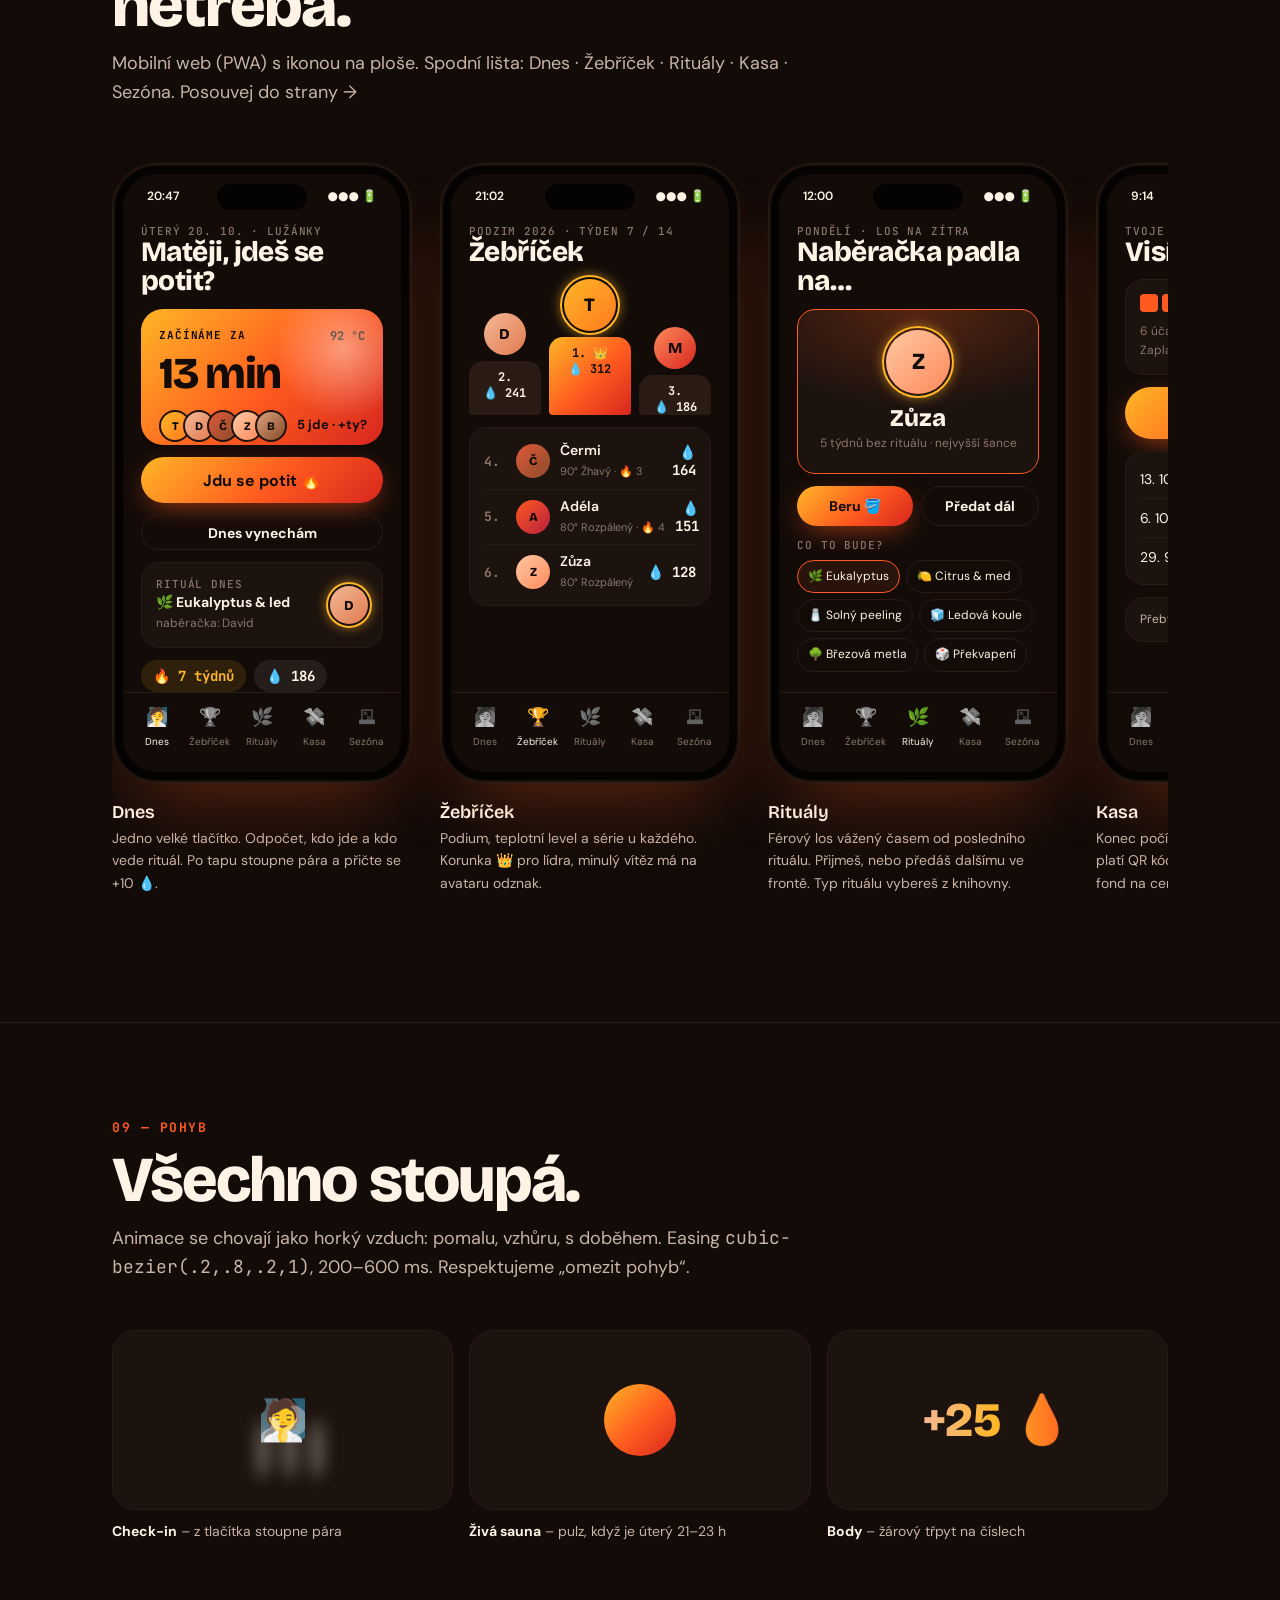
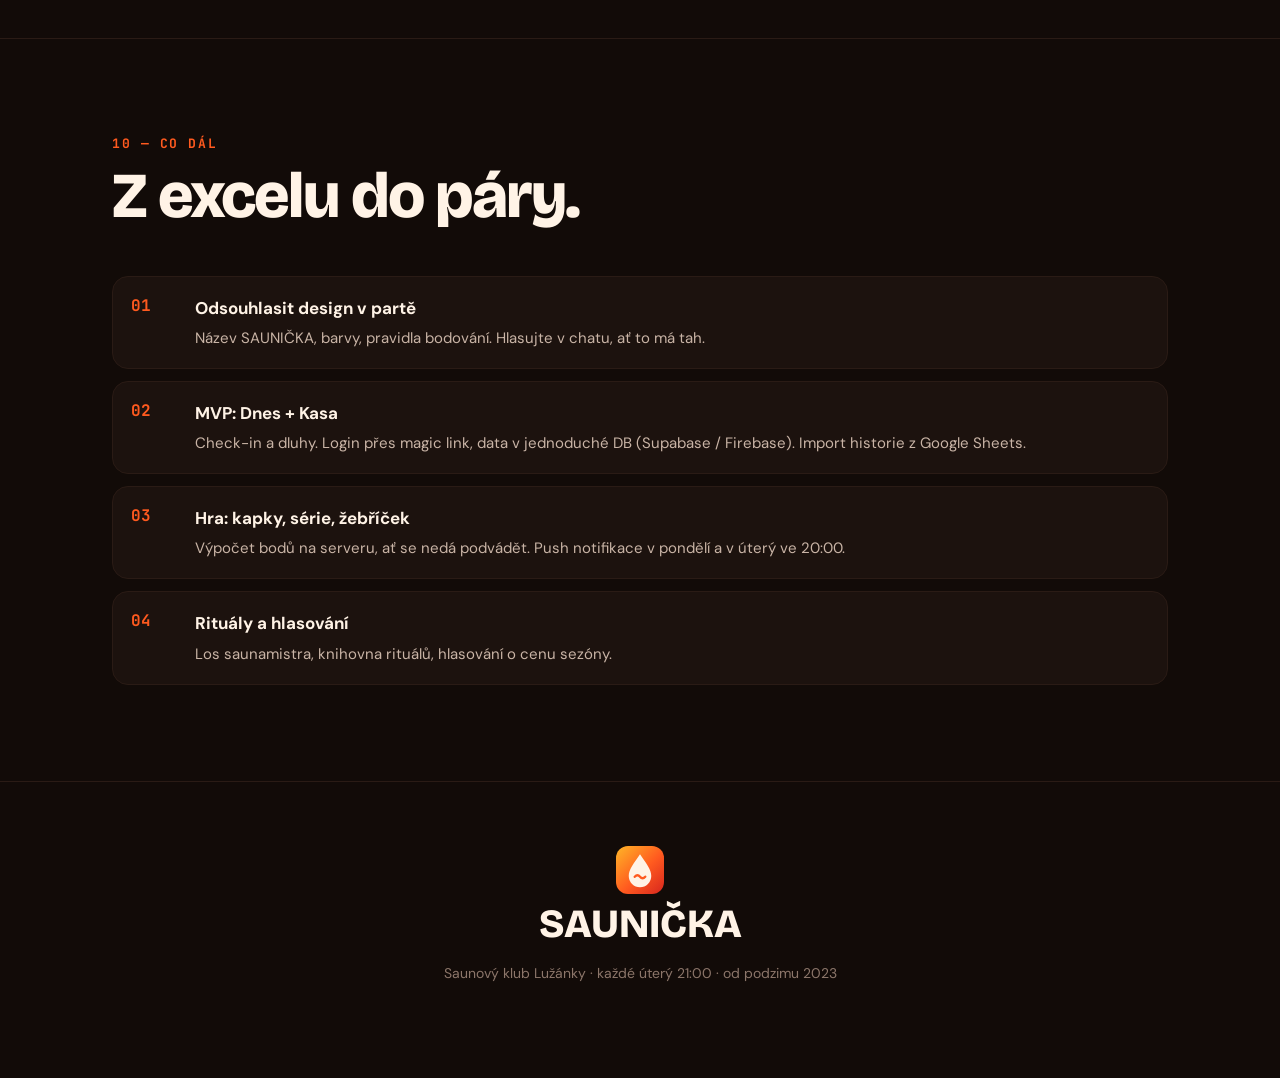
==== commit d51d021d: "Rename the sauna app to SAUNIČKA Co-Authored-By: Claude Opus 5.5 <noreply@anthropic.com>" ====
--- a/design/index.html
+++ b/design/index.html
@@ -3,8 +3,8 @@
 <head>
   <meta charset="utf-8">
   <meta name="viewport" content="width=device-width, initial-scale=1">
-  <title>PÁRA · Design manuál</title>
-  <meta name="description" content="Design manuál a návrh appky PÁRA – saunového klubu z Lužánek. Úterý, 21:00, bez plavek.">
+  <title>SAUNIČKA · Design manuál</title>
+  <meta name="description" content="Design manuál a návrh appky SAUNIČKA – saunového klubu z Lužánek. Úterý, 21:00, bez plavek.">
   <meta name="theme-color" content="#120B08">
   <link rel="preconnect" href="https://fonts.googleapis.com">
   <link rel="preconnect" href="https://fonts.gstatic.com" crossorigin>
@@ -100,7 +100,7 @@
     }
     .hero .eyebrow { font: 500 13px var(--f-mono); letter-spacing: .18em; text-transform: uppercase; color: var(--plamen); }
     .hero h1 {
-      margin: 18px 0 10px; font: 800 clamp(88px, 22vw, 240px)/.85 var(--f-display); letter-spacing: -.04em;
+      margin: 18px 0 10px; font: 800 clamp(52px, 14vw, 180px)/.9 var(--f-display); letter-spacing: -.04em;
       background: linear-gradient(180deg, var(--para) 30%, var(--kuze) 70%, var(--zhar) 100%);
       -webkit-background-clip: text; background-clip: text; color: transparent;
     }
@@ -135,7 +135,7 @@
     /* ---------- 02 Logo ---------- */
     .logo-stage { display: grid; place-items: center; min-height: 280px; border-radius: var(--r-lg); background: radial-gradient(60% 80% at 50% 120%, rgba(255,90,31,.35), transparent 70%), var(--uhlik-2); border: 1px solid var(--uhlik-3); }
     .wordmark { display: flex; align-items: center; gap: 18px; }
-    .wordmark .wm { font: 800 clamp(56px, 10vw, 96px)/1 var(--f-display); letter-spacing: -.03em; }
+    .wordmark .wm { font: 800 clamp(34px, 8vw, 88px)/1 var(--f-display); letter-spacing: -.03em; }
     .wm .acc { color: var(--zhar); }
     .logo-vars { margin-top: 16px; }
     .logo-vars .card { display: grid; place-items: center; min-height: 150px; gap: 10px; text-align: center; }
@@ -299,7 +299,7 @@
 
 <header class="top">
   <div class="wrap">
-    <a class="brand" href="#"><svg width="26" height="26" viewBox="0 0 64 64" aria-hidden="true"><use href="#mark"/></svg>PÁRA</a>
+    <a class="brand" href="#"><svg width="26" height="26" viewBox="0 0 64 64" aria-hidden="true"><use href="#mark"/></svg>SAUNIČKA</a>
     <nav>
       <a href="#esence">Esence</a>
       <a href="#logo">Logo</a>
@@ -336,7 +336,7 @@
   <div class="embers" id="embers"></div>
   <div class="wrap">
     <div class="eyebrow">Saunový klub Lužánky · Design manuál v1</div>
-    <h1>PÁRA</h1>
+    <h1>SAUNIČKA</h1>
     <p class="lead">Každé úterý ve 21:00. Šest až devět kámošů, jedna soukromá sauna, nula plavek.</p>
     <div class="facts">
       <span class="chip">🗓 Úterý 21:00</span>
@@ -353,7 +353,7 @@
     <div class="s-head">
       <span class="s-num">01 — ESENCE</span>
       <h2>Horko, pot a parta.</h2>
-      <p>PÁRA nahrazuje excel s checkboxy. Zapíše, kdo přišel, spočítá, kdo kolik platí, a z úterní sauny udělá půlroční hru o cenu, na které se pak dohodneme hlasováním.</p>
+      <p>SAUNIČKA nahrazuje excel s checkboxy. Zapíše, kdo přišel, spočítá, kdo kolik platí, a z úterní sauny udělá půlroční hru o cenu, na které se pak dohodneme hlasováním.</p>
     </div>
     <div class="grid g4 pillars">
       <div class="card"><span class="ico">🔥</span><h3>Hot</h3><p>Oheň, žár, uhlíky. Barvy hoří, typo je tlustá a sebevědomá. Jsme v sauně a vypadáme dobře.</p></div>
@@ -371,12 +371,12 @@
     <div class="s-head">
       <span class="s-num">02 — LOGO</span>
       <h2>Kapka, co hoří.</h2>
-      <p>Značka spojuje tři věci v jednom tvaru: kapku potu, plamen a vlnku páry uvnitř. Čárka nad Á je vždy v barvě Žár – to je naše malá poznávací jiskra.</p>
+      <p>Značka spojuje tři věci v jednom tvaru: kapku potu, plamen a vlnku páry uvnitř. Háček nad Č je vždy v barvě Žár – to je naše malá poznávací jiskra.</p>
     </div>
     <div class="logo-stage">
       <div class="wordmark">
-        <svg width="96" height="96" viewBox="0 0 64 64" aria-label="Značka PÁRA"><use href="#mark"/></svg>
-        <span class="wm">P<span class="acc">Á</span>RA</span>
+        <svg width="96" height="96" viewBox="0 0 64 64" aria-label="Značka SAUNIČKA"><use href="#mark"/></svg>
+        <span class="wm">SAUNI<span class="acc">Č</span>KA</span>
       </div>
     </div>
     <div class="grid g4 logo-vars">
@@ -716,7 +716,7 @@
       <h2>Z excelu do páry.</h2>
     </div>
     <ol class="steps">
-      <li><div><b>Odsouhlasit design v partě</b><p>Název PÁRA, barvy, pravidla bodování. Hlasujte v chatu, ať to má tah.</p></div></li>
+      <li><div><b>Odsouhlasit design v partě</b><p>Název SAUNIČKA, barvy, pravidla bodování. Hlasujte v chatu, ať to má tah.</p></div></li>
       <li><div><b>MVP: Dnes + Kasa</b><p>Check-in a dluhy. Login přes magic link, data v jednoduché DB (Supabase / Firebase). Import historie z Google Sheets.</p></div></li>
       <li><div><b>Hra: kapky, série, žebříček</b><p>Výpočet bodů na serveru, ať se nedá podvádět. Push notifikace v pondělí a v úterý ve 20:00.</p></div></li>
       <li><div><b>Rituály a hlasování</b><p>Los saunamistra, knihovna rituálů, hlasování o cenu sezóny.</p></div></li>
@@ -727,7 +727,7 @@
 <footer class="end">
   <div class="wrap">
     <svg width="48" height="48" viewBox="0 0 64 64" aria-hidden="true"><use href="#mark"/></svg>
-    <div class="wm">PÁRA</div>
+    <div class="wm">SAUNIČKA</div>
     <p>Saunový klub Lužánky · každé úterý 21:00 · od podzimu 2023</p>
   </div>
 </footer>
